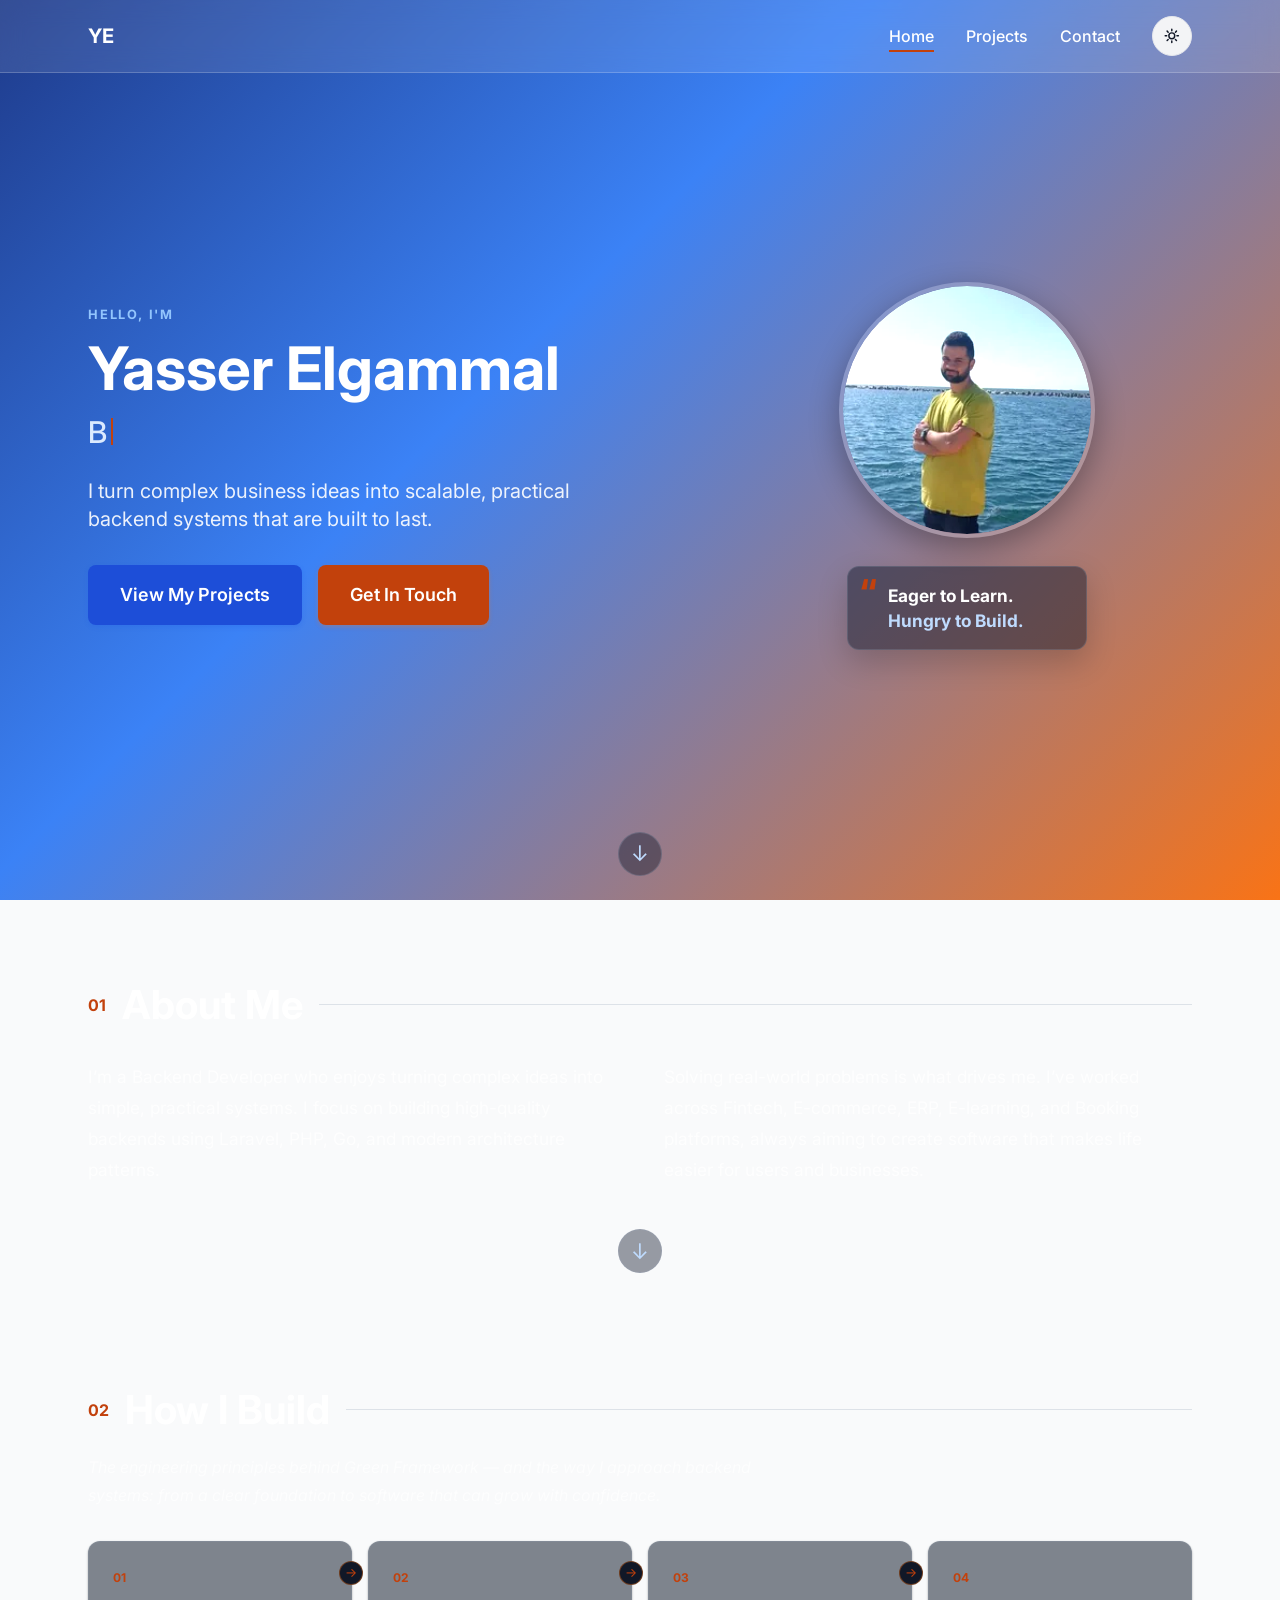
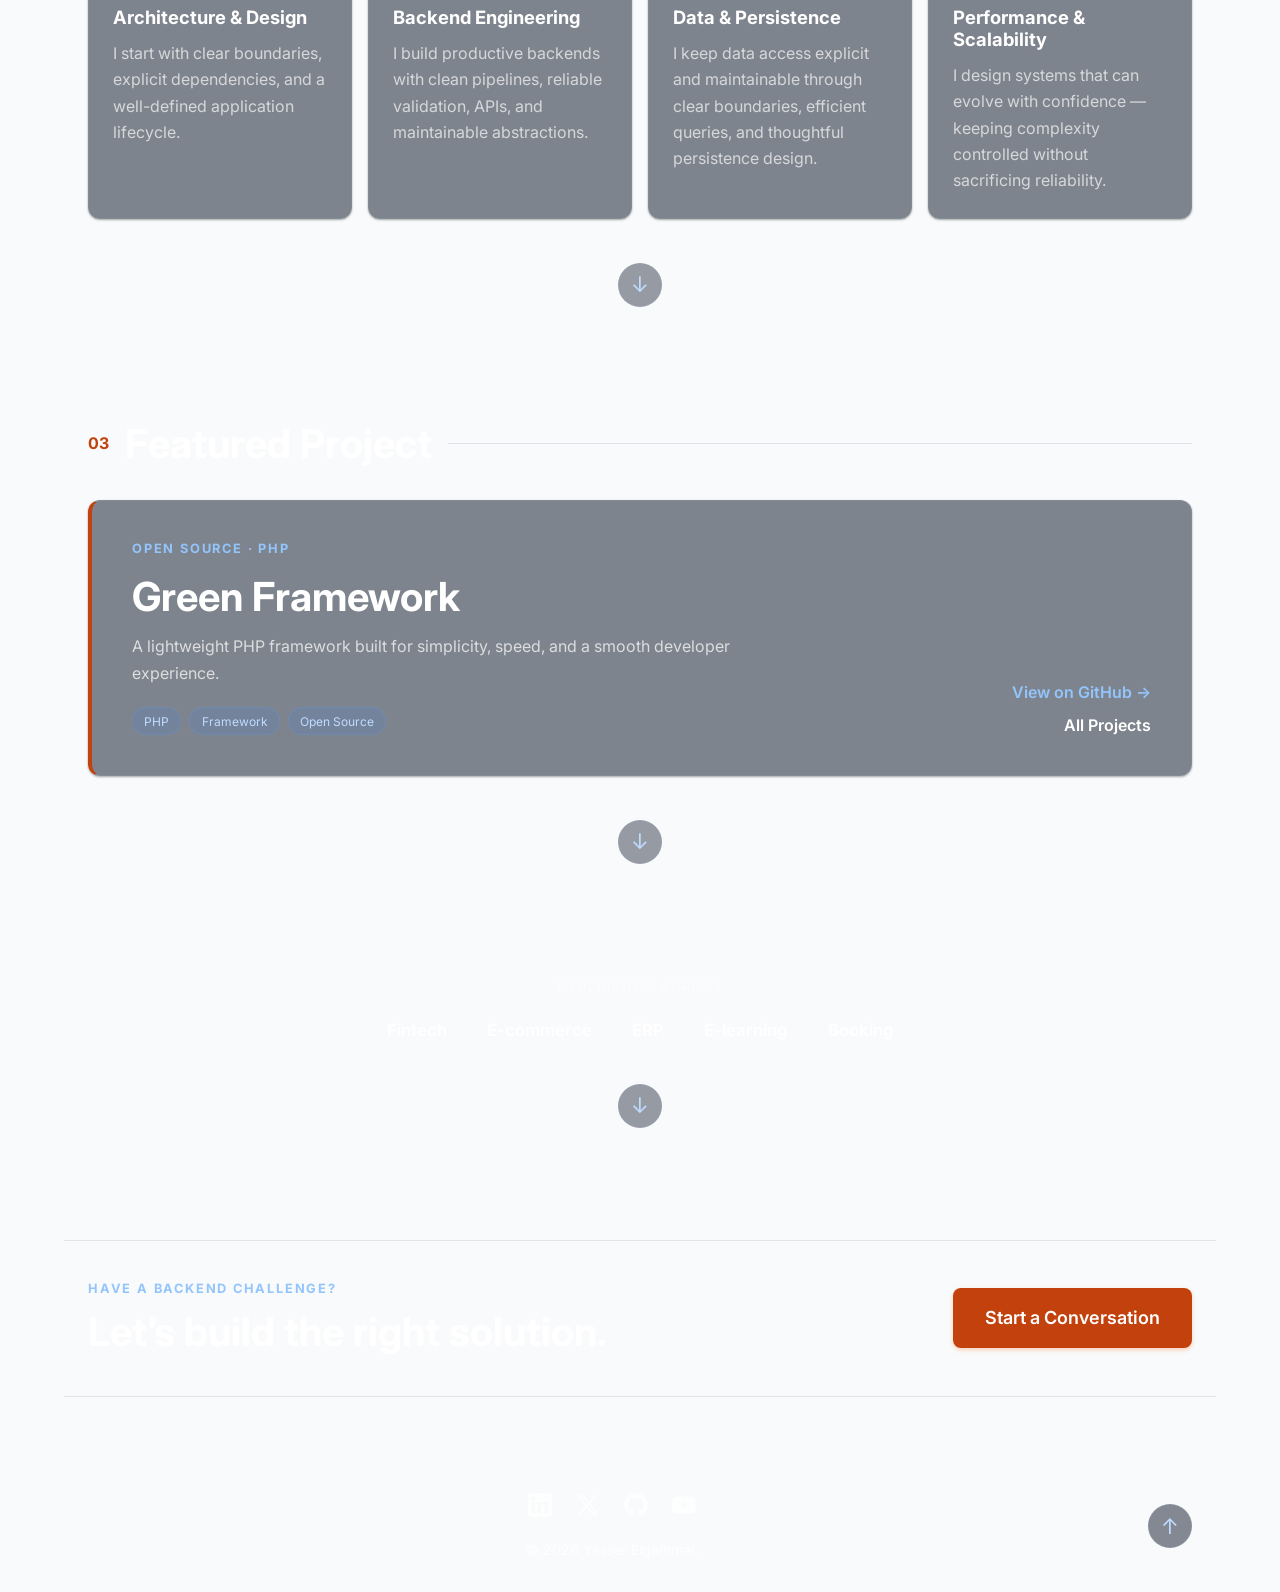
==== index.html @ e0fd99ab "feat: implement typing animation for role display and update styles" ====
<!DOCTYPE html>
<html lang="en">

<head>
  <meta charset="UTF-8" />
  <meta name="viewport" content="width=device-width, initial-scale=1.0" />
  <title>Yasser Elgammal | Backend Developer</title>
  <meta name="description"
    content="I'm Yasser Elgammal, a Backend Developer specializing in PHP and Laravel. I build scalable, high-quality backends, create APIs, and share what I learn with other developers." />
  <meta name="keywords"
    content="Yasser Elgammal, Backend Developer, Laravel, PHP, Go, Livewire, Tailwind CSS, APIs, Scalable Backend, Software Development, Tech Speaker, E-commerce, Fintech, ERP, E-learning, Booking Platforms" />
  <meta name="author" content="Yasser Elgammal" />
  <link rel="canonical" href="https://yasserelgammal.github.io/" />
  <meta property="og:title" content="Yasser Elgammal | Backend Developer" />
  <meta property="og:description" content="I build scalable backend systems using Laravel, PHP, Go, and clean API architecture." />
  <meta property="og:image" content="https://yasserelgammal.github.io/assets/images/profile_pic_yasser_elgammal_512.jpg" />
  <meta property="og:url" content="https://yasserelgammal.github.io/" />
  <meta property="og:type" content="website" />
  <meta name="twitter:card" content="summary_large_image" />
  <meta name="twitter:title" content="Yasser Elgammal | Backend Developer" />
  <meta name="twitter:description" content="Backend Developer specializing in PHP, Laravel, Go, APIs, and scalable backend systems." />
  <meta name="twitter:image" content="https://yasserelgammal.github.io/assets/images/profile_pic_yasser_elgammal_512.jpg" />
  <link rel="preconnect" href="https://fonts.googleapis.com" />
  <link rel="preconnect" href="https://fonts.gstatic.com" crossorigin />
  <link href="https://fonts.googleapis.com/css2?family=Inter:wght@300;400;500;600;700&display=swap" rel="stylesheet" />
  <link rel="preload" as="image" href="assets/images/profile_pic_yasser_elgammal_512.webp"
    imagesrcset="assets/images/profile_pic_yasser_elgammal_256.webp 256w, assets/images/profile_pic_yasser_elgammal_512.webp 512w"
    imagesizes="(max-width: 640px) 192px, (max-width: 768px) 224px, 256px" type="image/webp" />
  <script>
    (function () {
      let savedTheme = null;
      try {
        savedTheme = localStorage.getItem('theme');
      } catch (error) {}
      const prefersDark = window.matchMedia('(prefers-color-scheme: dark)').matches;
      document.documentElement.dataset.theme = savedTheme || (prefersDark ? 'dark' : 'light');
    })();
  </script>
  <link rel="stylesheet" href="assets/styles.css" />
  <script type="application/ld+json">
    {
      "@context": "https://schema.org",
      "@type": "Person",
      "name": "Yasser Elgammal",
      "jobTitle": "Backend Developer",
      "url": "https://yasserelgammal.github.io/",
      "image": "https://yasserelgammal.github.io/assets/images/profile_pic_yasser_elgammal_512.jpg",
      "sameAs": [
        "https://github.com/yasserelgammal",
        "https://linkedin.com/in/elgammal",
        "https://twitter.com/yasserelgammal",
        "https://www.youtube.com/@yasser.elgammal"
      ],
      "knowsAbout": ["PHP", "Laravel", "Go", "APIs", "Backend Architecture"]
    }
  </script>
</head>

<body class="gradient-bg min-h-screen font-inter">
  <a class="skip-link" href="#main-content">Skip to main content</a>
  <nav
    class="fixed top-0 left-0 right-0 z-50 bg-white bg-opacity-10 backdrop-blur-md border-b border-white border-opacity-20">
    <div class="max-w-6xl mx-auto px-4 sm:px-6 py-4">
      <div class="site-nav-inner flex justify-between items-center">
        <a href="index.html" class="site-brand text-white text-xl font-bold" aria-label="Yasser Elgammal home">YE</a>
        <div class="site-nav-links flex items-center gap-3 sm:gap-8 text-sm sm:text-base">
          <a href="index.html" class="nav-link text-white font-medium" aria-current="page">Home</a>
          <a href="projects.html" class="nav-link text-white font-medium">Projects</a>
          <a href="contact.html" class="nav-link text-white font-medium">Contact</a>
          <button type="button" class="theme-toggle" data-theme-toggle aria-label="Switch color mode">
            <svg class="theme-icon-sun" fill="none" stroke="currentColor" viewBox="0 0 24 24" aria-hidden="true">
              <path stroke-linecap="round" stroke-linejoin="round" stroke-width="2"
                d="M12 3v2m0 14v2m9-9h-2M5 12H3m15.36-6.36l-1.42 1.42M7.05 16.95l-1.41 1.41m12.72 0l-1.42-1.41M7.05 7.05L5.64 5.64M12 8a4 4 0 100 8 4 4 0 000-8z" />
            </svg>
            <svg class="theme-icon-moon" fill="none" stroke="currentColor" viewBox="0 0 24 24" aria-hidden="true">
              <path stroke-linecap="round" stroke-linejoin="round" stroke-width="2"
                d="M20.35 14.95A8.5 8.5 0 119.05 3.65 6.5 6.5 0 0020.35 14.95z" />
            </svg>
          </button>
        </div>
      </div>
    </div>
  </nav>

  <main id="main-content" tabindex="-1">
    <section id="home" class="home-hero max-w-6xl mx-auto px-6 pt-28 pb-20">
      <div class="hero-copy fade-in delay-1">
        <p class="hero-kicker">Hello, I'm</p>
        <h1 class="text-4xl sm:text-5xl md:text-6xl font-bold text-white mb-4">Yasser Elgammal</h1>
        <p class="hero-role text-xl sm:text-2xl md:text-3xl text-blue-100 mb-6">
          <span class="sr-only">Software Engineer, Backend Engineer, PHP / Laravel Developer, and Go Developer</span>
          <span class="hero-role-text" data-typing-role aria-hidden="true">Backend Engineer</span><span class="hero-role-cursor" aria-hidden="true"></span>
        </p>
        <p class="hero-summary text-base sm:text-lg text-white text-opacity-90 leading-relaxed mb-8">I turn complex business ideas into scalable, practical backend systems that are built to last.</p>
        <div class="flex flex-col sm:flex-row gap-4">
          <a href="projects.html" class="btn-primary px-6 py-3 sm:px-8 sm:py-4 rounded-lg text-white font-semibold text-base sm:text-lg inline-block text-center">View My Projects</a>
          <a href="contact.html" class="btn-secondary px-6 py-3 sm:px-8 sm:py-4 rounded-lg text-white font-semibold text-base sm:text-lg inline-block text-center">Get In Touch</a>
        </div>
      </div>

      <div class="hero-visual fade-in delay-2">
          <div class="hero-photo w-48 h-48 sm:w-56 sm:h-56 md:w-64 md:h-64 rounded-full shadow-[0_10px_30px_rgba(0,0,0,0.3)] border-4 border-white border-opacity-20 transition-shadow hover:shadow-[0_15px_40px_rgba(0,0,0,0.4)]">
            <picture>
              <source type="image/webp"
                srcset="assets/images/profile_pic_yasser_elgammal_256.webp 256w, assets/images/profile_pic_yasser_elgammal_512.webp 512w"
                sizes="(max-width: 640px) 192px, (max-width: 768px) 224px, 256px" />
              <img class="profile-image w-full h-full rounded-full"
                src="assets/images/profile_pic_yasser_elgammal_512.jpg"
                srcset="assets/images/profile_pic_yasser_elgammal_256.jpg 256w, assets/images/profile_pic_yasser_elgammal_512.jpg 512w"
                sizes="(max-width: 640px) 192px, (max-width: 768px) 224px, 256px"
                width="256" height="256" alt="Yasser Elgammal" decoding="async" fetchpriority="high" />
            </picture>
          </div>
          <div class="hero-quote">
            <span class="hero-quote-mark" aria-hidden="true">&ldquo;</span>
            <strong><span>Eager to Learn.</span><span>Hungry to Build.</span></strong>
          </div>
      </div>
      <a class="section-jump" href="#about" aria-label="Scroll to About Me"><span aria-hidden="true">&darr;</span></a>
    </section>

    <section id="about" class="home-section max-w-6xl mx-auto px-6" aria-labelledby="about-title">
      <div class="section-heading">
        <span>01</span>
        <h2 id="about-title">About Me</h2>
      </div>
      <div class="about-grid">
        <p>I’m a Backend Developer who enjoys turning complex ideas into simple, practical systems. I focus on building high-quality backends using Laravel, PHP, Go, and modern architecture patterns.</p>
        <p>Solving real-world problems is what drives me. I’ve worked across Fintech, E-commerce, ERP, E-learning, and Booking platforms, always aiming to create software that makes life easier for users and businesses.</p>
      </div>
      <a class="section-jump" href="#approach" aria-label="Scroll to How I Build"><span aria-hidden="true">&darr;</span></a>
    </section>

    <section id="approach" class="home-section max-w-6xl mx-auto px-6" aria-labelledby="expertise-title">
      <div class="section-heading">
        <span>02</span>
        <h2 id="expertise-title">How I Build</h2>
      </div>
      <p class="section-intro"><em>The engineering principles behind Green Framework &mdash; and the way I approach backend systems: from a clear foundation to software that can grow with confidence.</em></p>
      <div class="expertise-grid green-story">
        <article class="expertise-card"><span>01</span><h3>Architecture &amp; Design</h3><p>I start with clear boundaries, explicit dependencies, and a well-defined application lifecycle.</p></article>
        <article class="expertise-card"><span>02</span><h3>Backend Engineering</h3><p>I build productive backends with clean pipelines, reliable validation, APIs, and maintainable abstractions.</p></article>
        <article class="expertise-card"><span>03</span><h3>Data &amp; Persistence</h3><p>I keep data access explicit and maintainable through clear boundaries, efficient queries, and thoughtful persistence design.</p></article>
        <article class="expertise-card"><span>04</span><h3>Performance &amp; Scalability</h3><p>I design systems that can evolve with confidence &mdash; keeping complexity controlled without sacrificing reliability.</p></article>
      </div>
      <a class="section-jump" href="#featured" aria-label="Scroll to Featured Project"><span aria-hidden="true">&darr;</span></a>
    </section>

    <section id="featured" class="home-section max-w-6xl mx-auto px-6" aria-labelledby="featured-title">
      <div class="section-heading">
        <span>03</span>
        <h2 id="featured-title">Featured Project</h2>
      </div>
      <article class="featured-project">
        <div>
          <span class="featured-label">Open Source &middot; PHP</span>
          <h3>Green Framework</h3>
          <p>A lightweight PHP framework built for simplicity, speed, and a smooth developer experience.</p>
          <div class="featured-tags"><span>PHP</span><span>Framework</span><span>Open Source</span></div>
        </div>
        <div class="featured-actions">
          <a href="https://github.com/YasserElgammal/green" target="_blank" rel="noopener noreferrer">View on GitHub &rarr;</a>
          <a href="projects.html">All Projects</a>
        </div>
      </article>
      <a class="section-jump" href="#experience" aria-label="Scroll to Industry Experience"><span aria-hidden="true">&darr;</span></a>
    </section>

    <section id="experience" class="industries-section max-w-6xl mx-auto px-6" aria-label="Industry experience">
      <span>Experience across</span>
      <div><strong>Fintech</strong><strong>E-commerce</strong><strong>ERP</strong><strong>E-learning</strong><strong>Booking</strong></div>
      <a class="section-jump" href="#contact-cta" aria-label="Scroll to Contact"><span aria-hidden="true">&darr;</span></a>
    </section>

    <section id="contact-cta" class="home-cta max-w-6xl mx-auto px-6">
      <div><span>Have a backend challenge?</span><h2>Let’s build the right solution.</h2></div>
      <a href="contact.html" class="btn-secondary px-8 py-4 rounded-lg text-white font-semibold text-lg inline-block text-center">Start a Conversation</a>
    </section>
  </main>

  <footer class="home-footer text-center text-white text-opacity-90 leading-relaxed fade-in delay-4 my-8">
    <div class="flex justify-center space-x-6 mb-4">
      <a href="https://linkedin.com/in/elgammal" target="_blank" rel="noopener noreferrer"
        class="text-white text-opacity-70 hover:text-opacity-100 transition-opacity">
        <span class="sr-only">LinkedIn</span>
        <svg class="h-6 w-6" fill="currentColor" viewBox="0 0 24 24" aria-hidden="true">
          <path
            d="M20.447 20.452h-3.554v-5.569c0-1.328-.027-3.037-1.852-3.037-1.853 0-2.136 1.445-2.136 2.939v5.667H9.351V9h3.414v1.561h.046c.477-.9 1.637-1.85 3.37-1.85 3.601 0 4.267 2.37 4.267 5.455v6.286zM5.337 7.433c-1.144 0-2.063-.926-2.063-2.065 0-1.138.92-2.063 2.063-2.063 1.14 0 2.064.925 2.064 2.063 0 1.139-.925 2.065-2.064 2.065zm1.782 13.019H3.555V9h3.564v11.452zM22.225 0H1.771C.792 0 0 .774 0 1.729v20.542C0 23.227.792 24 1.771 24h20.451C23.2 24 24 23.227 24 22.271V1.729C24 .774 23.2 0 22.222 0h.003z" />
        </svg>
      </a>
      <a href="https://twitter.com/yasserelgammal" target="_blank" rel="noopener noreferrer"
        class="text-white text-opacity-70 hover:text-opacity-100 transition-opacity">
        <span class="sr-only">X</span>
        <svg class="h-6 w-6" fill="currentColor" viewBox="0 0 24 24" aria-hidden="true">
          <path
            d="M18.244 2.25h3.308l-7.227 8.26 8.502 11.24H16.17l-5.214-6.817L4.99 21.75H1.68l7.73-8.835L1.254 2.25H8.08l4.713 6.231zm-1.161 17.52h1.833L7.084 4.126H5.117z" />
        </svg>
      </a>
      <a href="https://github.com/yasserelgammal" target="_blank" rel="noopener noreferrer"
        class="text-white text-opacity-70 hover:text-opacity-100 transition-opacity">
        <span class="sr-only">GitHub</span>
        <svg class="h-6 w-6" fill="currentColor" viewBox="0 0 24 24" aria-hidden="true">
          <path
            d="M12 0C5.37 0 0 5.37 0 12c0 5.31 3.435 9.795 8.205 11.385.6.105.825-.255.825-.57 0-.285-.015-1.23-.015-2.235-3.015.555-3.795-.735-4.035-1.41-.135-.345-.72-1.41-1.23-1.695-.42-.225-1.02-.78-.015-.795.945-.015 1.62.87 1.845 1.23 1.08 1.815 2.805 1.305 3.495.99.105-.78.42-1.305.765-1.605-2.67-.3-5.46-1.335-5.46-5.925 0-1.305.465-2.385 1.23-3.225-.12-.3-.54-1.53.12-3.18 0 0 1.005-.315 3.3 1.23.96-.27 1.98-.405 3-.405s2.04.135 3 .405c2.295-1.56 3.3-1.23 3.3-1.23.66 1.65.24 2.88.12 3.18.765.84 1.23 1.905 1.23 3.225 0 4.605-2.805 5.625-5.475 5.925.435.375.81 1.095.81 2.22 0 1.605-.015 2.895-.015 3.3 0 .315.225.69.825.57A12.02 12.02 0 0024 12c0-6.63-5.37-12-12-12z" />
        </svg>
      </a>
      <a href="https://www.youtube.com/@yasser.elgammal" target="_blank" rel="noopener noreferrer"
        class="text-white text-opacity-70 hover:text-opacity-100 transition-opacity">
        <span class="sr-only">YouTube</span>
        <svg class="h-6 w-6" fill="currentColor" viewBox="0 0 24 24" aria-hidden="true">
          <path
            d="M23.498 6.186a3.016 3.016 0 0 0-2.122-2.136C19.505 3.545 12 3.545 12 3.545s-7.505 0-9.377.505A3.017 3.017 0 0 0 .502 6.186C0 8.07 0 12 0 12s0 3.93.502 5.814a3.016 3.016 0 0 0 2.122 2.136c1.871.505 9.376.505 9.376.505s7.505 0 9.377-.505a3.015 3.015 0 0 0 2.122-2.136C24 15.93 24 12 24 12s0-3.93-.502-5.814zM9.545 15.568V8.432L15.818 12l-6.273 3.568z" />
        </svg>
      </a>
    </div>
    <p class="text-sm">&copy; <span id="year"></span> Yasser Elgammal.</p>
    <a class="back-to-hero" href="#home" aria-label="Back to the hero section"><span aria-hidden="true">&uarr;</span></a>
  </footer>

  <script src="assets/js/theme.min.js" defer></script>
  <script src="assets/js/typing.js" defer></script>
</body>

</html>
---- assets/styles.css ----
/* Global Styles */
:root {
    color-scheme: light;
    --color-background: #f9fafb;
    --color-home-gradient: linear-gradient(135deg, #1e3a8a 0%, #3b82f6 15%, #f97316 80%);
    --color-surface: #ffffff;
    --color-surface-nav: #ffffff;
    --color-surface-muted: #f3f4f6;
    --color-border: #e5e7eb;
    --color-text: #111827;
    --color-text-muted: #4b5563;
    --color-text-subtle: #6b7280;
    --color-primary: #2563eb;
    --color-primary-strong: #1d4ed8;
    --color-primary-soft: #dbeafe;
    --color-accent: #c2410c;
    --color-accent-strong: #9a3412;
    --shadow-surface: 0 1px 3px rgba(0,0,0,0.12), 0 1px 2px rgba(0,0,0,0.24);
    --shadow-surface-hover: 0 10px 20px rgba(0,0,0,0.15), 0 6px 6px rgba(0,0,0,0.10);
}

:root[data-theme="dark"] {
    color-scheme: dark;
    --color-background: #0f172a;
    --color-home-gradient:
        radial-gradient(circle at 20% 8%, rgba(59, 130, 246, 0.22), transparent 30rem),
        radial-gradient(circle at 88% 26%, rgba(249, 115, 22, 0.14), transparent 26rem),
        linear-gradient(180deg, rgba(37, 99, 235, 0.08), rgba(15, 23, 42, 0) 38rem);
    --color-surface: #172033;
    --color-surface-nav: rgba(17, 24, 39, 0.82);
    --color-surface-muted: #1f2937;
    --color-border: rgba(148, 163, 184, 0.34);
    --color-text: #f8fafc;
    --color-text-muted: #cbd5e1;
    --color-text-subtle: #94a3b8;
    --color-primary: #60a5fa;
    --color-primary-strong: #3b82f6;
    --color-primary-soft: rgba(96, 165, 250, 0.18);
    --color-accent: #fb923c;
    --color-accent-strong: #f97316;
    --shadow-surface: 0 14px 30px rgba(0,0,0,0.34), inset 0 1px 0 rgba(255,255,255,0.04);
    --shadow-surface-hover: 0 20px 42px rgba(0,0,0,0.46), inset 0 1px 0 rgba(255,255,255,0.06);
}

*,
*::before,
*::after {
    box-sizing: border-box;
}

* {
    font-family: 'Inter', sans-serif;
}

body {
    margin: 0;
    background-color: var(--color-background);
    color: var(--color-text);
    transition: background-color 0.25s ease, color 0.25s ease;
}

a {
    color: inherit;
    text-decoration: none;
}

h1,
h2,
h3,
p {
    margin: 0;
}

button,
input,
textarea {
    font: inherit;
}

button {
    cursor: pointer;
}

/* Local utility layer replacing the Tailwind CDN classes used by the site. */
.sr-only {
    position: absolute;
    width: 1px;
    height: 1px;
    padding: 0;
    margin: -1px;
    overflow: hidden;
    clip: rect(0, 0, 0, 0);
    white-space: nowrap;
    border-width: 0;
}

.fixed { position: fixed; }
.relative { position: relative; }
.block { display: block; }
.inline-block { display: inline-block; }
.flex { display: flex; }
.grid { display: grid; }
.hidden { display: none; }
.flex-wrap { flex-wrap: wrap; }
.top-0 { top: 0; }
.left-0 { left: 0; }
.right-0 { right: 0; }
.z-10 { z-index: 10; }
.z-50 { z-index: 50; }
.mx-auto { margin-left: auto; margin-right: auto; }
.my-8 { margin-top: 2rem; margin-bottom: 2rem; }
.mt-10 { margin-top: 2.5rem; }
.mt-16 { margin-top: 4rem; }
.mt-auto { margin-top: auto; }
.mr-4 { margin-right: 1rem; }
.mb-2 { margin-bottom: 0.5rem; }
.mb-4 { margin-bottom: 1rem; }
.mb-6 { margin-bottom: 1.5rem; }
.mb-8 { margin-bottom: 2rem; }
.mb-16 { margin-bottom: 4rem; }
.p-6 { padding: 1.5rem; }
.p-8 { padding: 2rem; }
.px-2 { padding-left: 0.5rem; padding-right: 0.5rem; }
.px-3 { padding-left: 0.75rem; padding-right: 0.75rem; }
.px-4 { padding-left: 1rem; padding-right: 1rem; }
.px-6 { padding-left: 1.5rem; padding-right: 1.5rem; }
.px-8 { padding-left: 2rem; padding-right: 2rem; }
.py-1 { padding-top: 0.25rem; padding-bottom: 0.25rem; }
.py-2 { padding-top: 0.5rem; padding-bottom: 0.5rem; }
.py-3 { padding-top: 0.75rem; padding-bottom: 0.75rem; }
.py-4 { padding-top: 1rem; padding-bottom: 1rem; }
.py-8 { padding-top: 2rem; padding-bottom: 2rem; }
.pt-28 { padding-top: 7rem; }
.pt-32 { padding-top: 8rem; }
.pb-2 { padding-bottom: 0.5rem; }
.pb-12 { padding-bottom: 3rem; }
.pb-20 { padding-bottom: 5rem; }
.w-6 { width: 1.5rem; }
.h-6 { height: 1.5rem; }
.w-12 { width: 3rem; }
.h-12 { height: 3rem; }
.w-48 { width: 12rem; }
.h-48 { height: 12rem; }
.w-full { width: 100%; }
.h-full { height: 100%; }
.min-w-0 { min-width: 0; }
.min-h-screen { min-height: 100vh; }
.max-w-md { max-width: 28rem; }
.max-w-lg { max-width: 32rem; }
.max-w-2xl { max-width: 42rem; }
.max-w-6xl { max-width: 72rem; }
.shrink-0 { flex-shrink: 0; }
.social-icon {
    flex: 0 0 auto;
}
.items-start { align-items: flex-start; }
.items-center { align-items: center; }
.justify-center { justify-content: center; }
.justify-between { justify-content: space-between; }
.flex-col { flex-direction: column; }
.flex-col-reverse { flex-direction: column-reverse; }
.gap-2 { gap: 0.5rem; }
.gap-3 { gap: 0.75rem; }
.gap-4 { gap: 1rem; }
.gap-8 { gap: 2rem; }
.gap-12 { gap: 3rem; }
.space-x-6 > :not([hidden]) ~ :not([hidden]) { margin-left: 1.5rem; }
.space-y-6 > :not([hidden]) ~ :not([hidden]) { margin-top: 1.5rem; }
.overflow-hidden { overflow: hidden; }
.resize-none { resize: none; }
.break-all { word-break: break-all; }
.truncate { overflow: hidden; text-overflow: ellipsis; white-space: nowrap; }
.rounded { border-radius: 0.25rem; }
.rounded-lg { border-radius: 0.5rem; }
.rounded-2xl { border-radius: 1rem; }
.rounded-full { border-radius: 9999px; }
.border { border: 1px solid var(--color-border); }
.border-4 { border: 4px solid currentColor; }
.border-b { border-bottom: 1px solid currentColor; }
.border-b-4 { border-bottom: 4px solid currentColor; }
.border-l-4 { border-left: 4px solid currentColor; }
.border-white { border-color: #ffffff; }
.border-gray-300 { border-color: #d1d5db; }
.border-gray-700 { border-color: #374151; }
.border-gray-900 { border-color: #111827; }
.border-blue-600 { border-color: #2563eb; }
.border-orange-600 { border-color: #ea580c; }
.border-opacity-20 { border-color: rgba(255,255,255,0.2); }
.bg-white { background-color: #ffffff; }
.bg-gray-50 { background-color: #f9fafb; }
.bg-gray-100 { background-color: #f3f4f6; }
.bg-gray-900 { background-color: #111827; }
.bg-blue-100 { background-color: #dbeafe; }
.bg-blue-600 { background-color: #2563eb; }
.bg-blue-700 { background-color: #1d4ed8; }
.bg-cyan-100 { background-color: #cffafe; }
.bg-green-100 { background-color: #dcfce7; }
.bg-orange-100 { background-color: #ffedd5; }
.bg-orange-600 { background-color: #ea580c; }
.bg-purple-100 { background-color: #f3e8ff; }
.bg-opacity-10 { background-color: rgba(255,255,255,0.1); }
.bg-opacity-20 { background-color: rgba(255,255,255,0.2); }
.bg-center { background-position: center; }
.bg-cover { background-size: cover; }
.backdrop-blur-md { backdrop-filter: blur(12px); }
.shadow-md { box-shadow: var(--shadow-surface); }
.shadow-\[0_10px_30px_rgba\(0\,0\,0\,0\.15\)\] { box-shadow: 0 10px 30px rgba(0,0,0,0.15); }
.shadow-\[0_10px_30px_rgba\(0\,0\,0\,0\.3\)\] { box-shadow: 0 10px 30px rgba(0,0,0,0.3); }
.hover\:shadow-\[0_15px_40px_rgba\(0\,0\,0\,0\.4\)\]:hover { box-shadow: 0 15px 40px rgba(0,0,0,0.4); }
.text-center { text-align: center; }
.text-xs { font-size: 0.75rem; line-height: 1rem; }
.text-sm { font-size: 0.875rem; line-height: 1.25rem; }
.text-base { font-size: 1rem; line-height: 1.5rem; }
.text-lg { font-size: 1.125rem; line-height: 1.75rem; }
.text-xl { font-size: 1.25rem; line-height: 1.75rem; }
.text-2xl { font-size: 1.5rem; line-height: 2rem; }
.text-3xl { font-size: 1.875rem; line-height: 2.25rem; }
.text-4xl { font-size: 2.25rem; line-height: 2.5rem; }
.font-medium { font-weight: 500; }
.font-semibold { font-weight: 600; }
.font-bold { font-weight: 700; }
.font-inter { font-family: 'Inter', sans-serif; }
.leading-relaxed { line-height: 1.625; }
.text-white { color: #ffffff; }
.text-gray-400 { color: #9ca3af; }
.text-gray-500 { color: #6b7280; }
.text-gray-600 { color: #4b5563; }
.text-gray-700 { color: #374151; }
.text-gray-800 { color: #1f2937; }
.text-gray-900 { color: #111827; }
.text-blue-100 { color: #dbeafe; }
.text-blue-600 { color: #2563eb; }
.text-blue-800 { color: #1e40af; }
.text-cyan-800 { color: #155e75; }
.text-green-800 { color: #166534; }
.text-orange-800 { color: #9a3412; }
.text-purple-800 { color: #6b21a8; }
.text-opacity-70 { color: rgba(255,255,255,0.7); }
.text-opacity-90 { color: rgba(255,255,255,0.9); }
.hover\:text-opacity-100:hover { color: #ffffff; }
.hover\:text-white:hover { color: #ffffff; }
.hover\:bg-gray-100:hover { background-color: #f3f4f6; }
.transition-all { transition: all 0.2s ease; }
.transition-colors { transition: color 0.2s ease, background-color 0.2s ease, border-color 0.2s ease; }
.transition-opacity { transition: opacity 0.2s ease; }
.transition-shadow { transition: box-shadow 0.2s ease; }

@media (min-width: 640px) {
    .sm\:flex-row { flex-direction: row; }
    .sm\:gap-8 { gap: 2rem; }
    .sm\:w-56 { width: 14rem; }
    .sm\:h-56 { height: 14rem; }
    .sm\:w-auto { width: auto; }
    .sm\:px-6 { padding-left: 1.5rem; padding-right: 1.5rem; }
    .sm\:px-8 { padding-left: 2rem; padding-right: 2rem; }
    .sm\:py-4 { padding-top: 1rem; padding-bottom: 1rem; }
    .sm\:text-base { font-size: 1rem; line-height: 1.5rem; }
    .sm\:text-lg { font-size: 1.125rem; line-height: 1.75rem; }
    .sm\:text-2xl { font-size: 1.5rem; line-height: 2rem; }
    .sm\:text-5xl { font-size: 3rem; line-height: 1; }
}

@media (min-width: 768px) {
    .md\:flex-row { flex-direction: row; }
    .md\:grid-cols-2 { grid-template-columns: repeat(2, minmax(0, 1fr)); }
    .md\:w-1\/2 { width: 50%; }
    .md\:w-64 { width: 16rem; }
    .md\:h-64 { height: 16rem; }
    .md\:mx-0 { margin-left: 0; margin-right: 0; }
    .md\:mt-0 { margin-top: 0; }
    .md\:mb-8 { margin-bottom: 2rem; }
    .md\:p-12 { padding: 3rem; }
    .md\:pt-16 { padding-top: 4rem; }
    .md\:pb-0 { padding-bottom: 0; }
    .md\:pr-10 { padding-right: 2.5rem; }
    .md\:text-left { text-align: left; }
    .md\:text-lg { font-size: 1.125rem; line-height: 1.75rem; }
    .md\:text-xl { font-size: 1.25rem; line-height: 1.75rem; }
    .md\:text-3xl { font-size: 1.875rem; line-height: 2.25rem; }
    .md\:text-5xl { font-size: 3rem; line-height: 1; }
    .md\:text-6xl { font-size: 3.75rem; line-height: 1; }
}

@media (min-width: 1024px) {
    .lg\:grid-cols-2 { grid-template-columns: repeat(2, minmax(0, 1fr)); }
}

/* Animations */
@keyframes fadeIn {
    from {
        opacity: 0;
        transform: translateY(20px);
    }

    to {
        opacity: 1;
        transform: translateY(0);
    }
}

@keyframes slideInLeft {
    from {
        opacity: 0;
        transform: translateX(-30px);
    }

    to {
        opacity: 1;
        transform: translateX(0);
    }
}

.fade-in {
    animation: fadeIn 0.8s ease-out forwards;
}

.slide-in-left {
    animation: slideInLeft 0.8s ease-out forwards;
}

.delay-1 {
    animation-delay: 0.2s;
    opacity: 0;
}

.delay-2 {
    animation-delay: 0.4s;
    opacity: 0;
}

.delay-3 {
    animation-delay: 0.6s;
    opacity: 0;
}

.delay-4 {
    animation-delay: 0.8s;
    opacity: 0;
}

/* Navigation */
.site-nav-inner {
    gap: clamp(1rem, 4vw, 3rem);
}

.skip-link {
    position: fixed;
    top: 0.75rem;
    left: 0.75rem;
    z-index: 100;
    padding: 0.75rem 1rem;
    color: #ffffff;
    background: var(--color-primary-strong);
    border-radius: 0.5rem;
    font-weight: 600;
    transform: translateY(calc(-100% - 1rem));
    transition: transform 0.2s ease;
}

.skip-link:focus {
    transform: translateY(0);
}

html,
body {
    scroll-behavior: smooth;
    scroll-padding-top: 6rem;
}

.site-brand {
    flex: 0 0 auto;
}

.site-nav-links {
    min-width: 0;
    margin-left: auto;
}

.nav-link {
    position: relative;
    transition: color 0.3s ease;
}

.nav-link::after {
    content: '';
    position: absolute;
    bottom: -4px;
    left: 0;
    width: 0;
    height: 2px;
    background: var(--color-accent);
    transition: width 0.3s ease;
}

.nav-link:hover::after {
    width: 100%;
}

.nav-link[aria-current="page"]::after {
    width: 100%;
}

@media (max-width: 400px) {
    .site-nav-inner {
        gap: 0.75rem;
    }

    .site-nav-links {
        gap: 0.625rem;
        font-size: 0.8125rem;
    }

    .site-nav-links .theme-toggle {
        width: 2.25rem;
        height: 2.25rem;
    }
}

@media (max-width: 359px) {
    .site-nav-inner {
        gap: 0.5rem;
    }

    .site-brand {
        font-size: 1rem;
    }

    .site-nav-links {
        gap: 0.45rem;
        font-size: 0.75rem;
    }

    .site-nav-links .theme-toggle {
        width: 2rem;
        height: 2rem;
    }
}

.theme-toggle {
    width: 2.5rem;
    height: 2.5rem;
    display: inline-flex;
    align-items: center;
    justify-content: center;
    border: 1px solid rgba(255, 255, 255, 0.28);
    border-radius: 999px;
    cursor: pointer;
    color: currentColor;
    background: rgba(255, 255, 255, 0.12);
    transition: background-color 0.2s ease, border-color 0.2s ease, color 0.2s ease, transform 0.2s ease;
}

.theme-toggle:hover {
    transform: translateY(-1px);
    background: rgba(255, 255, 255, 0.2);
}

.theme-toggle svg {
    width: 1.1rem;
    height: 1.1rem;
}

.theme-toggle .theme-icon-moon,
:root[data-theme="dark"] .theme-toggle .theme-icon-sun {
    display: none;
}

:root[data-theme="dark"] .theme-toggle .theme-icon-moon {
    display: block;
}

nav.bg-white .theme-toggle {
    border-color: var(--color-border);
    color: var(--color-text);
    background: var(--color-surface-muted);
}

nav.bg-white .theme-toggle:hover {
    background: var(--color-primary-soft);
}

/* Home Page Specific */
.gradient-bg {
    background-color: var(--color-background);
    background-image: var(--color-home-gradient);
    background-attachment: fixed;
}

@media (min-width: 768px) {
    .gradient-bg {
        --color-home-gradient: linear-gradient(135deg, #1e3a8a 0%, #3b82f6 40%, #f97316 100%);
    }

    :root[data-theme="dark"] .gradient-bg {
        --color-home-gradient:
            radial-gradient(circle at 18% 14%, rgba(59, 130, 246, 0.24), transparent 34rem),
            radial-gradient(circle at 82% 20%, rgba(249, 115, 22, 0.16), transparent 30rem),
            linear-gradient(180deg, rgba(37, 99, 235, 0.08), rgba(15, 23, 42, 0) 42rem);
    }
}

.profile-img {
    border: 4px solid rgba(255, 255, 255, 0.2);
    box-shadow: 0 20px 40px rgba(0, 0, 0, 0.3);
}

.profile-image {
    display: block;
    object-fit: cover;
    filter: brightness(1.18);
}

.home-hero {
    position: relative;
    min-height: 100vh;
    min-height: 100svh;
    display: grid;
    grid-template-columns: minmax(0, 1.1fr) minmax(18rem, 0.9fr);
    align-items: center;
    gap: clamp(3rem, 8vw, 7rem);
}

.section-jump {
    width: 2.75rem;
    height: 2.75rem;
    display: grid;
    place-items: center;
    margin: 2.75rem auto 0;
    color: #bfdbfe;
    background: rgba(15,23,42,0.42);
    border: 1px solid rgba(148,163,184,0.3);
    border-radius: 999px;
    font-size: 1.35rem;
    line-height: 1;
    transition: color 0.2s ease, border-color 0.2s ease, background-color 0.2s ease, transform 0.2s ease;
    animation: jumpHint 2.2s ease-in-out infinite;
}
.section-jump:hover,
.section-jump:focus-visible {
    color: #ffffff;
    background: rgba(249,115,22,0.18);
    border-color: var(--color-accent);
    transform: translateY(3px);
    outline: 3px solid #ffffff;
    outline-offset: 3px;
}
.home-hero > .section-jump { position: absolute; left: 50%; bottom: 1.5rem; margin: 0; transform: translateX(-50%); }
.home-hero > .section-jump:hover,
.home-hero > .section-jump:focus-visible { transform: translate(-50%, 3px); }

@keyframes jumpHint {
    0%, 100% { box-shadow: 0 0 0 0 rgba(96,165,250,0); }
    50% { box-shadow: 0 0 0 0.4rem rgba(96,165,250,0.08); }
}

.hero-kicker,
.featured-label,
.home-cta span {
    display: block;
    color: #93c5fd;
    font-size: 0.8rem;
    font-weight: 700;
    letter-spacing: 0.14em;
    text-transform: uppercase;
    margin-bottom: 1rem;
}

.hero-separator { color: var(--color-accent); }
.hero-role {
    min-height: 1.3em;
    font-weight: 500;
}
.hero-role-text { white-space: nowrap; }
.hero-role-cursor {
    display: inline-block;
    width: 0.08em;
    height: 0.9em;
    margin-left: 0.12em;
    vertical-align: -0.06em;
    background: var(--color-accent);
    animation: typingCursor 0.8s steps(1) infinite;
}
@keyframes typingCursor { 50% { opacity: 0; } }
@media (prefers-reduced-motion: reduce) {
    .hero-role-cursor { animation: none; }
}
.hero-summary { max-width: 36rem; font-size: clamp(1.05rem, 2vw, 1.25rem); }
.hero-visual { display: flex; flex-direction: column; align-items: center; gap: 1.75rem; }
.hero-photo { overflow: hidden; flex: 0 0 auto; }
.hero-quote {
    position: relative;
    min-width: 15rem;
    padding: 1rem 1.5rem 1rem 2.5rem;
    text-align: left;
    color: rgba(255,255,255,0.78);
    background: rgba(15,23,42,0.48);
    border: 1px solid rgba(148,163,184,0.24);
    border-radius: 0.75rem;
    box-shadow: 0 12px 30px rgba(0,0,0,0.18);
    backdrop-filter: blur(12px);
}
.hero-quote-mark {
    position: absolute;
    top: 0.45rem;
    left: 0.8rem;
    color: var(--color-accent);
    font-size: 2.4rem;
    font-weight: 700;
    line-height: 1;
}
.hero-quote strong { display: block; color: #ffffff; font-size: 1.08rem; line-height: 1.45; }
.hero-quote strong span { display: block; }
.hero-quote strong span:last-child { color: #bfdbfe; }

.home-section { padding-top: 5rem; padding-bottom: 2rem; }
.section-heading { display: flex; align-items: center; gap: 1rem; margin-bottom: 2rem; }
.section-heading::after { content: ''; height: 1px; flex: 1; background: rgba(148,163,184,0.28); }
.section-heading span { color: var(--color-accent); font-weight: 700; }
.section-heading h2 { color: #ffffff; font-size: clamp(1.75rem, 4vw, 2.5rem); }
.section-intro { color: rgba(255,255,255,0.68); max-width: 42rem; line-height: 1.7; margin: -0.75rem 0 2rem; }

.about-grid { display: grid; grid-template-columns: repeat(2, minmax(0, 1fr)); gap: 3rem; }
.about-grid p { color: rgba(255,255,255,0.78); font-size: 1.08rem; line-height: 1.8; }

.expertise-grid { display: grid; grid-template-columns: repeat(4, minmax(0, 1fr)); gap: 1rem; }
.expertise-card, .featured-project {
    background: rgba(15,23,42,0.52);
    border: 1px solid rgba(148,163,184,0.22);
    box-shadow: var(--shadow-surface);
}
.expertise-card { padding: 1.5rem; border-radius: 0.75rem; transition: transform 0.2s ease, border-color 0.2s ease; }
.green-story .expertise-card { position: relative; }
.green-story .expertise-card:not(:last-child)::after {
    content: '\2192';
    position: absolute;
    z-index: 2;
    top: 1.2rem;
    right: -0.78rem;
    width: 1.5rem;
    height: 1.5rem;
    display: grid;
    place-items: center;
    color: var(--color-accent);
    background: #111827;
    border: 1px solid rgba(249,115,22,0.4);
    border-radius: 999px;
    font-size: 0.8rem;
}
.expertise-card:hover { transform: translateY(-3px); border-color: rgba(96,165,250,0.6); }
.expertise-card > span { color: var(--color-accent); font-size: 0.75rem; font-weight: 700; }
.expertise-card h3 { color: #ffffff; font-size: 1.15rem; margin: 1.25rem 0 0.75rem; }
.expertise-card p { color: rgba(255,255,255,0.68); line-height: 1.65; }

.featured-project { border-left: 4px solid var(--color-accent); border-radius: 0.75rem; padding: clamp(1.5rem, 4vw, 2.5rem); display: flex; justify-content: space-between; align-items: flex-end; gap: 2rem; }
.featured-project h3 { color: #ffffff; font-size: clamp(1.75rem, 4vw, 2.5rem); margin-bottom: 0.75rem; }
.featured-project p { color: rgba(255,255,255,0.72); line-height: 1.7; max-width: 38rem; }
.featured-tags { display: flex; flex-wrap: wrap; gap: 0.5rem; margin-top: 1.25rem; }
.featured-tags span { color: #bfdbfe; background: rgba(59,130,246,0.14); border: 1px solid rgba(96,165,250,0.22); border-radius: 999px; padding: 0.35rem 0.7rem; font-size: 0.75rem; }
.featured-actions { display: flex; flex-direction: column; align-items: flex-end; gap: 0.8rem; flex: 0 0 auto; }
.featured-actions a { color: #ffffff; font-weight: 600; }
.featured-actions a:first-child { color: #93c5fd; }
.featured-actions a:hover { color: var(--color-accent); }

.industries-section { padding-top: 5rem; padding-bottom: 5rem; text-align: center; }
.industries-section > span { color: rgba(255,255,255,0.55); font-size: 0.8rem; text-transform: uppercase; letter-spacing: 0.14em; }
.industries-section div { display: flex; flex-wrap: wrap; justify-content: center; gap: 1rem 2.5rem; margin-top: 1.5rem; }
.industries-section strong { color: rgba(255,255,255,0.88); font-size: 1.05rem; }

.home-cta { margin-top: 2rem; margin-bottom: 6rem; padding-top: 2.5rem; padding-bottom: 2.5rem; border-top: 1px solid rgba(148,163,184,0.25); border-bottom: 1px solid rgba(148,163,184,0.25); display: flex; align-items: center; justify-content: space-between; gap: 2rem; }
.home-cta span { margin-bottom: 0.65rem; }
.home-cta h2 { color: #ffffff; font-size: clamp(1.75rem, 4vw, 2.5rem); }

.home-footer {
    position: relative;
    max-width: 72rem;
    margin-left: auto;
    margin-right: auto;
    padding-left: 1.5rem;
    padding-right: 5rem;
}
.back-to-hero {
    position: absolute;
    right: 1.5rem;
    top: 50%;
    width: 2.75rem;
    height: 2.75rem;
    display: grid;
    place-items: center;
    color: #bfdbfe;
    background: rgba(15,23,42,0.5);
    border: 1px solid rgba(148,163,184,0.3);
    border-radius: 999px;
    font-size: 1.35rem;
    transform: translateY(-50%);
    transition: color 0.2s ease, border-color 0.2s ease, background-color 0.2s ease, transform 0.2s ease;
}
.back-to-hero:hover,
.back-to-hero:focus-visible {
    color: #ffffff;
    background: rgba(249,115,22,0.18);
    border-color: var(--color-accent);
    outline: 3px solid #ffffff;
    outline-offset: 3px;
    transform: translateY(calc(-50% - 3px));
}

@media (max-width: 900px) {
    .home-hero { grid-template-columns: 1fr; text-align: center; padding-top: 9rem; padding-bottom: 7.5rem; }
    .hero-copy { order: 2; }
    .hero-visual { order: 1; }
    .hero-summary { margin-left: auto; margin-right: auto; }
    .hero-copy .flex { justify-content: center; }
    .expertise-grid { grid-template-columns: repeat(2, minmax(0, 1fr)); }
    .green-story .expertise-card::after { display: none; }
}

@media (max-width: 640px) {
    .home-hero { gap: 2.5rem; }
    .about-grid, .expertise-grid { grid-template-columns: 1fr; gap: 1rem; }
    .expertise-grid.green-story { gap: 2.5rem; }
    .green-story .expertise-card:not(:last-child)::after {
        content: '\2193';
        display: grid;
        top: auto;
        right: auto;
        bottom: -2rem;
        left: 50%;
        transform: translateX(-50%);
    }
    .featured-project, .home-cta { flex-direction: column; align-items: flex-start; }
    .featured-actions { align-items: flex-start; }
    .home-section { padding-top: 3.5rem; }
}

.btn-primary {
    background-color: var(--color-primary-strong);
    box-shadow: 0 2px 4px rgba(37, 99, 235, 0.3);
    transition: transform 0.2s ease, box-shadow 0.2s ease, background-color 0.2s ease;
}

.btn-primary:hover {
    background-color: #1d4ed8;
    transform: translateY(-2px);
    box-shadow: 0 8px 16px rgba(37, 99, 235, 0.3);
}

.btn-secondary {
    background-color: var(--color-accent);
    box-shadow: 0 2px 4px rgba(249, 115, 22, 0.3);
    transition: transform 0.2s ease, box-shadow 0.2s ease, background-color 0.2s ease;
}

.btn-secondary:hover {
    background-color: var(--color-accent-strong);
    transform: translateY(-2px);
    box-shadow: 0 8px 16px rgba(249, 115, 22, 0.3);
}

/* Projects Page Specific */
.project-card {
    transition: transform 0.2s ease, box-shadow 0.2s ease, border-color 0.2s ease;
    border-left: 4px solid var(--color-primary-strong);
    box-shadow: var(--shadow-surface);
}

.project-card:hover {
    transform: translateY(-2px);
    box-shadow: var(--shadow-surface-hover);
    border-left-color: var(--color-accent);
}

.project-card.green-project {
    border-left-color: #16a34a;
}

.project-card.green-project:hover {
    border-left-color: var(--color-accent);
}

.badge {
    background-color: var(--color-primary-strong);
}

.github-btn {
    transition: background-color 0.2s ease, box-shadow 0.2s ease;
    box-shadow: 0 2px 4px rgba(0,0,0,0.2);
}

.github-btn:hover {
    background-color: var(--color-accent);
    box-shadow: 0 6px 12px rgba(249, 115, 22, 0.3);
}

/* Contact Page Specific */
.social-card {
    transition: transform 0.2s ease, box-shadow 0.2s ease, border-color 0.2s ease;
    box-shadow: var(--shadow-surface);
}

.social-card:hover {
    transform: translateY(-2px);
    box-shadow: var(--shadow-surface-hover);
}

.social-card.github:hover {
    border-color: #333;
}

.social-card.linkedin:hover {
    border-color: #0077b5;
}

.social-card.twitter:hover {
    border-color: #1da1f2;
}

.social-card.email:hover {
    border-color: #f97316;
}

.submit-btn {
    background-color: var(--color-primary-strong);
    box-shadow: 0 2px 4px rgba(37, 99, 235, 0.3);
    transition: transform 0.2s ease, box-shadow 0.2s ease, background-color 0.2s ease;
}

.submit-btn:hover {
    background-color: #f97316;
    transform: translateY(-2px);
    box-shadow: 0 8px 16px rgba(249, 115, 22, 0.3);
}

input:focus,
textarea:focus {
    outline: none;
    border-color: var(--color-primary);
    box-shadow: 0 0 0 3px rgba(59, 130, 246, 0.1);
}

:where(a, button, input, textarea):focus-visible {
    outline: 3px solid var(--color-accent);
    outline-offset: 3px;
}

:root[data-theme="dark"] body.bg-gray-50 {
    background-color: var(--color-background);
    background-image:
        radial-gradient(circle at 14% 6%, rgba(59, 130, 246, 0.14), transparent 28rem),
        radial-gradient(circle at 90% 18%, rgba(249, 115, 22, 0.1), transparent 24rem);
    background-attachment: fixed;
}

:root[data-theme="dark"] nav.bg-white {
    background: var(--color-surface-nav);
    border-bottom: 1px solid var(--color-border);
    box-shadow: 0 12px 28px rgba(0,0,0,0.24);
    backdrop-filter: blur(16px);
}

:root[data-theme="dark"] .project-card,
:root[data-theme="dark"] .social-card {
    background-color: var(--color-surface);
    outline: 1px solid var(--color-border);
    outline-offset: -1px;
}

:root[data-theme="dark"] .project-card:hover,
:root[data-theme="dark"] .social-card:hover {
    border-left-color: var(--color-accent);
}

:root[data-theme="dark"] .text-gray-900,
:root[data-theme="dark"] .text-gray-800,
:root[data-theme="dark"] .text-gray-700 {
    color: var(--color-text);
}

:root[data-theme="dark"] .text-gray-600,
:root[data-theme="dark"] .text-gray-500,
:root[data-theme="dark"] .text-gray-400 {
    color: var(--color-text-muted);
}

:root[data-theme="dark"] footer .hover\:text-white:hover,
:root[data-theme="dark"] footer .hover\:text-white:focus-visible {
    color: #ffffff;
}

:root[data-theme="dark"] .text-blue-600 {
    color: var(--color-primary);
}

:root[data-theme="dark"] .border-gray-300 {
    border-color: var(--color-border);
}

:root[data-theme="dark"] .border-gray-700,
:root[data-theme="dark"] .border-gray-900 {
    border-color: #64748b;
}

:root[data-theme="dark"] .border-blue-600 {
    border-color: var(--color-primary-strong);
}

:root[data-theme="dark"] .border-orange-600 {
    border-color: var(--color-accent);
}

:root[data-theme="dark"] .bg-gray-900 {
    background-color: #020617;
}

:root[data-theme="dark"] .project-card .bg-gray-900,
:root[data-theme="dark"] .social-card .bg-gray-900 {
    background-color: #334155;
}

:root[data-theme="dark"] .bg-blue-700 {
    background-color: #1d4ed8;
}

:root[data-theme="dark"] .bg-blue-100,
:root[data-theme="dark"] .bg-cyan-100,
:root[data-theme="dark"] .bg-green-100,
:root[data-theme="dark"] .bg-orange-100,
:root[data-theme="dark"] .bg-purple-100,
:root[data-theme="dark"] .bg-gray-100 {
    background-color: var(--color-surface-muted);
}

:root[data-theme="dark"] .text-blue-800,
:root[data-theme="dark"] .text-cyan-800,
:root[data-theme="dark"] .text-green-800,
:root[data-theme="dark"] .text-orange-800,
:root[data-theme="dark"] .text-purple-800,
:root[data-theme="dark"] .text-gray-800 {
    color: var(--color-text-muted);
}

:root[data-theme="dark"] input,
:root[data-theme="dark"] textarea {
    background-color: var(--color-surface);
    border-color: var(--color-border);
    color: var(--color-text);
}

:root[data-theme="dark"] input::placeholder,
:root[data-theme="dark"] textarea::placeholder {
    color: var(--color-text-subtle);
}

:root[data-theme="dark"] .mt-16.text-center.bg-blue-700 a.bg-white {
    background-color: #f8fafc;
    color: #1d4ed8;
}

:root[data-theme="dark"] .mt-16.text-center.bg-blue-700 a.bg-white:hover {
    background-color: #e0f2fe;
}

@media (prefers-reduced-motion: reduce) {
    *,
    *::before,
    *::after {
        animation-duration: 0.01ms !important;
        animation-iteration-count: 1 !important;
        transition-duration: 0.01ms !important;
    }
}
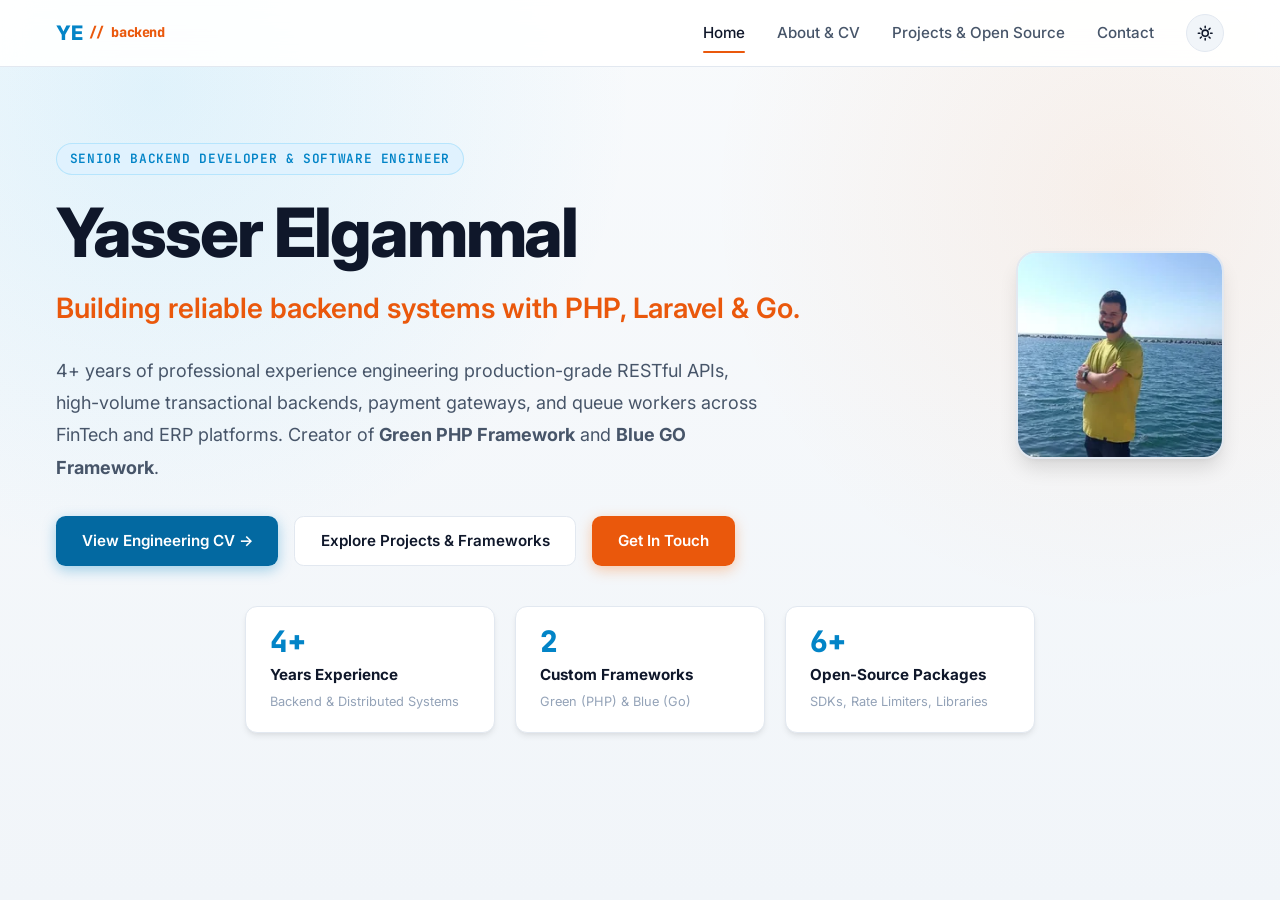
==== commit 0c8ed9a7: "feat: add about page and theme assets, update portfolio pages and sitemap" ====
--- a/index.html
+++ b/index.html
@@ -4,45 +4,143 @@
 <head>
   <meta charset="UTF-8" />
   <meta name="viewport" content="width=device-width, initial-scale=1.0" />
-  <title>Yasser Elgammal | Backend Developer</title>
+  <title>Yasser Elgammal | Backend Software Engineer (PHP &amp; Go)</title>
   <meta name="description"
-    content="I'm Yasser Elgammal, a Backend Developer specializing in PHP and Laravel. I build scalable, high-quality backends, create APIs, and share what I learn with other developers." />
+    content="Yasser Elgammal - Backend Software Engineer with 4+ years of experience building reliable backend systems, high-performance APIs, and open-source frameworks with PHP, Laravel, and Go." />
   <meta name="keywords"
-    content="Yasser Elgammal, Backend Developer, Laravel, PHP, Go, Livewire, Tailwind CSS, APIs, Scalable Backend, Software Development, Tech Speaker, E-commerce, Fintech, ERP, E-learning, Booking Platforms" />
+    content="Yasser Elgammal, Backend Developer, Software Engineer, PHP, Laravel, Go, Golang, Green Framework, Blue Go Framework, MySQL, PostgreSQL, APIs, Distributed Systems" />
   <meta name="author" content="Yasser Elgammal" />
   <link rel="canonical" href="https://yasserelgammal.github.io/" />
-  <meta property="og:title" content="Yasser Elgammal | Backend Developer" />
-  <meta property="og:description" content="I build scalable backend systems using Laravel, PHP, Go, and clean API architecture." />
+  <meta property="og:title" content="Yasser Elgammal | Backend Software Engineer (PHP &amp; Go)" />
+  <meta property="og:description" content="Backend Engineer building reliable systems with PHP, Laravel, and Go." />
   <meta property="og:image" content="https://yasserelgammal.github.io/assets/images/profile_pic_yasser_elgammal_512.jpg" />
   <meta property="og:url" content="https://yasserelgammal.github.io/" />
   <meta property="og:type" content="website" />
-  <meta name="twitter:card" content="summary_large_image" />
-  <meta name="twitter:title" content="Yasser Elgammal | Backend Developer" />
-  <meta name="twitter:description" content="Backend Developer specializing in PHP, Laravel, Go, APIs, and scalable backend systems." />
-  <meta name="twitter:image" content="https://yasserelgammal.github.io/assets/images/profile_pic_yasser_elgammal_512.jpg" />
   <link rel="preconnect" href="https://fonts.googleapis.com" />
   <link rel="preconnect" href="https://fonts.gstatic.com" crossorigin />
-  <link href="https://fonts.googleapis.com/css2?family=Inter:wght@300;400;500;600;700&display=swap" rel="stylesheet" />
-  <link rel="preload" as="image" href="assets/images/profile_pic_yasser_elgammal_512.webp"
-    imagesrcset="assets/images/profile_pic_yasser_elgammal_256.webp 256w, assets/images/profile_pic_yasser_elgammal_512.webp 512w"
-    imagesizes="(max-width: 640px) 192px, (max-width: 768px) 224px, 256px" type="image/webp" />
+  <link href="https://fonts.googleapis.com/css2?family=Inter:wght@400;500;600;700;800&family=JetBrains+Mono:wght@400;500;600;700&display=swap" rel="stylesheet" />
   <script>
     (function () {
       let savedTheme = null;
-      try {
-        savedTheme = localStorage.getItem('theme');
-      } catch (error) {}
+      try { savedTheme = localStorage.getItem('theme'); } catch (e) {}
       const prefersDark = window.matchMedia('(prefers-color-scheme: dark)').matches;
       document.documentElement.dataset.theme = savedTheme || (prefersDark ? 'dark' : 'light');
     })();
   </script>
   <link rel="stylesheet" href="assets/styles.css" />
+  <style>
+    /* ── Full-page scroll snap (index.html only) ─────────────────────── */
+    @media (min-width: 768px) {
+      html { overflow: hidden; }
+
+      #main-content {
+        height: 100vh;
+        overflow-y: scroll;
+        scroll-snap-type: y proximity;
+        scroll-behavior: smooth;
+        scroll-padding-top: 4rem; /* clear fixed nav */
+      }
+
+      /* Every snap section */
+      #main-content > section {
+        scroll-snap-align: start;
+        min-height: 100vh;
+        display: flex;
+        flex-direction: column;
+        justify-content: center;
+      }
+
+      /* Hero: keep its own padding, just center */
+      #main-content > section.hero-container {
+        padding-top: 5rem;
+        padding-bottom: 3rem;
+      }
+
+      /* content-sections: balanced vertical padding */
+      #main-content > section.content-section {
+        padding-top: 4rem;
+        padding-bottom: 4rem;
+      }
+
+      /* CTA + footer: auto-height snap stop, centered */
+      #main-content > section.snap-cta-footer {
+        min-height: 100vh;
+        display: flex;
+        flex-direction: column;
+        justify-content: center;
+        align-items: center;
+        gap: 3rem;
+      }
+
+      /* Footer inside snap doesn't need its own margin */
+      #main-content > section.snap-cta-footer .site-footer {
+        margin-top: 0;
+        width: 100%;
+      }
+    }
+
+    /* Smooth scroll for anchor links on all sizes */
+    html { scroll-behavior: smooth; }
+
+    /* Hero banner layout (photo first on mobile/sm, right on desktop) */
+    .hero-banner-grid {
+      display: flex;
+      align-items: center;
+      justify-content: space-between;
+      flex-wrap: wrap;
+      gap: 3rem;
+    }
+
+    .hero-banner-text {
+      flex: 1 1 32rem;
+      order: 2;
+    }
+
+    .hero-banner-avatar {
+      flex: 0 0 100%;
+      display: flex;
+      justify-content: center;
+      order: 1;
+    }
+
+    .hero-avatar-frame {
+      width: 13rem;
+      height: 13rem;
+      border-radius: 1.25rem;
+      overflow: hidden;
+      border: 2px solid var(--color-border);
+      box-shadow: var(--shadow-surface-hover);
+      background: var(--color-surface);
+    }
+
+    /* Only on large desktop screens (>= 1024px) do text and photo sit side-by-side */
+    @media (min-width: 1024px) {
+      .hero-banner-text {
+        order: 1;
+      }
+      .hero-banner-avatar {
+        flex: 0 0 auto;
+        display: block;
+        order: 2;
+      }
+    }
+
+    @media (max-width: 640px) {
+      .hero-banner-grid {
+        gap: 1.75rem;
+      }
+      .hero-avatar-frame {
+        width: 10.5rem;
+        height: 10.5rem;
+      }
+    }
+  </style>
   <script type="application/ld+json">
     {
       "@context": "https://schema.org",
       "@type": "Person",
       "name": "Yasser Elgammal",
-      "jobTitle": "Backend Developer",
+      "jobTitle": "Backend Developer / Software Engineer",
       "url": "https://yasserelgammal.github.io/",
       "image": "https://yasserelgammal.github.io/assets/images/profile_pic_yasser_elgammal_512.jpg",
       "sameAs": [
@@ -51,23 +149,27 @@
         "https://twitter.com/yasserelgammal",
         "https://www.youtube.com/@yasser.elgammal"
       ],
-      "knowsAbout": ["PHP", "Laravel", "Go", "APIs", "Backend Architecture"]
+      "knowsAbout": ["PHP", "Laravel", "Go", "Green Framework", "Blue GO Framework", "MySQL", "PostgreSQL", "RESTful APIs", "System Architecture"]
     }
   </script>
 </head>
 
-<body class="gradient-bg min-h-screen font-inter">
-  <a class="skip-link" href="#main-content">Skip to main content</a>
-  <nav
-    class="fixed top-0 left-0 right-0 z-50 bg-white bg-opacity-10 backdrop-blur-md border-b border-white border-opacity-20">
-    <div class="max-w-6xl mx-auto px-4 sm:px-6 py-4">
-      <div class="site-nav-inner flex justify-between items-center">
-        <a href="index.html" class="site-brand text-white text-xl font-bold" aria-label="Yasser Elgammal home">YE</a>
-        <div class="site-nav-links flex items-center gap-3 sm:gap-8 text-sm sm:text-base">
-          <a href="index.html" class="nav-link text-white font-medium" aria-current="page">Home</a>
-          <a href="projects.html" class="nav-link text-white font-medium">Projects</a>
-          <a href="contact.html" class="nav-link text-white font-medium">Contact</a>
-          <button type="button" class="theme-toggle" data-theme-toggle aria-label="Switch color mode">
+<body>
+  <a class="skip-link" href="#main-content">Skip to content</a>
+
+  <!-- Navigation -->
+  <header class="site-nav">
+    <div class="max-w-6xl mx-auto px-6">
+      <div class="site-nav-inner">
+        <a href="index.html" class="site-brand" aria-label="Yasser Elgammal Home">
+          YE <span>// backend</span>
+        </a>
+        <nav class="site-nav-links">
+          <a href="index.html" class="nav-link" aria-current="page">Home</a>
+          <a href="about.html" class="nav-link"><span class="nav-short">About</span><span class="nav-full">About &amp; CV</span></a>
+          <a href="projects.html" class="nav-link"><span class="nav-short">Projects</span><span class="nav-full">Projects &amp; Open Source</span></a>
+          <a href="contact.html" class="nav-link">Contact</a>
+          <button type="button" class="theme-toggle" data-theme-toggle aria-label="Toggle theme">
             <svg class="theme-icon-sun" fill="none" stroke="currentColor" viewBox="0 0 24 24" aria-hidden="true">
               <path stroke-linecap="round" stroke-linejoin="round" stroke-width="2"
                 d="M12 3v2m0 14v2m9-9h-2M5 12H3m15.36-6.36l-1.42 1.42M7.05 16.95l-1.41 1.41m12.72 0l-1.42-1.41M7.05 7.05L5.64 5.64M12 8a4 4 0 100 8 4 4 0 000-8z" />
@@ -77,148 +179,274 @@
                 d="M20.35 14.95A8.5 8.5 0 119.05 3.65 6.5 6.5 0 0020.35 14.95z" />
             </svg>
           </button>
-        </div>
+        </nav>
       </div>
     </div>
-  </nav>
+  </header>
 
   <main id="main-content" tabindex="-1">
-    <section id="home" class="home-hero max-w-6xl mx-auto px-6 pt-28 pb-20">
-      <div class="hero-copy fade-in delay-1">
-        <p class="hero-kicker">Hello, I'm</p>
-        <h1 class="text-4xl sm:text-5xl md:text-6xl font-bold text-white mb-4">Yasser Elgammal</h1>
-        <p class="hero-role text-xl sm:text-2xl md:text-3xl text-blue-100 mb-6">
-          <span class="sr-only">Software Engineer, Backend Engineer, PHP / Laravel Developer, and Go Developer</span>
-          <span class="hero-role-text" data-typing-role aria-hidden="true">Backend Engineer</span><span class="hero-role-cursor" aria-hidden="true"></span>
-        </p>
-        <p class="hero-summary text-base sm:text-lg text-white text-opacity-90 leading-relaxed mb-8">I turn complex business ideas into scalable, practical backend systems that are built to last.</p>
-        <div class="flex flex-col sm:flex-row gap-4">
-          <a href="projects.html" class="btn-primary px-6 py-3 sm:px-8 sm:py-4 rounded-lg text-white font-semibold text-base sm:text-lg inline-block text-center">View My Projects</a>
-          <a href="contact.html" class="btn-secondary px-6 py-3 sm:px-8 sm:py-4 rounded-lg text-white font-semibold text-base sm:text-lg inline-block text-center">Get In Touch</a>
-        </div>
-      </div>
-
-      <div class="hero-visual fade-in delay-2">
-          <div class="hero-photo w-48 h-48 sm:w-56 sm:h-56 md:w-64 md:h-64 rounded-full shadow-[0_10px_30px_rgba(0,0,0,0.3)] border-4 border-white border-opacity-20 transition-shadow hover:shadow-[0_15px_40px_rgba(0,0,0,0.4)]">
+    <!-- Hero / Lead Introduction -->
+    <section class="hero-container max-w-6xl mx-auto px-6">
+      <div class="hero-banner-grid">
+        <div class="hero-banner-text">
+          <span class="hero-kicker">Senior Backend Developer &amp; Software Engineer</span>
+          <h1 class="hero-title">Yasser Elgammal</h1>
+          <p class="hero-subtitle">
+            Building reliable backend systems with PHP, Laravel &amp; Go.
+          </p>
+          <p class="hero-description">
+            <span data-experience-text>4+ years</span> of professional experience engineering production-grade RESTful APIs, high-volume transactional backends, payment gateways, and queue workers across FinTech and ERP platforms. Creator of <strong>Green PHP Framework</strong> and <strong>Blue GO Framework</strong>.
+          </p>
+          <div class="flex" style="flex-wrap: wrap; gap: 1rem;">
+            <a href="about.html" class="btn-primary">View Engineering CV &rarr;</a>
+            <a href="projects.html" class="btn-outline">Explore Projects &amp; Frameworks</a>
+            <a href="contact.html" class="btn-secondary">Get In Touch</a>
+          </div>
+        </div>
+
+        <!-- Visual Profile Avatar Frame -->
+        <div class="hero-banner-avatar">
+          <div class="hero-avatar-frame">
             <picture>
               <source type="image/webp"
                 srcset="assets/images/profile_pic_yasser_elgammal_256.webp 256w, assets/images/profile_pic_yasser_elgammal_512.webp 512w"
-                sizes="(max-width: 640px) 192px, (max-width: 768px) 224px, 256px" />
-              <img class="profile-image w-full h-full rounded-full"
-                src="assets/images/profile_pic_yasser_elgammal_512.jpg"
+                sizes="208px" />
+              <img src="assets/images/profile_pic_yasser_elgammal_512.jpg"
                 srcset="assets/images/profile_pic_yasser_elgammal_256.jpg 256w, assets/images/profile_pic_yasser_elgammal_512.jpg 512w"
-                sizes="(max-width: 640px) 192px, (max-width: 768px) 224px, 256px"
-                width="256" height="256" alt="Yasser Elgammal" decoding="async" fetchpriority="high" />
+                sizes="208px" width="208" height="208" alt="Yasser Elgammal" style="width:100%; height:100%; object-fit:cover;" fetchpriority="high" />
             </picture>
           </div>
-          <div class="hero-quote">
-            <span class="hero-quote-mark" aria-hidden="true">&ldquo;</span>
-            <strong><span>Eager to Learn.</span><span>Hungry to Build.</span></strong>
-          </div>
-      </div>
-      <a class="section-jump" href="#about" aria-label="Scroll to About Me"><span aria-hidden="true">&darr;</span></a>
+        </div>
+      </div>
+
+      <!-- Quick Metrics Strip -->
+      <div class="highlights-strip">
+        <div class="highlight-box">
+          <div class="highlight-val" data-experience-years>4+</div>
+          <div class="highlight-title">Years Experience</div>
+          <div class="highlight-sub">Backend &amp; Distributed Systems</div>
+        </div>
+        <div class="highlight-box">
+          <div class="highlight-val">2</div>
+          <div class="highlight-title">Custom Frameworks</div>
+          <div class="highlight-sub">Green (PHP) &amp; Blue (Go)</div>
+        </div>
+        <div class="highlight-box">
+          <div class="highlight-val">6+</div>
+          <div class="highlight-title">Open-Source Packages</div>
+          <div class="highlight-sub">SDKs, Rate Limiters, Libraries</div>
+        </div>
+      </div>
     </section>
 
-    <section id="about" class="home-section max-w-6xl mx-auto px-6" aria-labelledby="about-title">
-      <div class="section-heading">
-        <span>01</span>
-        <h2 id="about-title">About Me</h2>
-      </div>
-      <div class="about-grid">
-        <p>I’m a Backend Developer who enjoys turning complex ideas into simple, practical systems. I focus on building high-quality backends using Laravel, PHP, Go, and modern architecture patterns.</p>
-        <p>Solving real-world problems is what drives me. I’ve worked across Fintech, E-commerce, ERP, E-learning, and Booking platforms, always aiming to create software that makes life easier for users and businesses.</p>
-      </div>
-      <a class="section-jump" href="#approach" aria-label="Scroll to How I Build"><span aria-hidden="true">&darr;</span></a>
+    <!-- Custom Frameworks: Green & Blue GO -->
+    <section class="content-section max-w-6xl mx-auto px-6" aria-labelledby="frameworks-heading">
+      <div class="section-heading-wrap">
+        <span class="section-num">01</span>
+        <h2 id="frameworks-heading" class="section-title">Framework Architecture &amp; Core Engineering</h2>
+      </div>
+      <p class="section-lead">
+        To truly master backend architecture, I design and build frameworks from first principles—handling request lifecycles, dependency injection, and concurrency under the hood.
+      </p>
+
+      <div class="framework-duo-grid">
+        <!-- Green Framework (PHP) -->
+        <article class="framework-card green-accent">
+          <div>
+            <span class="framework-badge badge-green">Creator // PHP Ecosystem</span>
+            <h3>Green PHP Framework</h3>
+            <p>
+              A modern PHP framework designed from first principles to master backend internals, clean lifecycle management, and enterprise architectural patterns.
+            </p>
+
+            <ul class="framework-highlights-list">
+              <li><strong>IoC &amp; Auto-Wiring:</strong> Reflection-based Dependency Injection container resolving nested contracts and singletons.</li>
+              <li><strong>Tri-Phase Pipeline:</strong> Strict separation of Request lifecycle (Routing &rarr; Middleware Pipeline &rarr; Controller).</li>
+              <li><strong>Database &amp; Active Record:</strong> Query builder, migrations engine, model relations, and database seeders.</li>
+              <li><strong>Asynchronous Queues:</strong> Job dispatchers, background workers, and observer event lifecycles.</li>
+            </ul>
+
+            <div class="framework-pills">
+              <span class="f-pill">Routing Engine</span>
+              <span class="f-pill">IoC / DI Container</span>
+              <span class="f-pill">ORM / DB</span>
+              <span class="f-pill">Queues &amp; Workers</span>
+              <span class="f-pill">Observers</span>
+              <span class="f-pill">Middlewares</span>
+            </div>
+          </div>
+          <div class="framework-actions">
+            <a href="https://github.com/YasserElgammal/green" target="_blank" rel="noopener noreferrer" class="btn-primary">GitHub &rarr;</a>
+            <a href="architecture.html" class="btn-outline">Architecture Docs</a>
+          </div>
+        </article>
+
+        <!-- Blue GO Framework (Go) -->
+        <article class="framework-card blue-accent">
+          <div>
+            <span class="framework-badge badge-blue">Creator // Go Ecosystem</span>
+            <h3>Blue GO Framework</h3>
+            <p>
+              A lightweight, high-performance Go web framework for building robust REST APIs with native concurrency, clean binding, and production-ready middleware.
+            </p>
+
+            <ul class="framework-highlights-list">
+              <li><strong>Tree-Based Routing:</strong> Fast route grouping, parametric dispatching, and strict URL normalization.</li>
+              <li><strong>Safe Type Binding:</strong> Strong JSON/Query payload decoders with integrated validation rules.</li>
+              <li><strong>Resilience Pipeline:</strong> Built-in panic recovery with stack traces, structured logging, and CORS.</li>
+              <li><strong>Graceful Teardown:</strong> Intercepts OS signals (SIGINT, SIGTERM) to drain active connections without data loss.</li>
+            </ul>
+
+            <div class="framework-pills">
+              <span class="f-pill">Route Groups</span>
+              <span class="f-pill">Safe Request Binding</span>
+              <span class="f-pill">Panic Recovery</span>
+              <span class="f-pill">CORS &amp; Logging</span>
+              <span class="f-pill">Graceful Shutdown</span>
+            </div>
+          </div>
+          <div class="framework-actions">
+            <a href="https://github.com/YasserElgammal/blue-go" target="_blank" rel="noopener noreferrer" class="btn-primary">GitHub &rarr;</a>
+          </div>
+        </article>
+      </div>
     </section>
 
-    <section id="approach" class="home-section max-w-6xl mx-auto px-6" aria-labelledby="expertise-title">
-      <div class="section-heading">
-        <span>02</span>
-        <h2 id="expertise-title">How I Build</h2>
-      </div>
-      <p class="section-intro"><em>The engineering principles behind Green Framework &mdash; and the way I approach backend systems: from a clear foundation to software that can grow with confidence.</em></p>
-      <div class="expertise-grid green-story">
-        <article class="expertise-card"><span>01</span><h3>Architecture &amp; Design</h3><p>I start with clear boundaries, explicit dependencies, and a well-defined application lifecycle.</p></article>
-        <article class="expertise-card"><span>02</span><h3>Backend Engineering</h3><p>I build productive backends with clean pipelines, reliable validation, APIs, and maintainable abstractions.</p></article>
-        <article class="expertise-card"><span>03</span><h3>Data &amp; Persistence</h3><p>I keep data access explicit and maintainable through clear boundaries, efficient queries, and thoughtful persistence design.</p></article>
-        <article class="expertise-card"><span>04</span><h3>Performance &amp; Scalability</h3><p>I design systems that can evolve with confidence &mdash; keeping complexity controlled without sacrificing reliability.</p></article>
-      </div>
-      <a class="section-jump" href="#featured" aria-label="Scroll to Featured Project"><span aria-hidden="true">&darr;</span></a>
+    <!-- How I Build -->
+    <section class="content-section max-w-6xl mx-auto px-6" aria-labelledby="approach-heading">
+      <div class="section-heading-wrap">
+        <span class="section-num">02</span>
+        <h2 id="approach-heading" class="section-title">How I Build</h2>
+      </div>
+      <p class="section-lead">
+        <em>The engineering principles behind Green Framework &mdash; and the way I approach backend systems: from a clear foundation to software that can grow with confidence.</em>
+      </p>
+
+      <div class="principles-grid">
+        <article class="principle-card">
+          <span class="principle-step">01 // DESIGN</span>
+          <h3>Architecture &amp; Design</h3>
+          <p>I start with clear boundaries, explicit dependencies, and a well-defined application lifecycle.</p>
+        </article>
+        <article class="principle-card">
+          <span class="principle-step">02 // PIPELINE</span>
+          <h3>Backend Engineering</h3>
+          <p>I build productive backends with clean pipelines, reliable validation, APIs, and maintainable abstractions.</p>
+        </article>
+        <article class="principle-card">
+          <span class="principle-step">03 // PERSISTENCE</span>
+          <h3>Data &amp; Persistence</h3>
+          <p>I keep data access explicit and maintainable through clear boundaries, efficient queries, and thoughtful persistence design.</p>
+        </article>
+        <article class="principle-card">
+          <span class="principle-step">04 // SCALE</span>
+          <h3>Performance &amp; Scalability</h3>
+          <p>I design systems that can evolve with confidence &mdash; keeping complexity controlled without sacrificing reliability.</p>
+        </article>
+      </div>
     </section>
 
-    <section id="featured" class="home-section max-w-6xl mx-auto px-6" aria-labelledby="featured-title">
-      <div class="section-heading">
-        <span>03</span>
-        <h2 id="featured-title">Featured Project</h2>
-      </div>
-      <article class="featured-project">
-        <div>
-          <span class="featured-label">Open Source &middot; PHP</span>
-          <h3>Green Framework</h3>
-          <p>A lightweight PHP framework built for simplicity, speed, and a smooth developer experience.</p>
-          <div class="featured-tags"><span>PHP</span><span>Framework</span><span>Open Source</span></div>
-        </div>
-        <div class="featured-actions">
-          <a href="https://github.com/YasserElgammal/green" target="_blank" rel="noopener noreferrer">View on GitHub &rarr;</a>
-          <a href="projects.html">All Projects</a>
-        </div>
-      </article>
-      <a class="section-jump" href="#experience" aria-label="Scroll to Industry Experience"><span aria-hidden="true">&darr;</span></a>
+    <!-- Technical Stack Matrix -->
+    <section class="content-section max-w-6xl mx-auto px-6" aria-labelledby="stack-heading">
+      <div class="section-heading-wrap">
+        <span class="section-num">03</span>
+        <h2 id="stack-heading" class="section-title">Technologies &amp; Production Stack</h2>
+      </div>
+      <p class="section-lead">The core technologies and architectural patterns I leverage daily across production environments:</p>
+
+      <div class="domains-matrix">
+        <div class="domain-box">
+          <h3>Backend Languages &amp; Frameworks</h3>
+          <div class="meta-sub">Primary Development Core</div>
+          <div class="stack-tags-cloud">
+            <span class="stack-tag-pill">PHP</span>
+            <span class="stack-tag-pill">Go (Golang)</span>
+            <span class="stack-tag-pill">Laravel</span>
+            <span class="stack-tag-pill">Gin</span>
+            <span class="stack-tag-pill">Gorm</span>
+            <span class="stack-tag-pill">Livewire</span>
+            <span class="stack-tag-pill">RESTful APIs</span>
+            <span class="stack-tag-pill">Clean Architecture</span>
+            <span class="stack-tag-pill">Dependency Injection</span>
+          </div>
+        </div>
+
+        <div class="domain-box">
+          <h3>Data Persistence &amp; Caching</h3>
+          <div class="meta-sub">Storage &amp; High Throughput</div>
+          <div class="stack-tags-cloud">
+            <span class="stack-tag-pill">MySQL</span>
+            <span class="stack-tag-pill">PostgreSQL</span>
+            <span class="stack-tag-pill">Redis</span>
+            <span class="stack-tag-pill">Advanced Indexing</span>
+            <span class="stack-tag-pill">Query Optimization</span>
+            <span class="stack-tag-pill">Database Schema Design</span>
+            <span class="stack-tag-pill">Migrations</span>
+          </div>
+        </div>
+
+        <div class="domain-box">
+          <h3>Integrations &amp; Workflows</h3>
+          <div class="meta-sub">Reliable Asynchronous Tasks</div>
+          <div class="stack-tags-cloud">
+            <span class="stack-tag-pill">Payment Gateways Integrations</span>
+            <span class="stack-tag-pill">Queues</span>
+            <span class="stack-tag-pill">Background Workers</span>
+            <span class="stack-tag-pill">Webhooks</span>
+            <span class="stack-tag-pill">Notifications</span>
+            <span class="stack-tag-pill">Authentication (Sanctum/JWT)</span>
+          </div>
+        </div>
+      </div>
     </section>
 
-    <section id="experience" class="industries-section max-w-6xl mx-auto px-6" aria-label="Industry experience">
-      <span>Experience across</span>
-      <div><strong>Fintech</strong><strong>E-commerce</strong><strong>ERP</strong><strong>E-learning</strong><strong>Booking</strong></div>
-      <a class="section-jump" href="#contact-cta" aria-label="Scroll to Contact"><span aria-hidden="true">&darr;</span></a>
-    </section>
-
-    <section id="contact-cta" class="home-cta max-w-6xl mx-auto px-6">
-      <div><span>Have a backend challenge?</span><h2>Let’s build the right solution.</h2></div>
-      <a href="contact.html" class="btn-secondary px-8 py-4 rounded-lg text-white font-semibold text-lg inline-block text-center">Start a Conversation</a>
+    <!-- Call to Action + Footer (last snap stop) -->
+    <section class="snap-cta-footer">
+      <div class="max-w-6xl mx-auto px-6" style="width:100%;">
+        <div class="cta-card">
+          <div>
+            <span>Open for Opportunities</span>
+            <h2>Open to professional opportunities, collaboration, and technical discussions.</h2>
+          </div>
+          <div class="cta-actions">
+            <a href="contact.html" class="btn-secondary">Start a Conversation &rarr;</a>
+          </div>
+        </div>
+      </div>
+
+      <!-- Global Footer -->
+      <footer class="site-footer" style="margin-top:auto;">
+        <div class="footer-socials">
+          <a href="https://github.com/yasserelgammal" target="_blank" rel="noopener noreferrer" class="footer-social-link" aria-label="GitHub Profile">
+            <svg viewBox="0 0 24 24" aria-hidden="true">
+              <path d="M12 0c-6.626 0-12 5.373-12 12 0 5.302 3.438 9.8 8.207 11.387.599.111.793-.261.793-.577v-2.234c-3.338.726-4.033-1.416-4.033-1.416-.546-1.387-1.333-1.756-1.333-1.756-1.089-.745.083-.729.083-.729 1.205.084 1.839 1.237 1.839 1.237 1.07 1.834 2.807 1.304 3.492.997.107-.775.418-1.305.762-1.604-2.665-.305-5.467-1.334-5.467-5.931 0-1.311.469-2.381 1.236-3.221-.124-.303-.535-1.524.117-3.176 0 0 1.008-.322 3.301 1.23.957-.266 1.983-.399 3.003-.404 1.02.005 2.047.138 3.006.404 2.291-1.552 3.297-1.23 3.297-1.23.653 1.653.242 2.874.118 3.176.77.84 1.235 1.911 1.235 3.221 0 4.609-2.807 5.624-5.479 5.921.43.372.823 1.102.823 2.222v3.293c0 .319.192.694.801.576 4.765-1.589 8.199-6.086 8.199-11.386 0-6.627-5.373-12-12-12z"/>
+            </svg>
+          </a>
+          <a href="https://linkedin.com/in/elgammal" target="_blank" rel="noopener noreferrer" class="footer-social-link" aria-label="LinkedIn Profile">
+            <svg viewBox="0 0 24 24" aria-hidden="true">
+              <path d="M19 0h-14c-2.761 0-5 2.239-5 5v14c0 2.761 2.239 5 5 5h14c2.762 0 5-2.239 5-5v-14c0-2.761-2.238-5-5-5zm-11 19h-3v-11h3v11zm-1.5-12.268c-.966 0-1.75-.79-1.75-1.764s.784-1.764 1.75-1.764 1.75.79 1.75 1.764-.783 1.764-1.75 1.764zm13.5 12.268h-3v-5.604c0-3.368-4-3.113-4 0v5.604h-3v-11h3v1.765c1.396-2.586 7-2.777 7 2.476v6.759z"/>
+            </svg>
+          </a>
+          <a href="https://twitter.com/yasserelgammal" target="_blank" rel="noopener noreferrer" class="footer-social-link" aria-label="X / Twitter Profile">
+            <svg viewBox="0 0 24 24" aria-hidden="true">
+              <path d="M18.244 2.25h3.308l-7.227 8.26 8.502 11.24H16.17l-5.214-6.817L4.99 21.75H1.68l7.73-8.835L1.254 2.25H8.08l4.713 6.231zm-1.161 17.52h1.833L7.084 4.126H5.117z"/>
+            </svg>
+          </a>
+          <a href="https://youtube.com/@yasser.elgammal" target="_blank" rel="noopener noreferrer" class="footer-social-link" aria-label="YouTube Channel">
+            <svg viewBox="0 0 24 24" aria-hidden="true">
+              <path d="M23.498 6.186a3.016 3.016 0 0 0-2.122-2.136C19.505 3.545 12 3.545 12 3.545s-7.505 0-9.377.505A3.017 3.017 0 0 0 .502 6.186C0 8.07 0 12 0 12s0 3.93.502 5.814a3.016 3.016 0 0 0 2.122 2.136c1.871.505 9.376.505 9.376.505s7.505 0 9.377-.505a3.015 3.015 0 0 0 2.122-2.136C24 15.93 24 12 24 12s0-3.93-.502-5.814zM9.545 15.568V8.432L15.818 12l-6.273 3.568z"/>
+            </svg>
+          </a>
+        </div>
+        <p>&copy; <span id="year"></span> Yasser Elgammal.</p>
+      </footer>
     </section>
   </main>
 
-  <footer class="home-footer text-center text-white text-opacity-90 leading-relaxed fade-in delay-4 my-8">
-    <div class="flex justify-center space-x-6 mb-4">
-      <a href="https://linkedin.com/in/elgammal" target="_blank" rel="noopener noreferrer"
-        class="text-white text-opacity-70 hover:text-opacity-100 transition-opacity">
-        <span class="sr-only">LinkedIn</span>
-        <svg class="h-6 w-6" fill="currentColor" viewBox="0 0 24 24" aria-hidden="true">
-          <path
-            d="M20.447 20.452h-3.554v-5.569c0-1.328-.027-3.037-1.852-3.037-1.853 0-2.136 1.445-2.136 2.939v5.667H9.351V9h3.414v1.561h.046c.477-.9 1.637-1.85 3.37-1.85 3.601 0 4.267 2.37 4.267 5.455v6.286zM5.337 7.433c-1.144 0-2.063-.926-2.063-2.065 0-1.138.92-2.063 2.063-2.063 1.14 0 2.064.925 2.064 2.063 0 1.139-.925 2.065-2.064 2.065zm1.782 13.019H3.555V9h3.564v11.452zM22.225 0H1.771C.792 0 0 .774 0 1.729v20.542C0 23.227.792 24 1.771 24h20.451C23.2 24 24 23.227 24 22.271V1.729C24 .774 23.2 0 22.222 0h.003z" />
-        </svg>
-      </a>
-      <a href="https://twitter.com/yasserelgammal" target="_blank" rel="noopener noreferrer"
-        class="text-white text-opacity-70 hover:text-opacity-100 transition-opacity">
-        <span class="sr-only">X</span>
-        <svg class="h-6 w-6" fill="currentColor" viewBox="0 0 24 24" aria-hidden="true">
-          <path
-            d="M18.244 2.25h3.308l-7.227 8.26 8.502 11.24H16.17l-5.214-6.817L4.99 21.75H1.68l7.73-8.835L1.254 2.25H8.08l4.713 6.231zm-1.161 17.52h1.833L7.084 4.126H5.117z" />
-        </svg>
-      </a>
-      <a href="https://github.com/yasserelgammal" target="_blank" rel="noopener noreferrer"
-        class="text-white text-opacity-70 hover:text-opacity-100 transition-opacity">
-        <span class="sr-only">GitHub</span>
-        <svg class="h-6 w-6" fill="currentColor" viewBox="0 0 24 24" aria-hidden="true">
-          <path
-            d="M12 0C5.37 0 0 5.37 0 12c0 5.31 3.435 9.795 8.205 11.385.6.105.825-.255.825-.57 0-.285-.015-1.23-.015-2.235-3.015.555-3.795-.735-4.035-1.41-.135-.345-.72-1.41-1.23-1.695-.42-.225-1.02-.78-.015-.795.945-.015 1.62.87 1.845 1.23 1.08 1.815 2.805 1.305 3.495.99.105-.78.42-1.305.765-1.605-2.67-.3-5.46-1.335-5.46-5.925 0-1.305.465-2.385 1.23-3.225-.12-.3-.54-1.53.12-3.18 0 0 1.005-.315 3.3 1.23.96-.27 1.98-.405 3-.405s2.04.135 3 .405c2.295-1.56 3.3-1.23 3.3-1.23.66 1.65.24 2.88.12 3.18.765.84 1.23 1.905 1.23 3.225 0 4.605-2.805 5.625-5.475 5.925.435.375.81 1.095.81 2.22 0 1.605-.015 2.895-.015 3.3 0 .315.225.69.825.57A12.02 12.02 0 0024 12c0-6.63-5.37-12-12-12z" />
-        </svg>
-      </a>
-      <a href="https://www.youtube.com/@yasser.elgammal" target="_blank" rel="noopener noreferrer"
-        class="text-white text-opacity-70 hover:text-opacity-100 transition-opacity">
-        <span class="sr-only">YouTube</span>
-        <svg class="h-6 w-6" fill="currentColor" viewBox="0 0 24 24" aria-hidden="true">
-          <path
-            d="M23.498 6.186a3.016 3.016 0 0 0-2.122-2.136C19.505 3.545 12 3.545 12 3.545s-7.505 0-9.377.505A3.017 3.017 0 0 0 .502 6.186C0 8.07 0 12 0 12s0 3.93.502 5.814a3.016 3.016 0 0 0 2.122 2.136c1.871.505 9.376.505 9.376.505s7.505 0 9.377-.505a3.015 3.015 0 0 0 2.122-2.136C24 15.93 24 12 24 12s0-3.93-.502-5.814zM9.545 15.568V8.432L15.818 12l-6.273 3.568z" />
-        </svg>
-      </a>
-    </div>
-    <p class="text-sm">&copy; <span id="year"></span> Yasser Elgammal.</p>
-    <a class="back-to-hero" href="#home" aria-label="Back to the hero section"><span aria-hidden="true">&uarr;</span></a>
-  </footer>
-
   <script src="assets/js/theme.min.js" defer></script>
-  <script src="assets/js/typing.js" defer></script>
+  <script>
+    document.getElementById('year').textContent = new Date().getFullYear();
+  </script>
 </body>
 
 </html>
--- a/assets/styles.css
+++ b/assets/styles.css
@@ -1,45 +1,56 @@
-/* Global Styles */
+/* ==========================================================================
+   YASSER ELGAMMAL - BACKEND SOFTWARE ENGINEER PORTFOLIO
+   Clean Architecture, Performance-first, Minimalist Tech Design System
+   ========================================================================== */
+
 :root {
+    color-scheme: dark;
+    --color-background: #0b1120;
+    --color-home-gradient:
+        radial-gradient(circle at 16% 10%, rgba(37, 99, 235, 0.18), transparent 32rem),
+        radial-gradient(circle at 84% 20%, rgba(249, 115, 22, 0.12), transparent 28rem),
+        linear-gradient(180deg, #0b1120 0%, #0f172a 100%);
+    --color-surface: #131d33;
+    --color-surface-nav: rgba(11, 17, 32, 0.88);
+    --color-surface-muted: #1e293b;
+    --color-border: rgba(148, 163, 184, 0.22);
+    --color-border-hover: rgba(96, 165, 250, 0.45);
+    --color-text: #f8fafc;
+    --color-text-muted: #94a3b8;
+    --color-text-subtle: #64748b;
+    --color-primary: #38bdf8;
+    --color-primary-strong: #0284c7;
+    --color-primary-soft: rgba(56, 189, 248, 0.12);
+    --color-accent: #f97316;
+    --color-accent-strong: #ea580c;
+    --color-accent-soft: rgba(249, 115, 22, 0.15);
+    --shadow-surface: 0 10px 25px -5px rgba(0, 0, 0, 0.4), 0 8px 10px -6px rgba(0, 0, 0, 0.3);
+    --shadow-surface-hover: 0 20px 35px -5px rgba(0, 0, 0, 0.5), 0 12px 15px -6px rgba(0, 0, 0, 0.4);
+}
+
+:root[data-theme="light"] {
     color-scheme: light;
-    --color-background: #f9fafb;
-    --color-home-gradient: linear-gradient(135deg, #1e3a8a 0%, #3b82f6 15%, #f97316 80%);
+    --color-background: #f8fafc;
+    --color-home-gradient:
+        radial-gradient(circle at 12% 10%, rgba(56, 189, 248, 0.12), transparent 30rem),
+        radial-gradient(circle at 88% 22%, rgba(249, 115, 22, 0.08), transparent 26rem),
+        linear-gradient(180deg, #f8fafc 0%, #f1f5f9 100%);
     --color-surface: #ffffff;
-    --color-surface-nav: #ffffff;
-    --color-surface-muted: #f3f4f6;
-    --color-border: #e5e7eb;
-    --color-text: #111827;
-    --color-text-muted: #4b5563;
-    --color-text-subtle: #6b7280;
-    --color-primary: #2563eb;
-    --color-primary-strong: #1d4ed8;
-    --color-primary-soft: #dbeafe;
-    --color-accent: #c2410c;
-    --color-accent-strong: #9a3412;
-    --shadow-surface: 0 1px 3px rgba(0,0,0,0.12), 0 1px 2px rgba(0,0,0,0.24);
-    --shadow-surface-hover: 0 10px 20px rgba(0,0,0,0.15), 0 6px 6px rgba(0,0,0,0.10);
-}
-
-:root[data-theme="dark"] {
-    color-scheme: dark;
-    --color-background: #0f172a;
-    --color-home-gradient:
-        radial-gradient(circle at 20% 8%, rgba(59, 130, 246, 0.22), transparent 30rem),
-        radial-gradient(circle at 88% 26%, rgba(249, 115, 22, 0.14), transparent 26rem),
-        linear-gradient(180deg, rgba(37, 99, 235, 0.08), rgba(15, 23, 42, 0) 38rem);
-    --color-surface: #172033;
-    --color-surface-nav: rgba(17, 24, 39, 0.82);
-    --color-surface-muted: #1f2937;
-    --color-border: rgba(148, 163, 184, 0.34);
-    --color-text: #f8fafc;
-    --color-text-muted: #cbd5e1;
+    --color-surface-nav: rgba(255, 255, 255, 0.92);
+    --color-surface-muted: #f1f5f9;
+    --color-border: #e2e8f0;
+    --color-border-hover: #93c5fd;
+    --color-text: #0f172a;
+    --color-text-muted: #475569;
     --color-text-subtle: #94a3b8;
-    --color-primary: #60a5fa;
-    --color-primary-strong: #3b82f6;
-    --color-primary-soft: rgba(96, 165, 250, 0.18);
-    --color-accent: #fb923c;
-    --color-accent-strong: #f97316;
-    --shadow-surface: 0 14px 30px rgba(0,0,0,0.34), inset 0 1px 0 rgba(255,255,255,0.04);
-    --shadow-surface-hover: 0 20px 42px rgba(0,0,0,0.46), inset 0 1px 0 rgba(255,255,255,0.06);
+    --color-primary: #0284c7;
+    --color-primary-strong: #0369a1;
+    --color-primary-soft: #e0f2fe;
+    --color-accent: #ea580c;
+    --color-accent-strong: #c2410c;
+    --color-accent-soft: #ffedd5;
+    --shadow-surface: 0 4px 6px -1px rgba(0, 0, 0, 0.08), 0 2px 4px -2px rgba(0, 0, 0, 0.05);
+    --shadow-surface-hover: 0 12px 20px -3px rgba(0, 0, 0, 0.12), 0 4px 6px -4px rgba(0, 0, 0, 0.08);
 }
 
 *,
@@ -49,13 +60,16 @@
 }
 
 * {
-    font-family: 'Inter', sans-serif;
+    font-family: 'Inter', -apple-system, BlinkMacSystemFont, 'Segoe UI', Roboto, sans-serif;
 }
 
 body {
     margin: 0;
     background-color: var(--color-background);
-    color: var(--color-text);
+    background-image: var(--color-home-gradient);
+    background-attachment: fixed;
+    color: var(--color-text);
+    line-height: 1.6;
     transition: background-color 0.25s ease, color 0.25s ease;
 }
 
@@ -67,6 +81,7 @@
 h1,
 h2,
 h3,
+h4,
 p {
     margin: 0;
 }
@@ -81,7 +96,25 @@
     cursor: pointer;
 }
 
-/* Local utility layer replacing the Tailwind CDN classes used by the site. */
+/* Accessibility */
+.skip-link {
+    position: fixed;
+    top: 0.75rem;
+    left: 0.75rem;
+    z-index: 100;
+    padding: 0.75rem 1.25rem;
+    color: #ffffff;
+    background: var(--color-primary-strong);
+    border-radius: 0.5rem;
+    font-weight: 600;
+    transform: translateY(calc(-100% - 1rem));
+    transition: transform 0.2s ease;
+}
+
+.skip-link:focus {
+    transform: translateY(0);
+}
+
 .sr-only {
     position: absolute;
     width: 1px;
@@ -94,877 +127,765 @@
     border-width: 0;
 }
 
-.fixed { position: fixed; }
-.relative { position: relative; }
-.block { display: block; }
-.inline-block { display: inline-block; }
-.flex { display: flex; }
-.grid { display: grid; }
-.hidden { display: none; }
-.flex-wrap { flex-wrap: wrap; }
-.top-0 { top: 0; }
-.left-0 { left: 0; }
-.right-0 { right: 0; }
-.z-10 { z-index: 10; }
-.z-50 { z-index: 50; }
-.mx-auto { margin-left: auto; margin-right: auto; }
-.my-8 { margin-top: 2rem; margin-bottom: 2rem; }
-.mt-10 { margin-top: 2.5rem; }
-.mt-16 { margin-top: 4rem; }
-.mt-auto { margin-top: auto; }
-.mr-4 { margin-right: 1rem; }
-.mb-2 { margin-bottom: 0.5rem; }
-.mb-4 { margin-bottom: 1rem; }
-.mb-6 { margin-bottom: 1.5rem; }
-.mb-8 { margin-bottom: 2rem; }
-.mb-16 { margin-bottom: 4rem; }
-.p-6 { padding: 1.5rem; }
-.p-8 { padding: 2rem; }
-.px-2 { padding-left: 0.5rem; padding-right: 0.5rem; }
-.px-3 { padding-left: 0.75rem; padding-right: 0.75rem; }
-.px-4 { padding-left: 1rem; padding-right: 1rem; }
-.px-6 { padding-left: 1.5rem; padding-right: 1.5rem; }
-.px-8 { padding-left: 2rem; padding-right: 2rem; }
-.py-1 { padding-top: 0.25rem; padding-bottom: 0.25rem; }
-.py-2 { padding-top: 0.5rem; padding-bottom: 0.5rem; }
-.py-3 { padding-top: 0.75rem; padding-bottom: 0.75rem; }
-.py-4 { padding-top: 1rem; padding-bottom: 1rem; }
-.py-8 { padding-top: 2rem; padding-bottom: 2rem; }
-.pt-28 { padding-top: 7rem; }
-.pt-32 { padding-top: 8rem; }
-.pb-2 { padding-bottom: 0.5rem; }
-.pb-12 { padding-bottom: 3rem; }
-.pb-20 { padding-bottom: 5rem; }
-.w-6 { width: 1.5rem; }
-.h-6 { height: 1.5rem; }
-.w-12 { width: 3rem; }
-.h-12 { height: 3rem; }
-.w-48 { width: 12rem; }
-.h-48 { height: 12rem; }
-.w-full { width: 100%; }
-.h-full { height: 100%; }
-.min-w-0 { min-width: 0; }
-.min-h-screen { min-height: 100vh; }
-.max-w-md { max-width: 28rem; }
-.max-w-lg { max-width: 32rem; }
-.max-w-2xl { max-width: 42rem; }
-.max-w-6xl { max-width: 72rem; }
-.shrink-0 { flex-shrink: 0; }
-.social-icon {
-    flex: 0 0 auto;
-}
-.items-start { align-items: flex-start; }
-.items-center { align-items: center; }
-.justify-center { justify-content: center; }
-.justify-between { justify-content: space-between; }
-.flex-col { flex-direction: column; }
-.flex-col-reverse { flex-direction: column-reverse; }
-.gap-2 { gap: 0.5rem; }
-.gap-3 { gap: 0.75rem; }
-.gap-4 { gap: 1rem; }
-.gap-8 { gap: 2rem; }
-.gap-12 { gap: 3rem; }
-.space-x-6 > :not([hidden]) ~ :not([hidden]) { margin-left: 1.5rem; }
-.space-y-6 > :not([hidden]) ~ :not([hidden]) { margin-top: 1.5rem; }
-.overflow-hidden { overflow: hidden; }
-.resize-none { resize: none; }
-.break-all { word-break: break-all; }
-.truncate { overflow: hidden; text-overflow: ellipsis; white-space: nowrap; }
-.rounded { border-radius: 0.25rem; }
-.rounded-lg { border-radius: 0.5rem; }
-.rounded-2xl { border-radius: 1rem; }
-.rounded-full { border-radius: 9999px; }
-.border { border: 1px solid var(--color-border); }
-.border-4 { border: 4px solid currentColor; }
-.border-b { border-bottom: 1px solid currentColor; }
-.border-b-4 { border-bottom: 4px solid currentColor; }
-.border-l-4 { border-left: 4px solid currentColor; }
-.border-white { border-color: #ffffff; }
-.border-gray-300 { border-color: #d1d5db; }
-.border-gray-700 { border-color: #374151; }
-.border-gray-900 { border-color: #111827; }
-.border-blue-600 { border-color: #2563eb; }
-.border-orange-600 { border-color: #ea580c; }
-.border-opacity-20 { border-color: rgba(255,255,255,0.2); }
-.bg-white { background-color: #ffffff; }
-.bg-gray-50 { background-color: #f9fafb; }
-.bg-gray-100 { background-color: #f3f4f6; }
-.bg-gray-900 { background-color: #111827; }
-.bg-blue-100 { background-color: #dbeafe; }
-.bg-blue-600 { background-color: #2563eb; }
-.bg-blue-700 { background-color: #1d4ed8; }
-.bg-cyan-100 { background-color: #cffafe; }
-.bg-green-100 { background-color: #dcfce7; }
-.bg-orange-100 { background-color: #ffedd5; }
-.bg-orange-600 { background-color: #ea580c; }
-.bg-purple-100 { background-color: #f3e8ff; }
-.bg-opacity-10 { background-color: rgba(255,255,255,0.1); }
-.bg-opacity-20 { background-color: rgba(255,255,255,0.2); }
-.bg-center { background-position: center; }
-.bg-cover { background-size: cover; }
-.backdrop-blur-md { backdrop-filter: blur(12px); }
-.shadow-md { box-shadow: var(--shadow-surface); }
-.shadow-\[0_10px_30px_rgba\(0\,0\,0\,0\.15\)\] { box-shadow: 0 10px 30px rgba(0,0,0,0.15); }
-.shadow-\[0_10px_30px_rgba\(0\,0\,0\,0\.3\)\] { box-shadow: 0 10px 30px rgba(0,0,0,0.3); }
-.hover\:shadow-\[0_15px_40px_rgba\(0\,0\,0\,0\.4\)\]:hover { box-shadow: 0 15px 40px rgba(0,0,0,0.4); }
-.text-center { text-align: center; }
-.text-xs { font-size: 0.75rem; line-height: 1rem; }
-.text-sm { font-size: 0.875rem; line-height: 1.25rem; }
-.text-base { font-size: 1rem; line-height: 1.5rem; }
-.text-lg { font-size: 1.125rem; line-height: 1.75rem; }
-.text-xl { font-size: 1.25rem; line-height: 1.75rem; }
-.text-2xl { font-size: 1.5rem; line-height: 2rem; }
-.text-3xl { font-size: 1.875rem; line-height: 2.25rem; }
-.text-4xl { font-size: 2.25rem; line-height: 2.5rem; }
-.font-medium { font-weight: 500; }
-.font-semibold { font-weight: 600; }
-.font-bold { font-weight: 700; }
-.font-inter { font-family: 'Inter', sans-serif; }
-.leading-relaxed { line-height: 1.625; }
-.text-white { color: #ffffff; }
-.text-gray-400 { color: #9ca3af; }
-.text-gray-500 { color: #6b7280; }
-.text-gray-600 { color: #4b5563; }
-.text-gray-700 { color: #374151; }
-.text-gray-800 { color: #1f2937; }
-.text-gray-900 { color: #111827; }
-.text-blue-100 { color: #dbeafe; }
-.text-blue-600 { color: #2563eb; }
-.text-blue-800 { color: #1e40af; }
-.text-cyan-800 { color: #155e75; }
-.text-green-800 { color: #166534; }
-.text-orange-800 { color: #9a3412; }
-.text-purple-800 { color: #6b21a8; }
-.text-opacity-70 { color: rgba(255,255,255,0.7); }
-.text-opacity-90 { color: rgba(255,255,255,0.9); }
-.hover\:text-opacity-100:hover { color: #ffffff; }
-.hover\:text-white:hover { color: #ffffff; }
-.hover\:bg-gray-100:hover { background-color: #f3f4f6; }
-.transition-all { transition: all 0.2s ease; }
-.transition-colors { transition: color 0.2s ease, background-color 0.2s ease, border-color 0.2s ease; }
-.transition-opacity { transition: opacity 0.2s ease; }
-.transition-shadow { transition: box-shadow 0.2s ease; }
-
-@media (min-width: 640px) {
-    .sm\:flex-row { flex-direction: row; }
-    .sm\:gap-8 { gap: 2rem; }
-    .sm\:w-56 { width: 14rem; }
-    .sm\:h-56 { height: 14rem; }
-    .sm\:w-auto { width: auto; }
-    .sm\:px-6 { padding-left: 1.5rem; padding-right: 1.5rem; }
-    .sm\:px-8 { padding-left: 2rem; padding-right: 2rem; }
-    .sm\:py-4 { padding-top: 1rem; padding-bottom: 1rem; }
-    .sm\:text-base { font-size: 1rem; line-height: 1.5rem; }
-    .sm\:text-lg { font-size: 1.125rem; line-height: 1.75rem; }
-    .sm\:text-2xl { font-size: 1.5rem; line-height: 2rem; }
-    .sm\:text-5xl { font-size: 3rem; line-height: 1; }
-}
-
-@media (min-width: 768px) {
-    .md\:flex-row { flex-direction: row; }
-    .md\:grid-cols-2 { grid-template-columns: repeat(2, minmax(0, 1fr)); }
-    .md\:w-1\/2 { width: 50%; }
-    .md\:w-64 { width: 16rem; }
-    .md\:h-64 { height: 16rem; }
-    .md\:mx-0 { margin-left: 0; margin-right: 0; }
-    .md\:mt-0 { margin-top: 0; }
-    .md\:mb-8 { margin-bottom: 2rem; }
-    .md\:p-12 { padding: 3rem; }
-    .md\:pt-16 { padding-top: 4rem; }
-    .md\:pb-0 { padding-bottom: 0; }
-    .md\:pr-10 { padding-right: 2.5rem; }
-    .md\:text-left { text-align: left; }
-    .md\:text-lg { font-size: 1.125rem; line-height: 1.75rem; }
-    .md\:text-xl { font-size: 1.25rem; line-height: 1.75rem; }
-    .md\:text-3xl { font-size: 1.875rem; line-height: 2.25rem; }
-    .md\:text-5xl { font-size: 3rem; line-height: 1; }
-    .md\:text-6xl { font-size: 3.75rem; line-height: 1; }
-}
-
-@media (min-width: 1024px) {
-    .lg\:grid-cols-2 { grid-template-columns: repeat(2, minmax(0, 1fr)); }
-}
-
-/* Animations */
-@keyframes fadeIn {
-    from {
-        opacity: 0;
-        transform: translateY(20px);
-    }
-
-    to {
-        opacity: 1;
-        transform: translateY(0);
-    }
-}
-
-@keyframes slideInLeft {
-    from {
-        opacity: 0;
-        transform: translateX(-30px);
-    }
-
-    to {
-        opacity: 1;
-        transform: translateX(0);
-    }
-}
-
-.fade-in {
-    animation: fadeIn 0.8s ease-out forwards;
-}
-
-.slide-in-left {
-    animation: slideInLeft 0.8s ease-out forwards;
-}
-
-.delay-1 {
-    animation-delay: 0.2s;
-    opacity: 0;
-}
-
-.delay-2 {
-    animation-delay: 0.4s;
-    opacity: 0;
-}
-
-.delay-3 {
-    animation-delay: 0.6s;
-    opacity: 0;
-}
-
-.delay-4 {
-    animation-delay: 0.8s;
-    opacity: 0;
+/* Common Layout Utilities */
+.max-w-6xl {
+    max-width: 76rem;
+}
+
+.mx-auto {
+    margin-left: auto;
+    margin-right: auto;
+}
+
+.px-4 {
+    padding-left: 1rem;
+    padding-right: 1rem;
+}
+
+.px-6 {
+    padding-left: 1.5rem;
+    padding-right: 1.5rem;
+}
+
+.pt-28 {
+    padding-top: 7rem;
+}
+
+.pb-16 {
+    padding-bottom: 4rem;
+}
+
+.pb-20 {
+    padding-bottom: 5rem;
+}
+
+.flex {
+    display: flex;
+}
+
+.grid {
+    display: grid;
+}
+
+.items-center {
+    align-items: center;
+}
+
+.justify-between {
+    justify-content: space-between;
+}
+
+.gap-3 {
+    gap: 0.75rem;
+}
+
+.gap-4 {
+    gap: 1rem;
+}
+
+.gap-6 {
+    gap: 1.5rem;
+}
+
+.gap-8 {
+    gap: 2rem;
+}
+
+.text-center {
+    text-align: center;
 }
 
 /* Navigation */
+.site-nav {
+    position: fixed;
+    top: 0;
+    left: 0;
+    right: 0;
+    z-index: 50;
+    background: var(--color-surface-nav);
+    backdrop-filter: blur(14px);
+    border-bottom: 1px solid var(--color-border);
+    transition: background 0.25s ease, border-color 0.25s ease;
+}
+
 .site-nav-inner {
-    gap: clamp(1rem, 4vw, 3rem);
-}
-
-.skip-link {
-    position: fixed;
-    top: 0.75rem;
-    left: 0.75rem;
-    z-index: 100;
-    padding: 0.75rem 1rem;
-    color: #ffffff;
-    background: var(--color-primary-strong);
-    border-radius: 0.5rem;
-    font-weight: 600;
-    transform: translateY(calc(-100% - 1rem));
-    transition: transform 0.2s ease;
-}
-
-.skip-link:focus {
-    transform: translateY(0);
-}
-
-html,
-body {
-    scroll-behavior: smooth;
-    scroll-padding-top: 6rem;
+    display: flex;
+    justify-content: space-between;
+    align-items: center;
+    padding: 0.9rem 0;
 }
 
 .site-brand {
-    flex: 0 0 auto;
+    font-size: 1.25rem;
+    font-weight: 800;
+    letter-spacing: -0.02em;
+    color: var(--color-primary);
+    display: flex;
+    align-items: center;
+    gap: 0.4rem;
+}
+
+.site-brand span {
+    font-family: 'JetBrains Mono', monospace;
+    font-size: 0.85rem;
+    color: var(--color-accent);
 }
 
 .site-nav-links {
-    min-width: 0;
-    margin-left: auto;
+    display: flex;
+    align-items: center;
+    gap: 2rem;
+    font-size: 0.95rem;
+    font-weight: 500;
 }
 
 .nav-link {
+    color: var(--color-text-muted);
     position: relative;
-    transition: color 0.3s ease;
-}
-
-.nav-link::after {
+    padding: 0.25rem 0;
+    transition: color 0.2s ease;
+}
+
+.nav-link:hover,
+.nav-link[aria-current="page"] {
+    color: var(--color-text);
+}
+
+.nav-link[aria-current="page"]::after {
     content: '';
     position: absolute;
     bottom: -4px;
     left: 0;
-    width: 0;
+    width: 100%;
     height: 2px;
     background: var(--color-accent);
-    transition: width 0.3s ease;
-}
-
-.nav-link:hover::after {
-    width: 100%;
-}
-
-.nav-link[aria-current="page"]::after {
-    width: 100%;
-}
-
-@media (max-width: 400px) {
-    .site-nav-inner {
-        gap: 0.75rem;
-    }
-
-    .site-nav-links {
-        gap: 0.625rem;
-        font-size: 0.8125rem;
-    }
-
-    .site-nav-links .theme-toggle {
-        width: 2.25rem;
-        height: 2.25rem;
-    }
-}
-
-@media (max-width: 359px) {
-    .site-nav-inner {
-        gap: 0.5rem;
-    }
-
-    .site-brand {
-        font-size: 1rem;
-    }
-
-    .site-nav-links {
-        gap: 0.45rem;
-        font-size: 0.75rem;
-    }
-
-    .site-nav-links .theme-toggle {
-        width: 2rem;
-        height: 2rem;
-    }
+    border-radius: 999px;
+}
+
+.nav-short {
+    display: none;
+}
+
+.nav-full {
+    display: inline;
 }
 
 .theme-toggle {
-    width: 2.5rem;
-    height: 2.5rem;
+    width: 2.35rem;
+    height: 2.35rem;
     display: inline-flex;
     align-items: center;
     justify-content: center;
-    border: 1px solid rgba(255, 255, 255, 0.28);
+    border: 1px solid var(--color-border);
     border-radius: 999px;
-    cursor: pointer;
-    color: currentColor;
-    background: rgba(255, 255, 255, 0.12);
-    transition: background-color 0.2s ease, border-color 0.2s ease, color 0.2s ease, transform 0.2s ease;
+    background: var(--color-surface-muted);
+    color: var(--color-text);
+    transition: all 0.2s ease;
 }
 
 .theme-toggle:hover {
+    border-color: var(--color-border-hover);
     transform: translateY(-1px);
-    background: rgba(255, 255, 255, 0.2);
 }
 
 .theme-toggle svg {
-    width: 1.1rem;
-    height: 1.1rem;
-}
-
-.theme-toggle .theme-icon-moon,
-:root[data-theme="dark"] .theme-toggle .theme-icon-sun {
+    width: 1.15rem;
+    height: 1.15rem;
+}
+
+.theme-toggle .theme-icon-moon {
+    display: block;
+}
+
+.theme-toggle .theme-icon-sun {
     display: none;
 }
 
-:root[data-theme="dark"] .theme-toggle .theme-icon-moon {
+:root[data-theme="light"] .theme-toggle .theme-icon-moon {
+    display: none;
+}
+
+:root[data-theme="light"] .theme-toggle .theme-icon-sun {
     display: block;
 }
 
-nav.bg-white .theme-toggle {
-    border-color: var(--color-border);
-    color: var(--color-text);
+/* Buttons & Interactive Elements */
+.btn-primary,
+.btn-secondary,
+.btn-outline {
+    display: inline-flex;
+    align-items: center;
+    justify-content: center;
+    gap: 0.5rem;
+    font-weight: 600;
+    padding: 0.75rem 1.6rem;
+    border-radius: 0.6rem;
+    transition: all 0.2s ease;
+    font-size: 0.95rem;
+}
+
+.btn-primary {
+    background: var(--color-primary-strong);
+    color: #ffffff;
+    box-shadow: 0 4px 14px rgba(2, 132, 199, 0.35);
+}
+
+.btn-primary:hover {
+    background: var(--color-primary);
+    transform: translateY(-2px);
+    box-shadow: 0 8px 20px rgba(2, 132, 199, 0.45);
+}
+
+.btn-secondary {
+    background: var(--color-accent);
+    color: #ffffff;
+    box-shadow: 0 4px 14px rgba(249, 115, 22, 0.35);
+}
+
+.btn-secondary:hover {
+    background: var(--color-accent-strong);
+    transform: translateY(-2px);
+    box-shadow: 0 8px 20px rgba(249, 115, 22, 0.45);
+}
+
+.btn-outline {
+    background: var(--color-surface);
+    color: var(--color-text);
+    border: 1px solid var(--color-border);
+}
+
+.btn-outline:hover {
+    border-color: var(--color-border-hover);
     background: var(--color-surface-muted);
-}
-
-nav.bg-white .theme-toggle:hover {
+    transform: translateY(-2px);
+}
+
+/* Hero Section */
+.hero-container {
+    padding-top: 7rem;
+    padding-bottom: 4rem;
+}
+
+.hero-kicker {
+    display: inline-flex;
+    align-items: center;
+    gap: 0.5rem;
+    font-family: 'JetBrains Mono', monospace;
+    font-size: 0.8rem;
+    font-weight: 600;
+    color: var(--color-primary);
     background: var(--color-primary-soft);
-}
-
-/* Home Page Specific */
-.gradient-bg {
-    background-color: var(--color-background);
-    background-image: var(--color-home-gradient);
-    background-attachment: fixed;
-}
-
-@media (min-width: 768px) {
-    .gradient-bg {
-        --color-home-gradient: linear-gradient(135deg, #1e3a8a 0%, #3b82f6 40%, #f97316 100%);
-    }
-
-    :root[data-theme="dark"] .gradient-bg {
-        --color-home-gradient:
-            radial-gradient(circle at 18% 14%, rgba(59, 130, 246, 0.24), transparent 34rem),
-            radial-gradient(circle at 82% 20%, rgba(249, 115, 22, 0.16), transparent 30rem),
-            linear-gradient(180deg, rgba(37, 99, 235, 0.08), rgba(15, 23, 42, 0) 42rem);
-    }
-}
-
-.profile-img {
-    border: 4px solid rgba(255, 255, 255, 0.2);
-    box-shadow: 0 20px 40px rgba(0, 0, 0, 0.3);
-}
-
-.profile-image {
-    display: block;
-    object-fit: cover;
-    filter: brightness(1.18);
-}
-
-.home-hero {
+    border: 1px solid rgba(56, 189, 248, 0.25);
+    padding: 0.3rem 0.8rem;
+    border-radius: 999px;
+    margin-bottom: 1.25rem;
+    text-transform: uppercase;
+    letter-spacing: 0.05em;
+}
+
+.hero-title {
+    font-size: clamp(2.5rem, 5.5vw, 4.25rem);
+    font-weight: 800;
+    line-height: 1.1;
+    letter-spacing: -0.03em;
+    color: var(--color-text);
+    margin-bottom: 1rem;
+}
+
+.hero-subtitle {
+    font-size: clamp(1.2rem, 2.5vw, 1.75rem);
+    font-weight: 600;
+    color: var(--color-accent);
+    margin-bottom: 1.5rem;
+}
+
+.hero-description {
+    font-size: 1.125rem;
+    line-height: 1.8;
+    color: var(--color-text-muted);
+    max-width: 44rem;
+    margin-bottom: 2rem;
+}
+
+/* Metric / Highlight Badges Bar */
+.highlights-strip {
+    display: flex;
+    justify-content: center;
+    flex-wrap: wrap;
+    gap: 1.25rem;
+    margin: 2.5rem 0 3.5rem;
+}
+
+.highlight-box {
+    background: var(--color-surface);
+    border: 1px solid var(--color-border);
+    border-radius: 0.75rem;
+    padding: 1.25rem 1.5rem;
+    box-shadow: var(--shadow-surface);
+    transition: transform 0.2s ease, border-color 0.2s ease;
+    flex: 0 1 250px;
+}
+
+.highlight-box:hover {
+    transform: translateY(-2px);
+    border-color: var(--color-border-hover);
+}
+
+.highlight-val {
+    font-family: 'JetBrains Mono', monospace;
+    font-size: 1.85rem;
+    font-weight: 800;
+    color: var(--color-primary);
+    line-height: 1;
+    margin-bottom: 0.4rem;
+}
+
+.highlight-title {
+    font-weight: 700;
+    font-size: 0.95rem;
+    color: var(--color-text);
+    margin-bottom: 0.25rem;
+}
+
+.highlight-sub {
+    font-size: 0.8rem;
+    color: var(--color-text-subtle);
+}
+
+/* Section Common Styling */
+.content-section {
+    padding-top: 5rem;
+    padding-bottom: 2rem;
+}
+
+.section-heading-wrap {
+    display: flex;
+    align-items: center;
+    gap: 1rem;
+    margin-bottom: 1.5rem;
+}
+
+.section-num {
+    font-family: 'JetBrains Mono', monospace;
+    font-size: 0.9rem;
+    font-weight: 700;
+    color: var(--color-accent);
+    background: var(--color-accent-soft);
+    padding: 0.2rem 0.5rem;
+    border-radius: 0.35rem;
+}
+
+.section-title {
+    font-size: clamp(1.75rem, 3.5vw, 2.35rem);
+    font-weight: 800;
+    letter-spacing: -0.02em;
+    color: var(--color-text);
+}
+
+.section-lead {
+    font-size: 1.05rem;
+    line-height: 1.7;
+    color: var(--color-text-muted);
+    max-width: 46rem;
+    margin-bottom: 2.25rem;
+}
+
+/* Frameworks Showcase Grid */
+.framework-duo-grid {
+    display: grid;
+    grid-template-columns: repeat(2, minmax(0, 1fr));
+    gap: 1.75rem;
+    margin-bottom: 2.5rem;
+}
+
+.framework-card {
+    background: var(--color-surface);
+    border: 1px solid var(--color-border);
+    border-radius: 1rem;
+    padding: 2.25rem;
+    box-shadow: var(--shadow-surface);
+    display: flex;
+    flex-direction: column;
+    justify-content: space-between;
+    transition: transform 0.25s ease, border-color 0.25s ease, box-shadow 0.25s ease;
     position: relative;
-    min-height: 100vh;
-    min-height: 100svh;
+    overflow: hidden;
+}
+
+.framework-card:hover {
+    transform: translateY(-4px);
+    border-color: var(--color-border-hover);
+    box-shadow: var(--shadow-surface-hover);
+}
+
+.framework-card.green-accent {
+    border-top: 4px solid #22c55e;
+}
+
+.framework-card.blue-accent {
+    border-top: 4px solid #38bdf8;
+}
+
+.framework-badge {
+    font-family: 'JetBrains Mono', monospace;
+    font-size: 0.75rem;
+    font-weight: 600;
+    text-transform: uppercase;
+    letter-spacing: 0.05em;
+    padding: 0.25rem 0.65rem;
+    border-radius: 999px;
+    width: fit-content;
+    margin-bottom: 1rem;
+}
+
+.badge-green {
+    background: rgba(34, 197, 94, 0.15);
+    color: #4ade80;
+    border: 1px solid rgba(34, 197, 94, 0.3);
+}
+
+.badge-blue {
+    background: rgba(56, 189, 248, 0.15);
+    color: #38bdf8;
+    border: 1px solid rgba(56, 189, 248, 0.3);
+}
+
+.framework-card h3 {
+    font-size: 1.65rem;
+    font-weight: 800;
+    color: var(--color-text);
+    margin-bottom: 0.75rem;
+}
+
+.framework-card p {
+    color: var(--color-text-muted);
+    font-size: 0.98rem;
+    line-height: 1.7;
+    margin-bottom: 1.5rem;
+}
+
+.framework-pills {
+    display: flex;
+    flex-wrap: wrap;
+    gap: 0.45rem;
+    margin-bottom: 1.75rem;
+}
+
+.f-pill {
+    font-size: 0.78rem;
+    padding: 0.25rem 0.65rem;
+    border-radius: 0.4rem;
+    background: var(--color-surface-muted);
+    color: var(--color-text-muted);
+    border: 1px solid var(--color-border);
+    font-family: 'JetBrains Mono', monospace;
+}
+
+.framework-actions {
+    display: flex;
+    gap: 0.75rem;
+    align-items: center;
+    margin-top: auto;
+}
+
+.framework-highlights-list {
+    list-style: none;
+    padding: 0;
+    margin: 0 0 1.5rem 0;
+    display: flex;
+    flex-direction: column;
+    gap: 0.5rem;
+}
+
+.framework-highlights-list li {
+    font-size: 0.88rem;
+    line-height: 1.5;
+    color: var(--color-text-muted);
+    position: relative;
+    padding-left: 1.25rem;
+}
+
+.framework-highlights-list li::before {
+    content: "▹";
+    position: absolute;
+    left: 0;
+    top: 0;
+    font-weight: 700;
+}
+
+.framework-card.green-accent .framework-highlights-list li::before {
+    color: #22c55e;
+}
+
+.framework-card.blue-accent .framework-highlights-list li::before {
+    color: #38bdf8;
+}
+
+.framework-highlights-list li strong {
+    color: var(--color-text);
+    font-weight: 600;
+}
+
+/* How I Build 4-Phase Grid */
+.principles-grid {
     display: grid;
-    grid-template-columns: minmax(0, 1.1fr) minmax(18rem, 0.9fr);
-    align-items: center;
-    gap: clamp(3rem, 8vw, 7rem);
-}
-
-.section-jump {
-    width: 2.75rem;
-    height: 2.75rem;
-    display: grid;
-    place-items: center;
-    margin: 2.75rem auto 0;
-    color: #bfdbfe;
-    background: rgba(15,23,42,0.42);
-    border: 1px solid rgba(148,163,184,0.3);
-    border-radius: 999px;
-    font-size: 1.35rem;
-    line-height: 1;
-    transition: color 0.2s ease, border-color 0.2s ease, background-color 0.2s ease, transform 0.2s ease;
-    animation: jumpHint 2.2s ease-in-out infinite;
-}
-.section-jump:hover,
-.section-jump:focus-visible {
-    color: #ffffff;
-    background: rgba(249,115,22,0.18);
-    border-color: var(--color-accent);
-    transform: translateY(3px);
-    outline: 3px solid #ffffff;
-    outline-offset: 3px;
-}
-.home-hero > .section-jump { position: absolute; left: 50%; bottom: 1.5rem; margin: 0; transform: translateX(-50%); }
-.home-hero > .section-jump:hover,
-.home-hero > .section-jump:focus-visible { transform: translate(-50%, 3px); }
-
-@keyframes jumpHint {
-    0%, 100% { box-shadow: 0 0 0 0 rgba(96,165,250,0); }
-    50% { box-shadow: 0 0 0 0.4rem rgba(96,165,250,0.08); }
-}
-
-.hero-kicker,
-.featured-label,
-.home-cta span {
-    display: block;
-    color: #93c5fd;
+    grid-template-columns: repeat(4, minmax(0, 1fr));
+    gap: 1.25rem;
+}
+
+.principle-card {
+    background: var(--color-surface);
+    border: 1px solid var(--color-border);
+    border-radius: 0.75rem;
+    padding: 1.75rem;
+    box-shadow: var(--shadow-surface);
+    transition: transform 0.2s ease, border-color 0.2s ease;
+}
+
+.principle-card:hover {
+    transform: translateY(-3px);
+    border-color: var(--color-border-hover);
+}
+
+.principle-step {
+    font-family: 'JetBrains Mono', monospace;
     font-size: 0.8rem;
     font-weight: 700;
-    letter-spacing: 0.14em;
+    color: var(--color-accent);
+}
+
+.principle-card h3 {
+    font-size: 1.15rem;
+    font-weight: 700;
+    color: var(--color-text);
+    margin: 1rem 0 0.6rem;
+}
+
+.principle-card p {
+    font-size: 0.92rem;
+    line-height: 1.65;
+    color: var(--color-text-muted);
+}
+
+/* Production Systems / Technical Stack Matrix */
+.domains-matrix {
+    display: grid;
+    grid-template-columns: repeat(3, minmax(0, 1fr));
+    gap: 1.5rem;
+}
+
+.domain-box {
+    background: var(--color-surface);
+    border: 1px solid var(--color-border);
+    border-radius: 1rem;
+    padding: 1.85rem;
+    box-shadow: var(--shadow-surface);
+    transition: transform 0.25s ease, border-color 0.25s ease, box-shadow 0.25s ease;
+    display: flex;
+    flex-direction: column;
+}
+
+.domain-box:hover {
+    transform: translateY(-3px);
+    border-color: var(--color-border-hover);
+    box-shadow: var(--shadow-surface-hover);
+}
+
+.domain-box h3 {
+    font-size: 1.25rem;
+    font-weight: 800;
+    color: var(--color-text);
+    margin-bottom: 0.35rem;
+}
+
+.domain-box .meta-sub {
+    font-family: 'JetBrains Mono', monospace;
+    font-size: 0.8rem;
+    color: var(--color-primary);
+    font-weight: 600;
     text-transform: uppercase;
-    margin-bottom: 1rem;
-}
-
-.hero-separator { color: var(--color-accent); }
-.hero-role {
-    min-height: 1.3em;
+    letter-spacing: 0.05em;
+    margin-bottom: 1.25rem;
+}
+
+.stack-tags-cloud {
+    display: flex;
+    flex-wrap: wrap;
+    gap: 0.5rem;
+    margin-top: auto;
+}
+
+.stack-tag-pill {
+    font-family: 'JetBrains Mono', monospace;
+    font-size: 0.78rem;
     font-weight: 500;
-}
-.hero-role-text { white-space: nowrap; }
-.hero-role-cursor {
-    display: inline-block;
-    width: 0.08em;
-    height: 0.9em;
-    margin-left: 0.12em;
-    vertical-align: -0.06em;
-    background: var(--color-accent);
-    animation: typingCursor 0.8s steps(1) infinite;
-}
-@keyframes typingCursor { 50% { opacity: 0; } }
-@media (prefers-reduced-motion: reduce) {
-    .hero-role-cursor { animation: none; }
-}
-.hero-summary { max-width: 36rem; font-size: clamp(1.05rem, 2vw, 1.25rem); }
-.hero-visual { display: flex; flex-direction: column; align-items: center; gap: 1.75rem; }
-.hero-photo { overflow: hidden; flex: 0 0 auto; }
-.hero-quote {
-    position: relative;
-    min-width: 15rem;
-    padding: 1rem 1.5rem 1rem 2.5rem;
-    text-align: left;
-    color: rgba(255,255,255,0.78);
-    background: rgba(15,23,42,0.48);
-    border: 1px solid rgba(148,163,184,0.24);
-    border-radius: 0.75rem;
-    box-shadow: 0 12px 30px rgba(0,0,0,0.18);
-    backdrop-filter: blur(12px);
-}
-.hero-quote-mark {
-    position: absolute;
-    top: 0.45rem;
-    left: 0.8rem;
-    color: var(--color-accent);
-    font-size: 2.4rem;
+    padding: 0.35rem 0.75rem;
+    border-radius: 0.5rem;
+    background: var(--color-surface-muted);
+    border: 1px solid var(--color-border);
+    color: var(--color-text);
+    transition: border-color 0.2s ease, color 0.2s ease;
+}
+
+.domain-box:hover .stack-tag-pill {
+    border-color: rgba(56, 189, 248, 0.3);
+}
+
+/* Call to Action Section */
+.cta-card {
+    margin: 5rem auto;
+    padding: 3rem;
+    background: var(--color-surface);
+    border: 1px solid var(--color-border);
+    border-radius: 1.25rem;
+    box-shadow: var(--shadow-surface-hover);
+    display: flex;
+    justify-content: space-between;
+    align-items: center;
+    gap: 2rem;
+}
+
+.cta-card span {
+    font-family: 'JetBrains Mono', monospace;
+    font-size: 0.8rem;
     font-weight: 700;
-    line-height: 1;
-}
-.hero-quote strong { display: block; color: #ffffff; font-size: 1.08rem; line-height: 1.45; }
-.hero-quote strong span { display: block; }
-.hero-quote strong span:last-child { color: #bfdbfe; }
-
-.home-section { padding-top: 5rem; padding-bottom: 2rem; }
-.section-heading { display: flex; align-items: center; gap: 1rem; margin-bottom: 2rem; }
-.section-heading::after { content: ''; height: 1px; flex: 1; background: rgba(148,163,184,0.28); }
-.section-heading span { color: var(--color-accent); font-weight: 700; }
-.section-heading h2 { color: #ffffff; font-size: clamp(1.75rem, 4vw, 2.5rem); }
-.section-intro { color: rgba(255,255,255,0.68); max-width: 42rem; line-height: 1.7; margin: -0.75rem 0 2rem; }
-
-.about-grid { display: grid; grid-template-columns: repeat(2, minmax(0, 1fr)); gap: 3rem; }
-.about-grid p { color: rgba(255,255,255,0.78); font-size: 1.08rem; line-height: 1.8; }
-
-.expertise-grid { display: grid; grid-template-columns: repeat(4, minmax(0, 1fr)); gap: 1rem; }
-.expertise-card, .featured-project {
-    background: rgba(15,23,42,0.52);
-    border: 1px solid rgba(148,163,184,0.22);
-    box-shadow: var(--shadow-surface);
-}
-.expertise-card { padding: 1.5rem; border-radius: 0.75rem; transition: transform 0.2s ease, border-color 0.2s ease; }
-.green-story .expertise-card { position: relative; }
-.green-story .expertise-card:not(:last-child)::after {
-    content: '\2192';
-    position: absolute;
-    z-index: 2;
-    top: 1.2rem;
-    right: -0.78rem;
-    width: 1.5rem;
-    height: 1.5rem;
-    display: grid;
-    place-items: center;
-    color: var(--color-accent);
-    background: #111827;
-    border: 1px solid rgba(249,115,22,0.4);
-    border-radius: 999px;
-    font-size: 0.8rem;
-}
-.expertise-card:hover { transform: translateY(-3px); border-color: rgba(96,165,250,0.6); }
-.expertise-card > span { color: var(--color-accent); font-size: 0.75rem; font-weight: 700; }
-.expertise-card h3 { color: #ffffff; font-size: 1.15rem; margin: 1.25rem 0 0.75rem; }
-.expertise-card p { color: rgba(255,255,255,0.68); line-height: 1.65; }
-
-.featured-project { border-left: 4px solid var(--color-accent); border-radius: 0.75rem; padding: clamp(1.5rem, 4vw, 2.5rem); display: flex; justify-content: space-between; align-items: flex-end; gap: 2rem; }
-.featured-project h3 { color: #ffffff; font-size: clamp(1.75rem, 4vw, 2.5rem); margin-bottom: 0.75rem; }
-.featured-project p { color: rgba(255,255,255,0.72); line-height: 1.7; max-width: 38rem; }
-.featured-tags { display: flex; flex-wrap: wrap; gap: 0.5rem; margin-top: 1.25rem; }
-.featured-tags span { color: #bfdbfe; background: rgba(59,130,246,0.14); border: 1px solid rgba(96,165,250,0.22); border-radius: 999px; padding: 0.35rem 0.7rem; font-size: 0.75rem; }
-.featured-actions { display: flex; flex-direction: column; align-items: flex-end; gap: 0.8rem; flex: 0 0 auto; }
-.featured-actions a { color: #ffffff; font-weight: 600; }
-.featured-actions a:first-child { color: #93c5fd; }
-.featured-actions a:hover { color: var(--color-accent); }
-
-.industries-section { padding-top: 5rem; padding-bottom: 5rem; text-align: center; }
-.industries-section > span { color: rgba(255,255,255,0.55); font-size: 0.8rem; text-transform: uppercase; letter-spacing: 0.14em; }
-.industries-section div { display: flex; flex-wrap: wrap; justify-content: center; gap: 1rem 2.5rem; margin-top: 1.5rem; }
-.industries-section strong { color: rgba(255,255,255,0.88); font-size: 1.05rem; }
-
-.home-cta { margin-top: 2rem; margin-bottom: 6rem; padding-top: 2.5rem; padding-bottom: 2.5rem; border-top: 1px solid rgba(148,163,184,0.25); border-bottom: 1px solid rgba(148,163,184,0.25); display: flex; align-items: center; justify-content: space-between; gap: 2rem; }
-.home-cta span { margin-bottom: 0.65rem; }
-.home-cta h2 { color: #ffffff; font-size: clamp(1.75rem, 4vw, 2.5rem); }
-
-.home-footer {
-    position: relative;
-    max-width: 72rem;
-    margin-left: auto;
-    margin-right: auto;
-    padding-left: 1.5rem;
-    padding-right: 5rem;
-}
-.back-to-hero {
-    position: absolute;
-    right: 1.5rem;
-    top: 50%;
-    width: 2.75rem;
-    height: 2.75rem;
-    display: grid;
-    place-items: center;
-    color: #bfdbfe;
-    background: rgba(15,23,42,0.5);
-    border: 1px solid rgba(148,163,184,0.3);
-    border-radius: 999px;
-    font-size: 1.35rem;
-    transform: translateY(-50%);
-    transition: color 0.2s ease, border-color 0.2s ease, background-color 0.2s ease, transform 0.2s ease;
-}
-.back-to-hero:hover,
-.back-to-hero:focus-visible {
-    color: #ffffff;
-    background: rgba(249,115,22,0.18);
-    border-color: var(--color-accent);
-    outline: 3px solid #ffffff;
-    outline-offset: 3px;
-    transform: translateY(calc(-50% - 3px));
-}
-
-@media (max-width: 900px) {
-    .home-hero { grid-template-columns: 1fr; text-align: center; padding-top: 9rem; padding-bottom: 7.5rem; }
-    .hero-copy { order: 2; }
-    .hero-visual { order: 1; }
-    .hero-summary { margin-left: auto; margin-right: auto; }
-    .hero-copy .flex { justify-content: center; }
-    .expertise-grid { grid-template-columns: repeat(2, minmax(0, 1fr)); }
-    .green-story .expertise-card::after { display: none; }
-}
-
-@media (max-width: 640px) {
-    .home-hero { gap: 2.5rem; }
-    .about-grid, .expertise-grid { grid-template-columns: 1fr; gap: 1rem; }
-    .expertise-grid.green-story { gap: 2.5rem; }
-    .green-story .expertise-card:not(:last-child)::after {
-        content: '\2193';
-        display: grid;
-        top: auto;
-        right: auto;
-        bottom: -2rem;
-        left: 50%;
-        transform: translateX(-50%);
-    }
-    .featured-project, .home-cta { flex-direction: column; align-items: flex-start; }
-    .featured-actions { align-items: flex-start; }
-    .home-section { padding-top: 3.5rem; }
-}
-
-.btn-primary {
-    background-color: var(--color-primary-strong);
-    box-shadow: 0 2px 4px rgba(37, 99, 235, 0.3);
-    transition: transform 0.2s ease, box-shadow 0.2s ease, background-color 0.2s ease;
-}
-
-.btn-primary:hover {
-    background-color: #1d4ed8;
+    color: var(--color-primary);
+    text-transform: uppercase;
+    letter-spacing: 0.1em;
+    display: block;
+    margin-bottom: 0.5rem;
+}
+
+.cta-card h2 {
+    font-size: clamp(1.5rem, 3.2vw, 2.25rem);
+    font-weight: 800;
+    color: var(--color-text);
+    line-height: 1.3;
+}
+
+.cta-actions {
+    flex: 0 0 auto;
+    white-space: nowrap;
+}
+
+/* Footer */
+.site-footer {
+    padding: 3rem 1.5rem;
+    text-align: center;
+    color: var(--color-text-subtle);
+    border-top: 1px solid var(--color-border);
+    font-size: 0.9rem;
+}
+
+.footer-socials {
+    display: flex;
+    justify-content: center;
+    gap: 1.25rem;
+    margin-bottom: 1.25rem;
+}
+
+.footer-social-link {
+    width: 2.6rem;
+    height: 2.6rem;
+    display: inline-flex;
+    align-items: center;
+    justify-content: center;
+    border-radius: 0.6rem;
+    background: var(--color-surface);
+    border: 1px solid var(--color-border);
+    color: var(--color-text-muted);
+    transition: all 0.2s ease;
+}
+
+.footer-social-link:hover {
+    color: var(--color-primary);
+    border-color: var(--color-border-hover);
     transform: translateY(-2px);
-    box-shadow: 0 8px 16px rgba(37, 99, 235, 0.3);
-}
-
-.btn-secondary {
-    background-color: var(--color-accent);
-    box-shadow: 0 2px 4px rgba(249, 115, 22, 0.3);
-    transition: transform 0.2s ease, box-shadow 0.2s ease, background-color 0.2s ease;
-}
-
-.btn-secondary:hover {
-    background-color: var(--color-accent-strong);
-    transform: translateY(-2px);
-    box-shadow: 0 8px 16px rgba(249, 115, 22, 0.3);
-}
-
-/* Projects Page Specific */
-.project-card {
-    transition: transform 0.2s ease, box-shadow 0.2s ease, border-color 0.2s ease;
-    border-left: 4px solid var(--color-primary-strong);
-    box-shadow: var(--shadow-surface);
-}
-
-.project-card:hover {
-    transform: translateY(-2px);
-    box-shadow: var(--shadow-surface-hover);
-    border-left-color: var(--color-accent);
-}
-
-.project-card.green-project {
-    border-left-color: #16a34a;
-}
-
-.project-card.green-project:hover {
-    border-left-color: var(--color-accent);
-}
-
-.badge {
-    background-color: var(--color-primary-strong);
-}
-
-.github-btn {
-    transition: background-color 0.2s ease, box-shadow 0.2s ease;
-    box-shadow: 0 2px 4px rgba(0,0,0,0.2);
-}
-
-.github-btn:hover {
-    background-color: var(--color-accent);
-    box-shadow: 0 6px 12px rgba(249, 115, 22, 0.3);
-}
-
-/* Contact Page Specific */
-.social-card {
-    transition: transform 0.2s ease, box-shadow 0.2s ease, border-color 0.2s ease;
-    box-shadow: var(--shadow-surface);
-}
-
-.social-card:hover {
-    transform: translateY(-2px);
-    box-shadow: var(--shadow-surface-hover);
-}
-
-.social-card.github:hover {
-    border-color: #333;
-}
-
-.social-card.linkedin:hover {
-    border-color: #0077b5;
-}
-
-.social-card.twitter:hover {
-    border-color: #1da1f2;
-}
-
-.social-card.email:hover {
-    border-color: #f97316;
-}
-
-.submit-btn {
-    background-color: var(--color-primary-strong);
-    box-shadow: 0 2px 4px rgba(37, 99, 235, 0.3);
-    transition: transform 0.2s ease, box-shadow 0.2s ease, background-color 0.2s ease;
-}
-
-.submit-btn:hover {
-    background-color: #f97316;
-    transform: translateY(-2px);
-    box-shadow: 0 8px 16px rgba(249, 115, 22, 0.3);
-}
-
-input:focus,
-textarea:focus {
-    outline: none;
-    border-color: var(--color-primary);
-    box-shadow: 0 0 0 3px rgba(59, 130, 246, 0.1);
-}
-
-:where(a, button, input, textarea):focus-visible {
-    outline: 3px solid var(--color-accent);
-    outline-offset: 3px;
-}
-
-:root[data-theme="dark"] body.bg-gray-50 {
-    background-color: var(--color-background);
-    background-image:
-        radial-gradient(circle at 14% 6%, rgba(59, 130, 246, 0.14), transparent 28rem),
-        radial-gradient(circle at 90% 18%, rgba(249, 115, 22, 0.1), transparent 24rem);
-    background-attachment: fixed;
-}
-
-:root[data-theme="dark"] nav.bg-white {
-    background: var(--color-surface-nav);
-    border-bottom: 1px solid var(--color-border);
-    box-shadow: 0 12px 28px rgba(0,0,0,0.24);
-    backdrop-filter: blur(16px);
-}
-
-:root[data-theme="dark"] .project-card,
-:root[data-theme="dark"] .social-card {
-    background-color: var(--color-surface);
-    outline: 1px solid var(--color-border);
-    outline-offset: -1px;
-}
-
-:root[data-theme="dark"] .project-card:hover,
-:root[data-theme="dark"] .social-card:hover {
-    border-left-color: var(--color-accent);
-}
-
-:root[data-theme="dark"] .text-gray-900,
-:root[data-theme="dark"] .text-gray-800,
-:root[data-theme="dark"] .text-gray-700 {
-    color: var(--color-text);
-}
-
-:root[data-theme="dark"] .text-gray-600,
-:root[data-theme="dark"] .text-gray-500,
-:root[data-theme="dark"] .text-gray-400 {
-    color: var(--color-text-muted);
-}
-
-:root[data-theme="dark"] footer .hover\:text-white:hover,
-:root[data-theme="dark"] footer .hover\:text-white:focus-visible {
-    color: #ffffff;
-}
-
-:root[data-theme="dark"] .text-blue-600 {
-    color: var(--color-primary);
-}
-
-:root[data-theme="dark"] .border-gray-300 {
-    border-color: var(--color-border);
-}
-
-:root[data-theme="dark"] .border-gray-700,
-:root[data-theme="dark"] .border-gray-900 {
-    border-color: #64748b;
-}
-
-:root[data-theme="dark"] .border-blue-600 {
-    border-color: var(--color-primary-strong);
-}
-
-:root[data-theme="dark"] .border-orange-600 {
-    border-color: var(--color-accent);
-}
-
-:root[data-theme="dark"] .bg-gray-900 {
-    background-color: #020617;
-}
-
-:root[data-theme="dark"] .project-card .bg-gray-900,
-:root[data-theme="dark"] .social-card .bg-gray-900 {
-    background-color: #334155;
-}
-
-:root[data-theme="dark"] .bg-blue-700 {
-    background-color: #1d4ed8;
-}
-
-:root[data-theme="dark"] .bg-blue-100,
-:root[data-theme="dark"] .bg-cyan-100,
-:root[data-theme="dark"] .bg-green-100,
-:root[data-theme="dark"] .bg-orange-100,
-:root[data-theme="dark"] .bg-purple-100,
-:root[data-theme="dark"] .bg-gray-100 {
-    background-color: var(--color-surface-muted);
-}
-
-:root[data-theme="dark"] .text-blue-800,
-:root[data-theme="dark"] .text-cyan-800,
-:root[data-theme="dark"] .text-green-800,
-:root[data-theme="dark"] .text-orange-800,
-:root[data-theme="dark"] .text-purple-800,
-:root[data-theme="dark"] .text-gray-800 {
-    color: var(--color-text-muted);
-}
-
-:root[data-theme="dark"] input,
-:root[data-theme="dark"] textarea {
-    background-color: var(--color-surface);
-    border-color: var(--color-border);
-    color: var(--color-text);
-}
-
-:root[data-theme="dark"] input::placeholder,
-:root[data-theme="dark"] textarea::placeholder {
-    color: var(--color-text-subtle);
-}
-
-:root[data-theme="dark"] .mt-16.text-center.bg-blue-700 a.bg-white {
-    background-color: #f8fafc;
-    color: #1d4ed8;
-}
-
-:root[data-theme="dark"] .mt-16.text-center.bg-blue-700 a.bg-white:hover {
-    background-color: #e0f2fe;
-}
-
-@media (prefers-reduced-motion: reduce) {
-    *,
-    *::before,
-    *::after {
-        animation-duration: 0.01ms !important;
-        animation-iteration-count: 1 !important;
-        transition-duration: 0.01ms !important;
-    }
-}
+    background: var(--color-surface-muted);
+}
+
+.footer-social-link svg {
+    width: 1.25rem;
+    height: 1.25rem;
+    fill: currentColor;
+}
+
+/* Responsive Breakpoints */
+@media (max-width: 960px) {
+    .highlights-strip {
+        grid-template-columns: repeat(2, minmax(0, 1fr));
+    }
+
+    .framework-duo-grid {
+        grid-template-columns: 1fr;
+    }
+
+    .principles-grid {
+        grid-template-columns: repeat(2, minmax(0, 1fr));
+    }
+
+    .domains-matrix {
+        grid-template-columns: 1fr;
+    }
+
+    .cta-card {
+        flex-direction: column;
+        text-align: left;
+        align-items: flex-start;
+        padding: 2rem;
+    }
+
+    .cta-actions {
+        width: 100%;
+    }
+
+    .cta-actions .btn-secondary {
+        width: 100%;
+    }
+}
+
+@media (max-width: 680px) {
+    .site-nav-inner {
+        padding: 0.65rem 0;
+    }
+
+    .site-brand span {
+        display: none;
+    }
+
+    .site-nav-links {
+        gap: 0.75rem;
+        font-size: 0.82rem;
+    }
+
+    .nav-link {
+        white-space: nowrap;
+    }
+
+    .nav-short {
+        display: inline;
+    }
+
+    .nav-full {
+        display: none;
+    }
+
+    .highlights-strip {
+        grid-template-columns: 1fr;
+    }
+
+    .principles-grid {
+        grid-template-columns: 1fr;
+    }
+
+    .hero-container {
+        padding-top: 5rem;
+    }
+}
+
+@media (max-width: 380px) {
+    .site-nav-links {
+        gap: 0.5rem;
+        font-size: 0.78rem;
+    }
+}
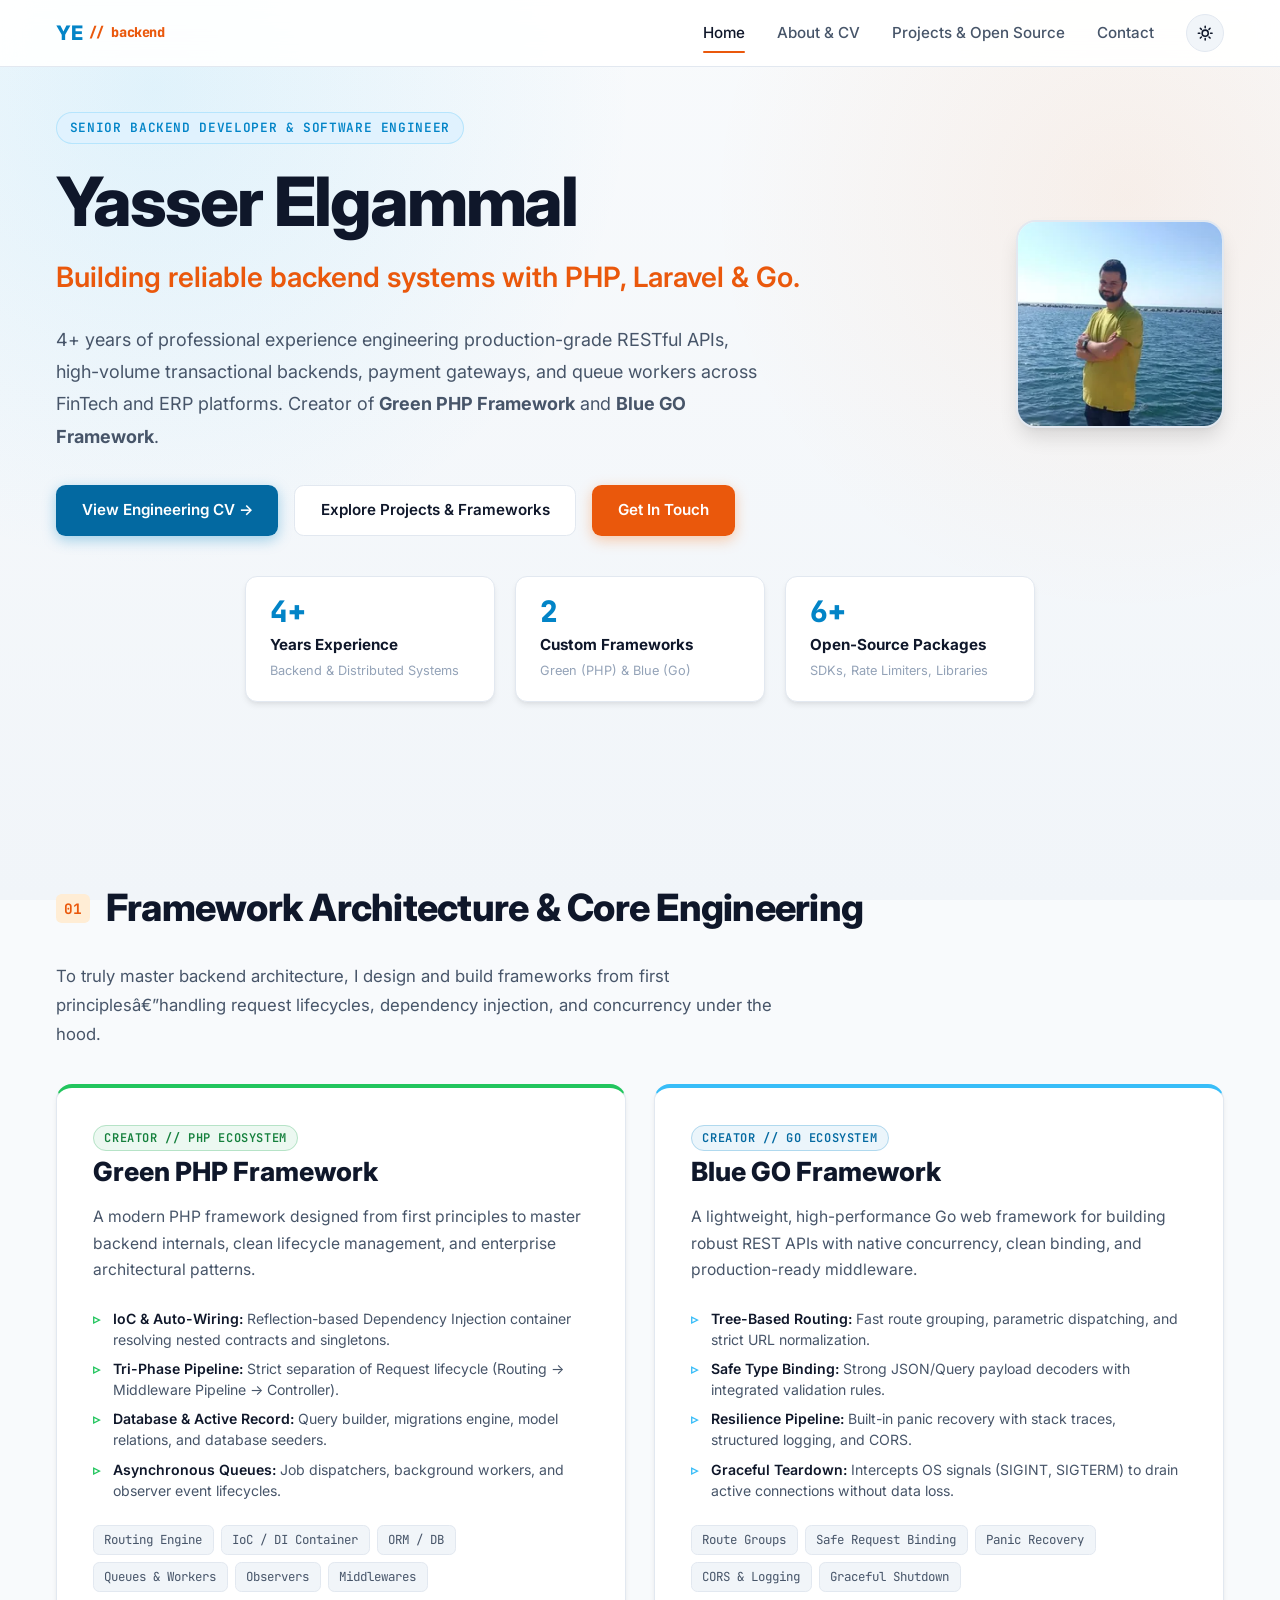
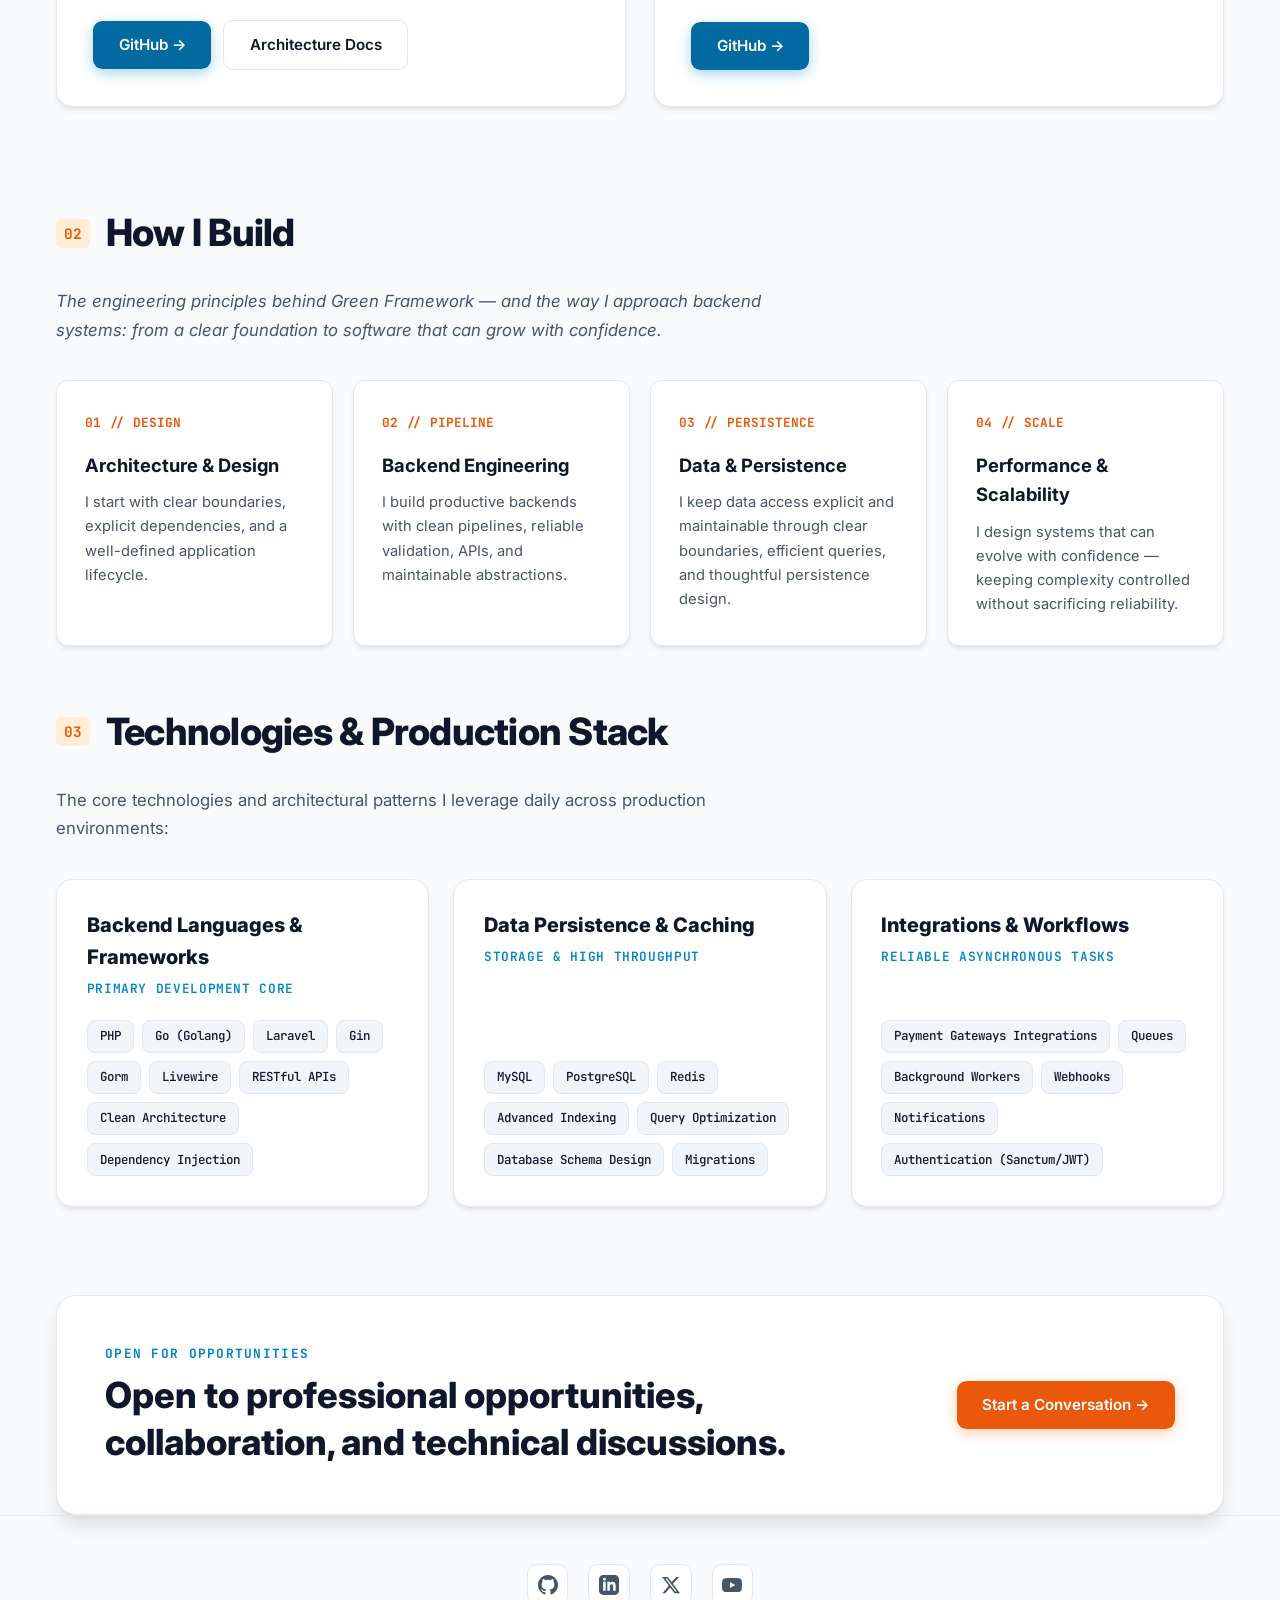
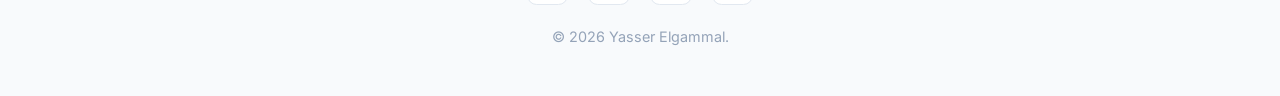
==== commit 5972b653: "feat: add portfolio stylesheet and update markup" ====
--- a/index.html
+++ b/index.html
@@ -28,113 +28,7 @@
     })();
   </script>
   <link rel="stylesheet" href="assets/styles.css" />
-  <style>
-    /* ── Full-page scroll snap (index.html only) ─────────────────────── */
-    @media (min-width: 768px) {
-      html { overflow: hidden; }
-
-      #main-content {
-        height: 100vh;
-        overflow-y: scroll;
-        scroll-snap-type: y proximity;
-        scroll-behavior: smooth;
-        scroll-padding-top: 4rem; /* clear fixed nav */
-      }
-
-      /* Every snap section */
-      #main-content > section {
-        scroll-snap-align: start;
-        min-height: 100vh;
-        display: flex;
-        flex-direction: column;
-        justify-content: center;
-      }
-
-      /* Hero: keep its own padding, just center */
-      #main-content > section.hero-container {
-        padding-top: 5rem;
-        padding-bottom: 3rem;
-      }
-
-      /* content-sections: balanced vertical padding */
-      #main-content > section.content-section {
-        padding-top: 4rem;
-        padding-bottom: 4rem;
-      }
-
-      /* CTA + footer: auto-height snap stop, centered */
-      #main-content > section.snap-cta-footer {
-        min-height: 100vh;
-        display: flex;
-        flex-direction: column;
-        justify-content: center;
-        align-items: center;
-        gap: 3rem;
-      }
-
-      /* Footer inside snap doesn't need its own margin */
-      #main-content > section.snap-cta-footer .site-footer {
-        margin-top: 0;
-        width: 100%;
-      }
-    }
-
-    /* Smooth scroll for anchor links on all sizes */
-    html { scroll-behavior: smooth; }
-
-    /* Hero banner layout (photo first on mobile/sm, right on desktop) */
-    .hero-banner-grid {
-      display: flex;
-      align-items: center;
-      justify-content: space-between;
-      flex-wrap: wrap;
-      gap: 3rem;
-    }
-
-    .hero-banner-text {
-      flex: 1 1 32rem;
-      order: 2;
-    }
-
-    .hero-banner-avatar {
-      flex: 0 0 100%;
-      display: flex;
-      justify-content: center;
-      order: 1;
-    }
-
-    .hero-avatar-frame {
-      width: 13rem;
-      height: 13rem;
-      border-radius: 1.25rem;
-      overflow: hidden;
-      border: 2px solid var(--color-border);
-      box-shadow: var(--shadow-surface-hover);
-      background: var(--color-surface);
-    }
-
-    /* Only on large desktop screens (>= 1024px) do text and photo sit side-by-side */
-    @media (min-width: 1024px) {
-      .hero-banner-text {
-        order: 1;
-      }
-      .hero-banner-avatar {
-        flex: 0 0 auto;
-        display: block;
-        order: 2;
-      }
-    }
-
-    @media (max-width: 640px) {
-      .hero-banner-grid {
-        gap: 1.75rem;
-      }
-      .hero-avatar-frame {
-        width: 10.5rem;
-        height: 10.5rem;
-      }
-    }
-  </style>
+  
   <script type="application/ld+json">
     {
       "@context": "https://schema.org",
@@ -246,7 +140,7 @@
         <h2 id="frameworks-heading" class="section-title">Framework Architecture &amp; Core Engineering</h2>
       </div>
       <p class="section-lead">
-        To truly master backend architecture, I design and build frameworks from first principles—handling request lifecycles, dependency injection, and concurrency under the hood.
+        To truly master backend architecture, I design and build frameworks from first principlesâ€”handling request lifecycles, dependency injection, and concurrency under the hood.
       </p>
 
       <div class="framework-duo-grid">
@@ -400,10 +294,10 @@
       </div>
     </section>
 
-    <!-- Call to Action + Footer (last snap stop) -->
-    <section class="snap-cta-footer">
-      <div class="max-w-6xl mx-auto px-6" style="width:100%;">
-        <div class="cta-card">
+    <!-- Call to Action Section -->
+    <section class="content-section">
+      <div class="max-w-6xl mx-auto px-6">
+        <div class="cta-card" style="margin: 2rem auto 0;">
           <div>
             <span>Open for Opportunities</span>
             <h2>Open to professional opportunities, collaboration, and technical discussions.</h2>
@@ -413,40 +307,43 @@
           </div>
         </div>
       </div>
-
-      <!-- Global Footer -->
-      <footer class="site-footer" style="margin-top:auto;">
-        <div class="footer-socials">
-          <a href="https://github.com/yasserelgammal" target="_blank" rel="noopener noreferrer" class="footer-social-link" aria-label="GitHub Profile">
-            <svg viewBox="0 0 24 24" aria-hidden="true">
-              <path d="M12 0c-6.626 0-12 5.373-12 12 0 5.302 3.438 9.8 8.207 11.387.599.111.793-.261.793-.577v-2.234c-3.338.726-4.033-1.416-4.033-1.416-.546-1.387-1.333-1.756-1.333-1.756-1.089-.745.083-.729.083-.729 1.205.084 1.839 1.237 1.839 1.237 1.07 1.834 2.807 1.304 3.492.997.107-.775.418-1.305.762-1.604-2.665-.305-5.467-1.334-5.467-5.931 0-1.311.469-2.381 1.236-3.221-.124-.303-.535-1.524.117-3.176 0 0 1.008-.322 3.301 1.23.957-.266 1.983-.399 3.003-.404 1.02.005 2.047.138 3.006.404 2.291-1.552 3.297-1.23 3.297-1.23.653 1.653.242 2.874.118 3.176.77.84 1.235 1.911 1.235 3.221 0 4.609-2.807 5.624-5.479 5.921.43.372.823 1.102.823 2.222v3.293c0 .319.192.694.801.576 4.765-1.589 8.199-6.086 8.199-11.386 0-6.627-5.373-12-12-12z"/>
-            </svg>
-          </a>
-          <a href="https://linkedin.com/in/elgammal" target="_blank" rel="noopener noreferrer" class="footer-social-link" aria-label="LinkedIn Profile">
-            <svg viewBox="0 0 24 24" aria-hidden="true">
-              <path d="M19 0h-14c-2.761 0-5 2.239-5 5v14c0 2.761 2.239 5 5 5h14c2.762 0 5-2.239 5-5v-14c0-2.761-2.238-5-5-5zm-11 19h-3v-11h3v11zm-1.5-12.268c-.966 0-1.75-.79-1.75-1.764s.784-1.764 1.75-1.764 1.75.79 1.75 1.764-.783 1.764-1.75 1.764zm13.5 12.268h-3v-5.604c0-3.368-4-3.113-4 0v5.604h-3v-11h3v1.765c1.396-2.586 7-2.777 7 2.476v6.759z"/>
-            </svg>
-          </a>
-          <a href="https://twitter.com/yasserelgammal" target="_blank" rel="noopener noreferrer" class="footer-social-link" aria-label="X / Twitter Profile">
-            <svg viewBox="0 0 24 24" aria-hidden="true">
-              <path d="M18.244 2.25h3.308l-7.227 8.26 8.502 11.24H16.17l-5.214-6.817L4.99 21.75H1.68l7.73-8.835L1.254 2.25H8.08l4.713 6.231zm-1.161 17.52h1.833L7.084 4.126H5.117z"/>
-            </svg>
-          </a>
-          <a href="https://youtube.com/@yasser.elgammal" target="_blank" rel="noopener noreferrer" class="footer-social-link" aria-label="YouTube Channel">
-            <svg viewBox="0 0 24 24" aria-hidden="true">
-              <path d="M23.498 6.186a3.016 3.016 0 0 0-2.122-2.136C19.505 3.545 12 3.545 12 3.545s-7.505 0-9.377.505A3.017 3.017 0 0 0 .502 6.186C0 8.07 0 12 0 12s0 3.93.502 5.814a3.016 3.016 0 0 0 2.122 2.136c1.871.505 9.376.505 9.376.505s7.505 0 9.377-.505a3.015 3.015 0 0 0 2.122-2.136C24 15.93 24 12 24 12s0-3.93-.502-5.814zM9.545 15.568V8.432L15.818 12l-6.273 3.568z"/>
-            </svg>
-          </a>
-        </div>
-        <p>&copy; <span id="year"></span> Yasser Elgammal.</p>
-      </footer>
-    </section>
+    </section>
+  </main>
+
+  <!-- Global Footer -->
+  <footer class="site-footer">
+    <div class="footer-socials">
+      <a href="https://github.com/yasserelgammal" target="_blank" rel="noopener noreferrer" class="footer-social-link" aria-label="GitHub Profile">
+        <svg viewBox="0 0 24 24" aria-hidden="true" width="20" height="20">
+          <path d="M12 0c-6.626 0-12 5.373-12 12 0 5.302 3.438 9.8 8.207 11.387.599.111.793-.261.793-.577v-2.234c-3.338.726-4.033-1.416-4.033-1.416-.546-1.387-1.333-1.756-1.333-1.756-1.089-.745.083-.729.083-.729 1.205.084 1.839 1.237 1.839 1.237 1.07 1.834 2.807 1.304 3.492.997.107-.775.418-1.305.762-1.604-2.665-.305-5.467-1.334-5.467-5.931 0-1.311.469-2.381 1.236-3.221-.124-.303-.535-1.524.117-3.176 0 0 1.008-.322 3.301 1.23.957-.266 1.983-.399 3.003-.404 1.02.005 2.047.138 3.006.404 2.291-1.552 3.297-1.23 3.297-1.23.653 1.653.242 2.874.118 3.176.77.84 1.235 1.911 1.235 3.221 0 4.609-2.807 5.624-5.479 5.921.43.372.823 1.102.823 2.222v3.293c0 .319.192.694.801.576 4.765-1.589 8.199-6.086 8.199-11.386 0-6.627-5.373-12-12-12z"/>
+        </svg>
+      </a>
+      <a href="https://linkedin.com/in/elgammal" target="_blank" rel="noopener noreferrer" class="footer-social-link" aria-label="LinkedIn Profile">
+        <svg viewBox="0 0 24 24" aria-hidden="true" width="20" height="20">
+          <path d="M19 0h-14c-2.761 0-5 2.239-5 5v14c0 2.761 2.239 5 5 5h14c2.762 0 5-2.239 5-5v-14c0-2.761-2.238-5-5-5zm-11 19h-3v-11h3v11zm-1.5-12.268c-.966 0-1.75-.79-1.75-1.764s.784-1.764 1.75-1.764 1.75.79 1.75 1.764-.783 1.764-1.75 1.764zm13.5 12.268h-3v-5.604c0-3.368-4-3.113-4 0v5.604h-3v-11h3v1.765c1.396-2.586 7-2.777 7 2.476v6.759z"/>
+        </svg>
+      </a>
+      <a href="https://twitter.com/yasserelgammal" target="_blank" rel="noopener noreferrer" class="footer-social-link" aria-label="X / Twitter Profile">
+        <svg viewBox="0 0 24 24" aria-hidden="true" width="20" height="20">
+          <path d="M18.244 2.25h3.308l-7.227 8.26 8.502 11.24H16.17l-5.214-6.817L4.99 21.75H1.68l7.73-8.835L1.254 2.25H8.08l4.713 6.231zm-1.161 17.52h1.833L7.084 4.126H5.117z"/>
+        </svg>
+      </a>
+      <a href="https://youtube.com/@yasser.elgammal" target="_blank" rel="noopener noreferrer" class="footer-social-link" aria-label="YouTube Channel">
+        <svg viewBox="0 0 24 24" aria-hidden="true" width="20" height="20">
+          <path d="M23.498 6.186a3.016 3.016 0 0 0-2.122-2.136C19.505 3.545 12 3.545 12 3.545s-7.505 0-9.377.505A3.017 3.017 0 0 0 .502 6.186C0 8.07 0 12 0 12s0 3.93.502 5.814a3.016 3.016 0 0 0 2.122 2.136c1.871.505 9.376.505 9.376.505s7.505 0 9.377-.505a3.015 3.015 0 0 0 2.122-2.136C24 15.93 24 12 24 12s0-3.93-.502-5.814zM9.545 15.568V8.432L15.818 12l-6.273 3.568z"/>
+        </svg>
+      </a>
+    </div>
+    <p>&copy; <span id="year"></span> Yasser Elgammal.</p>
+  </footer>
   </main>
 
   <script src="assets/js/theme.min.js" defer></script>
   <script>
     document.getElementById('year').textContent = new Date().getFullYear();
   </script>
+<script src="assets/js/page-transition.js" defer></script>
 </body>
 
 </html>
+
--- a/assets/styles.css
+++ b/assets/styles.css
@@ -63,6 +63,11 @@
     font-family: 'Inter', -apple-system, BlinkMacSystemFont, 'Segoe UI', Roboto, sans-serif;
 }
 
+html {
+    /* Offset anchor-link scroll by navbar height so content isn't hidden under it */
+    scroll-padding-top: 72px;
+}
+
 body {
     margin: 0;
     background-color: var(--color-background);
@@ -539,15 +544,27 @@
 }
 
 .badge-green {
-    background: rgba(34, 197, 94, 0.15);
-    color: #4ade80;
-    border: 1px solid rgba(34, 197, 94, 0.3);
+    background: rgba(34, 197, 94, 0.12);
+    color: #22c55e;
+    border: 1px solid rgba(34, 197, 94, 0.25);
 }
 
 .badge-blue {
-    background: rgba(56, 189, 248, 0.15);
+    background: rgba(56, 189, 248, 0.12);
     color: #38bdf8;
-    border: 1px solid rgba(56, 189, 248, 0.3);
+    border: 1px solid rgba(56, 189, 248, 0.25);
+}
+
+:root[data-theme="light"] .badge-green {
+    background: rgba(22, 163, 74, 0.08);
+    color: #15803d;
+    border: 1px solid rgba(22, 163, 74, 0.25);
+}
+
+:root[data-theme="light"] .badge-blue {
+    background: rgba(2, 132, 199, 0.08);
+    color: #0369a1;
+    border: 1px solid rgba(2, 132, 199, 0.25);
 }
 
 .framework-card h3 {
@@ -805,9 +822,11 @@
 }
 
 .footer-social-link svg {
-    width: 1.25rem;
-    height: 1.25rem;
+    width: 1.25rem !important;
+    height: 1.25rem !important;
     fill: currentColor;
+    display: block;
+    flex-shrink: 0;
 }
 
 /* Responsive Breakpoints */
@@ -888,4 +907,657 @@
         gap: 0.5rem;
         font-size: 0.78rem;
     }
-}+}
+/* From about.html */
+
+    /* CV Resume Profile Header */
+    .cv-profile-card {
+      background: var(--color-surface);
+      border: 1px solid var(--color-border);
+      border-radius: 1.25rem;
+      padding: 2.5rem;
+      box-shadow: var(--shadow-surface);
+      margin-top: 1rem;
+      margin-bottom: 2.5rem;
+    }
+
+    .cv-header-grid {
+      display: grid;
+      grid-template-columns: auto 1fr;
+      gap: 2.5rem;
+      align-items: flex-start;
+    }
+
+    .cv-photo-frame {
+      width: 10.5rem;
+      height: 10.5rem;
+      border-radius: 1rem;
+      overflow: hidden;
+      border: 2px solid var(--color-border);
+      background: var(--color-surface-muted);
+      box-shadow: var(--shadow-surface);
+    }
+
+    .cv-quick-info {
+      display: flex;
+      flex-wrap: wrap;
+      gap: 1.5rem;
+      font-size: 0.9rem;
+      color: var(--color-text-muted);
+      margin: 1.25rem 0;
+      padding: 0.85rem 1.25rem;
+      background: var(--color-surface-muted);
+      border-radius: 0.5rem;
+      border: 1px solid var(--color-border);
+    }
+
+    .cv-quick-info strong {
+      color: var(--color-text);
+    }
+
+    .cv-timeline-item {
+      position: relative;
+      padding-left: 2rem;
+      padding-bottom: 2.5rem;
+      border-left: 2px solid var(--color-border);
+    }
+
+    .cv-timeline-item:last-child {
+      border-left-color: transparent;
+      padding-bottom: 0;
+    }
+
+    .cv-timeline-dot {
+      position: absolute;
+      left: -0.42rem;
+      top: 0.25rem;
+      width: 0.8rem;
+      height: 0.8rem;
+      border-radius: 999px;
+      background: var(--color-accent);
+      box-shadow: 0 0 0 4px var(--color-accent-soft);
+    }
+
+    .cv-timeline-head {
+      display: flex;
+      justify-content: space-between;
+      align-items: baseline;
+      flex-wrap: wrap;
+      gap: 0.5rem;
+      margin-bottom: 0.25rem;
+    }
+
+    .cv-timeline-head h3 {
+      font-size: 1.25rem;
+      font-weight: 700;
+      color: var(--color-text);
+    }
+
+    .cv-timeline-date {
+      font-family: 'JetBrains Mono', monospace;
+      font-size: 0.82rem;
+      color: var(--color-primary);
+      font-weight: 600;
+    }
+
+    .cv-timeline-company {
+      font-size: 0.95rem;
+      font-weight: 600;
+      color: var(--color-accent);
+      margin-bottom: 0.75rem;
+    }
+
+    .cv-timeline-duties {
+      list-style: disc;
+      padding-left: 1.25rem;
+      color: var(--color-text-muted);
+      font-size: 0.95rem;
+      line-height: 1.7;
+    }
+
+    /* Nested sub-timeline for roles within the same company */
+    .cv-subtimeline {
+      margin-top: 1.25rem;
+      padding-left: 1.25rem;
+      border-left: 2px dashed var(--color-border);
+      display: flex;
+      flex-direction: column;
+      gap: 1.5rem;
+    }
+
+    .cv-subrole {
+      position: relative;
+    }
+
+    .cv-subrole::before {
+      content: '';
+      position: absolute;
+      left: calc(-1.25rem - 5px);
+      top: 0.35rem;
+      width: 8px;
+      height: 8px;
+      border-radius: 999px;
+      background: var(--color-primary);
+      border: 2px solid var(--color-surface);
+    }
+
+    .cv-subrole-head {
+      display: flex;
+      justify-content: space-between;
+      align-items: baseline;
+      flex-wrap: wrap;
+      gap: 0.5rem;
+      margin-bottom: 0.2rem;
+    }
+
+    .cv-subrole-title {
+      font-size: 1.05rem;
+      font-weight: 700;
+      color: var(--color-text);
+    }
+
+    .cv-subrole-date {
+      font-family: 'JetBrains Mono', monospace;
+      font-size: 0.8rem;
+      color: var(--color-primary);
+      font-weight: 600;
+    }
+
+    .cv-subrole-badge {
+      display: inline-block;
+      font-size: 0.75rem;
+      font-weight: 600;
+      color: var(--color-accent);
+      background: var(--color-accent-soft);
+      padding: 0.15rem 0.5rem;
+      border-radius: 999px;
+      margin-bottom: 0.5rem;
+    }
+
+    .tech-skills-matrix {
+      display: grid;
+      grid-template-columns: repeat(2, minmax(0, 1fr));
+      gap: 1.5rem;
+    }
+
+    .tech-skill-category {
+      background: var(--color-surface);
+      border: 1px solid var(--color-border);
+      border-radius: 0.75rem;
+      padding: 1.5rem;
+    }
+
+    .tech-skill-category h4 {
+      font-size: 1.05rem;
+      font-weight: 700;
+      color: var(--color-text);
+      margin-bottom: 0.75rem;
+      display: flex;
+      align-items: center;
+      gap: 0.5rem;
+    }
+
+    .tech-pill-group {
+      display: flex;
+      flex-wrap: wrap;
+      gap: 0.45rem;
+    }
+
+    .tech-pill-tag {
+      font-family: 'JetBrains Mono', monospace;
+      font-size: 0.78rem;
+      padding: 0.25rem 0.65rem;
+      border-radius: 0.4rem;
+      background: var(--color-surface-muted);
+      border: 1px solid var(--color-border);
+      color: var(--color-text);
+    }
+
+    @media (max-width: 860px) {
+      .cv-header-grid { grid-template-columns: 1fr; text-align: center; }
+      .cv-photo-frame { margin: 0 auto; }
+      .cv-quick-info { justify-content: center; text-align: left; }
+      .tech-skills-matrix { grid-template-columns: 1fr; }
+    }
+
+    /* Technical Writing Card */
+    .writing-card {
+      background: var(--color-surface);
+      border: 1px solid var(--color-border);
+      border-radius: 1rem;
+      padding: 2.25rem;
+      box-shadow: var(--shadow-surface);
+      display: flex;
+      justify-content: space-between;
+      align-items: center;
+      gap: 2.5rem;
+      transition: all 0.25s ease;
+      margin-top: 1.5rem;
+    }
+
+    .writing-card:hover {
+      border-color: var(--color-border-hover);
+      box-shadow: var(--shadow-surface-hover);
+      transform: translateY(-2px);
+    }
+
+    .writing-card-badge {
+      display: inline-flex;
+      align-items: center;
+      gap: 0.5rem;
+      font-family: 'JetBrains Mono', monospace;
+      font-size: 0.8rem;
+      font-weight: 600;
+      color: var(--color-accent);
+      background: var(--color-accent-soft);
+      padding: 0.3rem 0.75rem;
+      border-radius: 999px;
+      margin-bottom: 1rem;
+    }
+
+    .writing-card h3 {
+      font-size: 1.45rem;
+      font-weight: 800;
+      color: var(--color-text);
+      margin-bottom: 0.75rem;
+    }
+
+    .writing-card p {
+      color: var(--color-text-muted);
+      font-size: 1rem;
+      line-height: 1.7;
+      margin-bottom: 1.25rem;
+      max-width: 48rem;
+    }
+
+    .writing-topics {
+      display: flex;
+      flex-wrap: wrap;
+      gap: 0.45rem;
+    }
+
+    .writing-topic-pill {
+      font-size: 0.78rem;
+      padding: 0.25rem 0.65rem;
+      border-radius: 0.4rem;
+      background: var(--color-surface-muted);
+      color: var(--color-text-muted);
+      border: 1px solid var(--color-border);
+      font-family: 'JetBrains Mono', monospace;
+    }
+
+    @media (max-width: 860px) {
+      .writing-card {
+        flex-direction: column;
+        align-items: flex-start;
+        padding: 1.75rem;
+      }
+      .writing-card-action {
+        width: 100%;
+      }
+      .writing-card-action .btn-primary {
+        width: 100%;
+      }
+    }
+  
+
+/* From architecture.html */
+
+      .architecture-shell { width: min(100%, 960px); margin: 0 auto; }
+      .architecture-header { margin-bottom: 2rem; }
+      .architecture-header a { color: var(--color-primary-strong); font-weight: 600; }
+      .architecture-document { color: var(--color-text); line-height: 1.75; overflow-wrap: anywhere; }
+      .architecture-document > * + * { margin-top: 1rem; }
+      .architecture-document h1,
+      .architecture-document h2,
+      .architecture-document h3,
+      .architecture-document h4 { color: var(--color-text); font-weight: 700; line-height: 1.25; margin-top: 2rem; }
+      .architecture-document h1 { font-size: 2rem; }
+      .architecture-document h2 { font-size: 1.5rem; padding-bottom: 0.5rem; border-bottom: 1px solid var(--color-border); }
+      .architecture-document h3 { font-size: 1.25rem; }
+      .architecture-document :is(h1, h2, h3, h4, h5, h6) { scroll-margin-top: 6.5rem; }
+      .architecture-document ul,
+      .architecture-document ol { padding-left: 1.5rem; }
+      .architecture-document ul { list-style: disc; }
+      .architecture-document ol { list-style: decimal; }
+      .architecture-document ul ul { list-style: circle; }
+      .architecture-document ul ul ul { list-style: square; }
+      .architecture-document li + li { margin-top: 0.35rem; }
+      .architecture-document a { color: var(--color-primary-strong); text-decoration: underline; text-underline-offset: 0.2em; }
+      .architecture-document strong { color: var(--color-text); font-weight: 700; }
+      .architecture-document blockquote { padding: 0.75rem 1rem; border-left: 4px solid var(--color-primary-strong); background: var(--color-surface-muted); color: var(--color-text-muted); }
+      .architecture-document blockquote > :first-child { margin-top: 0; }
+      .architecture-document blockquote > :last-child { margin-bottom: 0; }
+      .architecture-document hr { margin: 2rem 0; border: 0; border-top: 1px solid var(--color-border); }
+      .architecture-document img { display: block; max-width: 100%; height: auto; }
+      .architecture-document code { padding: 0.15rem 0.35rem; border-radius: 4px; background: var(--color-surface-muted); font-size: 0.9em; }
+      .architecture-document pre { max-width: 100%; padding: 1rem; overflow-x: auto; border: 1px solid var(--color-border); border-radius: 6px; background: #0f172a; color: #e2e8f0; }
+      .architecture-document pre code { padding: 0; background: transparent; color: inherit; }
+      .architecture-document table { display: block; width: 100%; overflow-x: auto; border-collapse: collapse; }
+      .architecture-document th,
+      .architecture-document td { padding: 0.65rem 0.8rem; border: 1px solid var(--color-border); text-align: left; white-space: nowrap; }
+      .architecture-document th { background: var(--color-surface-muted); font-weight: 600; }
+      .mermaid-scroll { width: 100%; overflow-x: auto; overflow-y: hidden; padding: 1rem 0; }
+      .mermaid-scroll .mermaid { width: 100%; text-align: center; }
+      .mermaid-scroll svg { display: block; max-width: none !important; height: auto; margin: 0 auto; }
+      .architecture-status { padding: 2rem; border: 1px solid var(--color-border); border-radius: 6px; background: var(--color-surface); color: var(--color-text-muted); text-align: center; }
+      .architecture-status.error { border-color: #dc2626; color: #b91c1c; }
+      :root[data-theme="dark"] .architecture-status.error { color: #fca5a5; }
+    
+
+/* From index.html */
+
+    /* Smooth scroll for anchor links on all sizes */
+    html { scroll-behavior: smooth; }
+
+    /* Hero banner layout (photo first on mobile/sm, right on desktop) */
+    .hero-banner-grid {
+      display: flex;
+      align-items: center;
+      justify-content: space-between;
+      flex-wrap: wrap;
+      gap: 3rem;
+    }
+
+    .hero-banner-text {
+      flex: 1 1 32rem;
+      order: 2;
+    }
+
+    .hero-banner-avatar {
+      flex: 0 0 100%;
+      display: flex;
+      justify-content: center;
+      order: 1;
+    }
+
+    .hero-avatar-frame {
+      width: 13rem;
+      height: 13rem;
+      border-radius: 1.25rem;
+      overflow: hidden;
+      border: 2px solid var(--color-border);
+      box-shadow: var(--shadow-surface-hover);
+      background: var(--color-surface);
+    }
+
+    /* Only on large desktop screens (>= 1024px) do text and photo sit side-by-side */
+    @media (min-width: 1024px) {
+      .hero-banner-text {
+        order: 1;
+      }
+      .hero-banner-avatar {
+        flex: 0 0 auto;
+        display: block;
+        order: 2;
+      }
+    }
+
+    @media (max-width: 640px) {
+      .hero-banner-grid {
+        gap: 1.75rem;
+      }
+      .hero-avatar-frame {
+        width: 10.5rem;
+        height: 10.5rem;
+      }
+    }
+  
+
+/* From projects.html */
+
+    .content-section {
+      padding-top: 3.5rem;
+      padding-bottom: 0;
+    }
+
+    .project-card-grid {
+      display: grid;
+      grid-template-columns: repeat(2, minmax(0, 1fr));
+      gap: 1.75rem;
+      margin-bottom: 0;
+    }
+
+    .cta-card {
+      margin-top: 4rem;
+    }
+
+    .project-item {
+      background: var(--color-surface);
+      border: 1px solid var(--color-border);
+      border-radius: 1rem;
+      padding: 2rem;
+      box-shadow: var(--shadow-surface);
+      display: flex;
+      flex-direction: column;
+      justify-content: space-between;
+      transition: transform 0.2s ease, border-color 0.2s ease, box-shadow 0.2s ease;
+    }
+
+    .project-item:hover {
+      transform: translateY(-3px);
+      border-color: var(--color-border-hover);
+      box-shadow: var(--shadow-surface-hover);
+    }
+
+    .project-item.featured-go {
+      border-left: 4px solid var(--color-primary);
+    }
+
+    .project-item.featured-php {
+      border-left: 4px solid #22c55e;
+    }
+
+    .project-item.featured-prod {
+      border-left: 4px solid var(--color-accent);
+    }
+
+    .project-header {
+      display: flex;
+      justify-content: space-between;
+      align-items: flex-start;
+      gap: 1rem;
+      margin-bottom: 0.75rem;
+    }
+
+    .project-header h3 {
+      font-size: 1.45rem;
+      font-weight: 800;
+      color: var(--color-text);
+    }
+
+    .project-tag {
+      font-family: 'JetBrains Mono', monospace;
+      font-size: 0.75rem;
+      font-weight: 600;
+      padding: 0.25rem 0.65rem;
+      border-radius: 999px;
+      background: var(--color-surface-muted);
+      border: 1px solid var(--color-border);
+      color: var(--color-primary);
+      white-space: nowrap;
+    }
+
+    .project-item p {
+      color: var(--color-text-muted);
+      font-size: 0.95rem;
+      line-height: 1.7;
+      margin-bottom: 1.5rem;
+    }
+
+    .project-pills {
+      display: flex;
+      flex-wrap: wrap;
+      gap: 0.4rem;
+      margin-bottom: 1.5rem;
+    }
+
+    .project-pill {
+      font-size: 0.75rem;
+      padding: 0.2rem 0.55rem;
+      border-radius: 0.35rem;
+      background: var(--color-surface-muted);
+      color: var(--color-text-subtle);
+      border: 1px solid var(--color-border);
+    }
+
+    .project-actions {
+      display: flex;
+      gap: 0.75rem;
+      align-items: center;
+      margin-top: auto;
+    }
+
+    @media (max-width: 860px) {
+      .project-card-grid { grid-template-columns: 1fr; }
+    }
+  
+
+/* From contact.html */
+
+    .contact-grid {
+      display: grid;
+      grid-template-columns: 1fr 1fr;
+      gap: 2.5rem;
+      margin-top: 2rem;
+    }
+
+    .contact-card {
+      background: var(--color-surface);
+      border: 1px solid var(--color-border);
+      border-radius: 1rem;
+      padding: 2.25rem;
+      box-shadow: var(--shadow-surface);
+    }
+
+    .contact-direct-item {
+      display: flex;
+      align-items: center;
+      gap: 1.25rem;
+      padding: 1.25rem;
+      border-radius: 0.75rem;
+      background: var(--color-surface-muted);
+      border: 1px solid var(--color-border);
+      margin-bottom: 1rem;
+      transition: all 0.2s ease;
+    }
+
+    .contact-direct-item:hover {
+      border-color: var(--color-border-hover);
+      transform: translateY(-2px);
+    }
+
+    .contact-direct-item .icon-box {
+      width: 2.85rem;
+      height: 2.85rem;
+      border-radius: 0.6rem;
+      display: grid;
+      place-items: center;
+      background: var(--color-surface);
+      border: 1px solid var(--color-border);
+      color: var(--color-primary);
+      flex: 0 0 auto;
+    }
+
+    .contact-direct-item .icon-box svg {
+      width: 1.35rem;
+      height: 1.35rem;
+      fill: currentColor;
+    }
+
+    .contact-direct-item .detail-label {
+      font-size: 0.75rem;
+      color: var(--color-text-subtle);
+      text-transform: uppercase;
+      letter-spacing: 0.05em;
+      font-weight: 600;
+      margin-bottom: 0.2rem;
+    }
+
+    .contact-direct-item .detail-val {
+      font-size: 1rem;
+      color: var(--color-text);
+      font-weight: 600;
+      word-break: break-word;
+    }
+
+    .form-group {
+      margin-bottom: 1.25rem;
+    }
+
+    .form-label {
+      display: block;
+      font-size: 0.85rem;
+      font-weight: 600;
+      color: var(--color-text);
+      margin-bottom: 0.5rem;
+    }
+
+    .form-control {
+      width: 100%;
+      padding: 0.85rem 1rem;
+      border-radius: 0.5rem;
+      border: 1px solid var(--color-border);
+      background: var(--color-surface-muted);
+      color: var(--color-text);
+      font-size: 0.95rem;
+      box-sizing: border-box;
+      transition: border-color 0.2s ease;
+    }
+
+    .form-control:focus {
+      outline: none;
+      border-color: var(--color-primary);
+    }
+
+    .form-status {
+      display: none;
+      padding: 0.85rem 1rem;
+      border-radius: 0.5rem;
+      font-size: 0.9rem;
+      margin-top: 1rem;
+      text-align: center;
+      font-weight: 500;
+    }
+
+    .form-status.success {
+      display: block;
+      background: rgba(34, 197, 94, 0.15);
+      color: #22c55e;
+      border: 1px solid rgba(34, 197, 94, 0.3);
+    }
+
+    .form-status.error {
+      display: block;
+      background: rgba(239, 68, 68, 0.15);
+      color: #ef4444;
+      border: 1px solid rgba(239, 68, 68, 0.3);
+    }
+
+    .form-status.loading {
+      display: block;
+      background: var(--color-surface-muted);
+      color: var(--color-primary);
+      border: 1px solid var(--color-border);
+    }
+
+    @media (max-width: 860px) {
+      .contact-grid { grid-template-columns: 1fr; }
+    }
+  
+/* Page transition */
+body { opacity: 0; transition: opacity 0.3s ease; }
+body.loaded { opacity: 1; }
+
+/* Responsive section title for small screens */
+@media (max-width: 640px) {
+  .section-title {
+    font-size: 1.5rem; /* smaller heading on mobile */
+    margin-bottom: 1rem;
+  }
+  .section-title::after {
+    width: 30px;
+    height: 2px;
+  }
+}
+
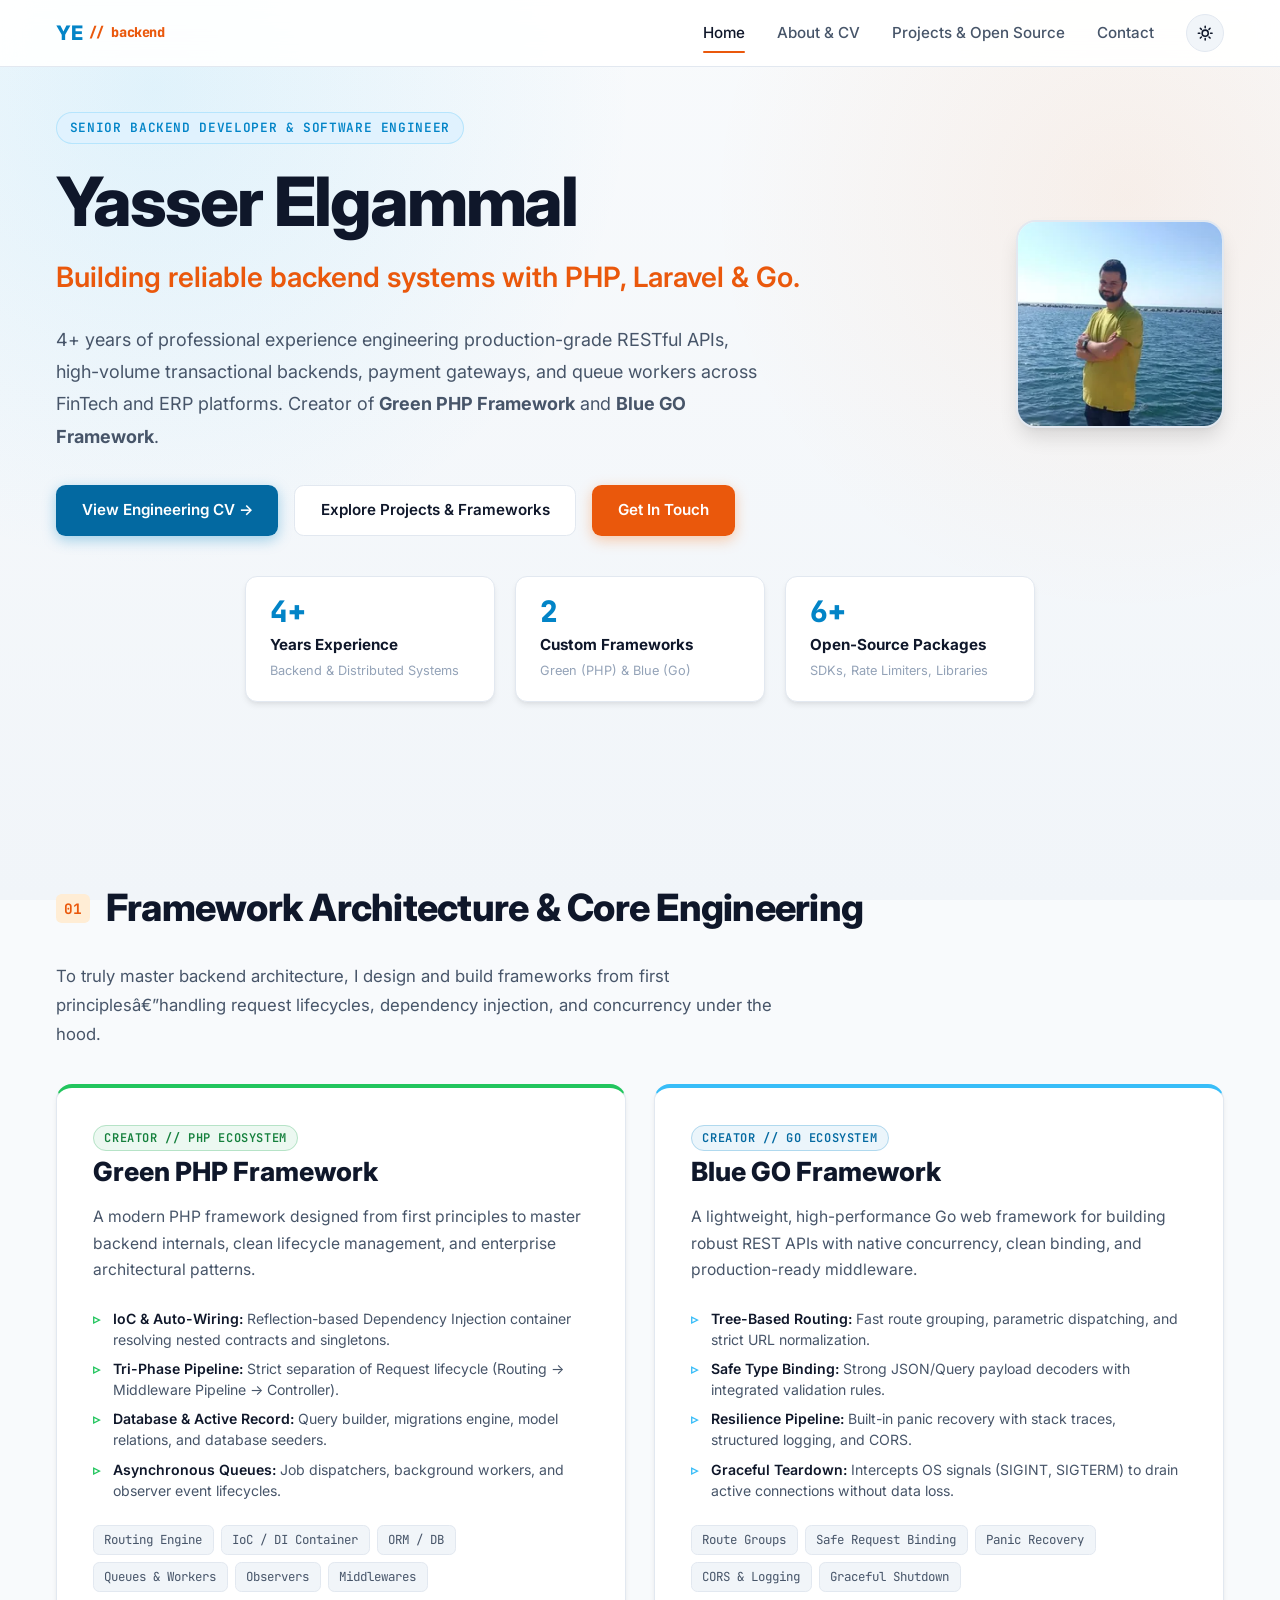
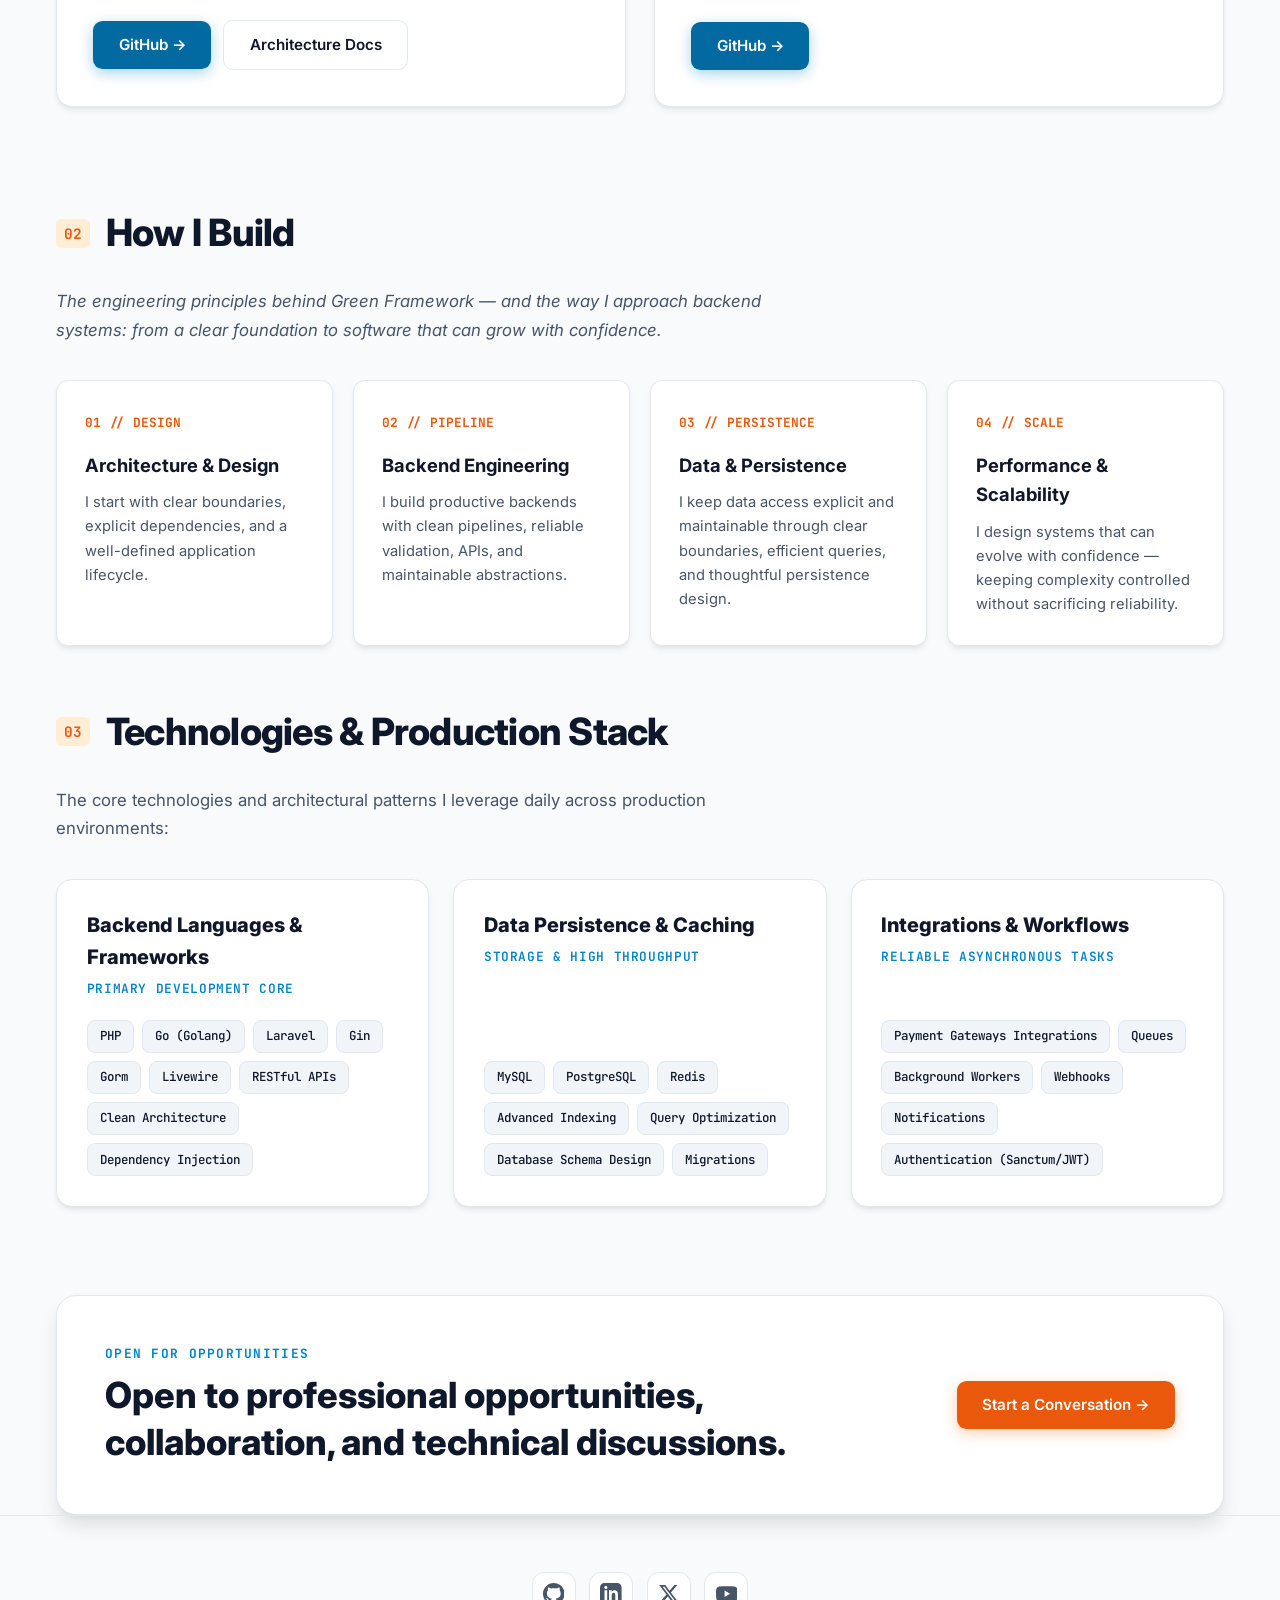
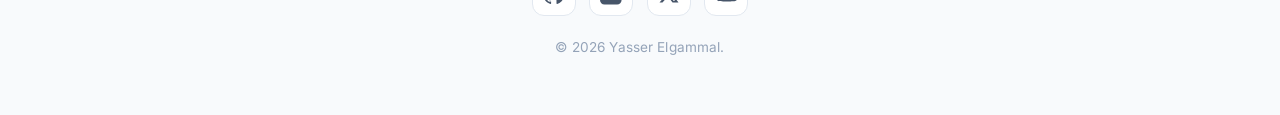
==== commit 06a0dd55: "feat: add global stylesheet and update footer social links across pages" ====
--- a/index.html
+++ b/index.html
@@ -336,7 +336,6 @@
     </div>
     <p>&copy; <span id="year"></span> Yasser Elgammal.</p>
   </footer>
-  </main>
 
   <script src="assets/js/theme.min.js" defer></script>
   <script>
--- a/assets/styles.css
+++ b/assets/styles.css
@@ -787,7 +787,7 @@
 
 /* Footer */
 .site-footer {
-    padding: 3rem 1.5rem;
+    padding: 3.5rem 1.5rem;
     text-align: center;
     color: var(--color-text-subtle);
     border-top: 1px solid var(--color-border);
@@ -797,36 +797,59 @@
 .footer-socials {
     display: flex;
     justify-content: center;
-    gap: 1.25rem;
-    margin-bottom: 1.25rem;
+    align-items: center;
+    gap: 0.85rem;
+    margin-bottom: 1.35rem;
 }
 
 .footer-social-link {
-    width: 2.6rem;
-    height: 2.6rem;
+    width: 2.75rem;
+    height: 2.75rem;
     display: inline-flex;
     align-items: center;
     justify-content: center;
-    border-radius: 0.6rem;
+    border-radius: 0.75rem;
     background: var(--color-surface);
     border: 1px solid var(--color-border);
     color: var(--color-text-muted);
-    transition: all 0.2s ease;
+    transition: all 0.22s cubic-bezier(0.4, 0, 0.2, 1);
+    position: relative;
 }
 
 .footer-social-link:hover {
     color: var(--color-primary);
     border-color: var(--color-border-hover);
-    transform: translateY(-2px);
+    transform: translateY(-3px);
     background: var(--color-surface-muted);
+    box-shadow: 0 6px 16px -2px rgba(2, 132, 199, 0.18);
+}
+
+.footer-social-link:active {
+    transform: translateY(-1px) scale(0.96);
+}
+
+.footer-social-link:focus-visible {
+    outline: 2px solid var(--color-primary);
+    outline-offset: 3px;
 }
 
 .footer-social-link svg {
-    width: 1.25rem !important;
-    height: 1.25rem !important;
+    width: 1.35rem !important;
+    height: 1.35rem !important;
     fill: currentColor;
     display: block;
     flex-shrink: 0;
+    transition: transform 0.22s ease;
+}
+
+.footer-social-link:hover svg {
+    transform: scale(1.08);
+}
+
+.site-footer p {
+    font-size: 0.85rem;
+    color: var(--color-text-subtle);
+    letter-spacing: 0.01em;
 }
 
 /* Responsive Breakpoints */
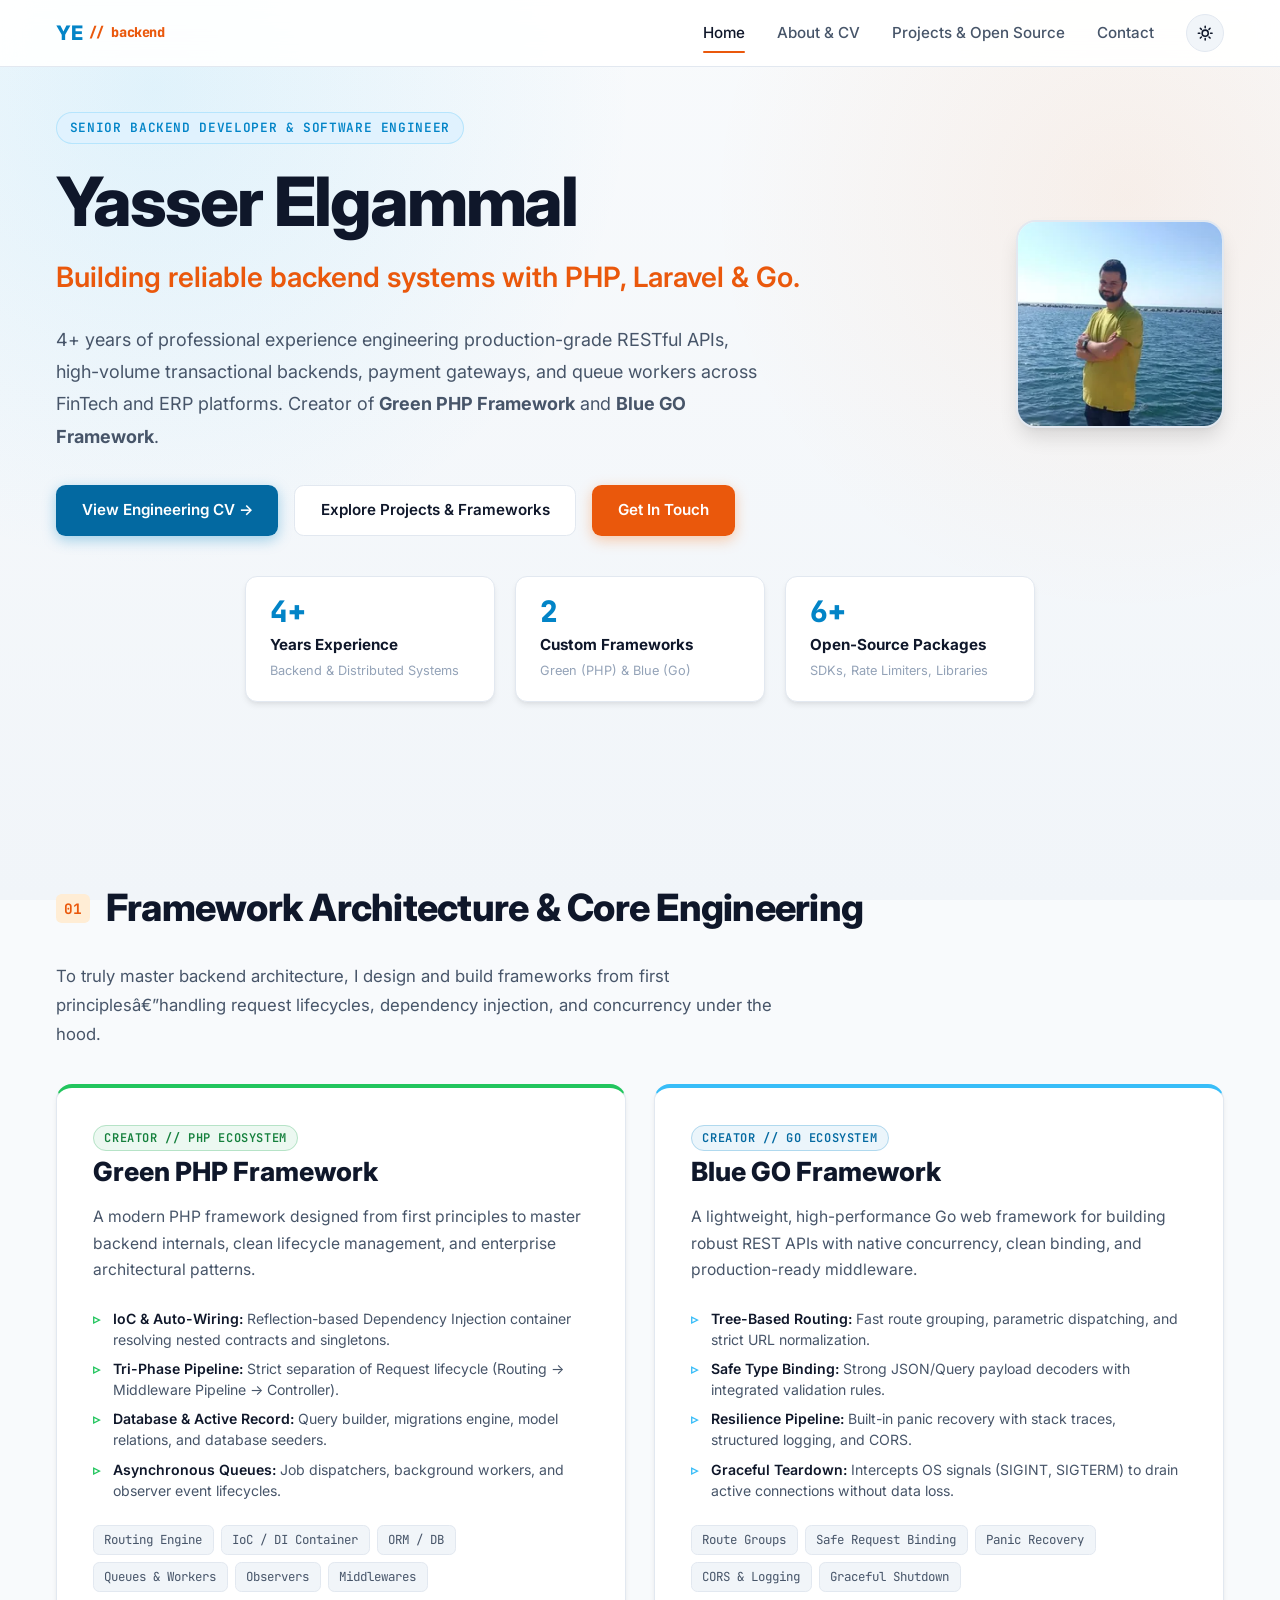
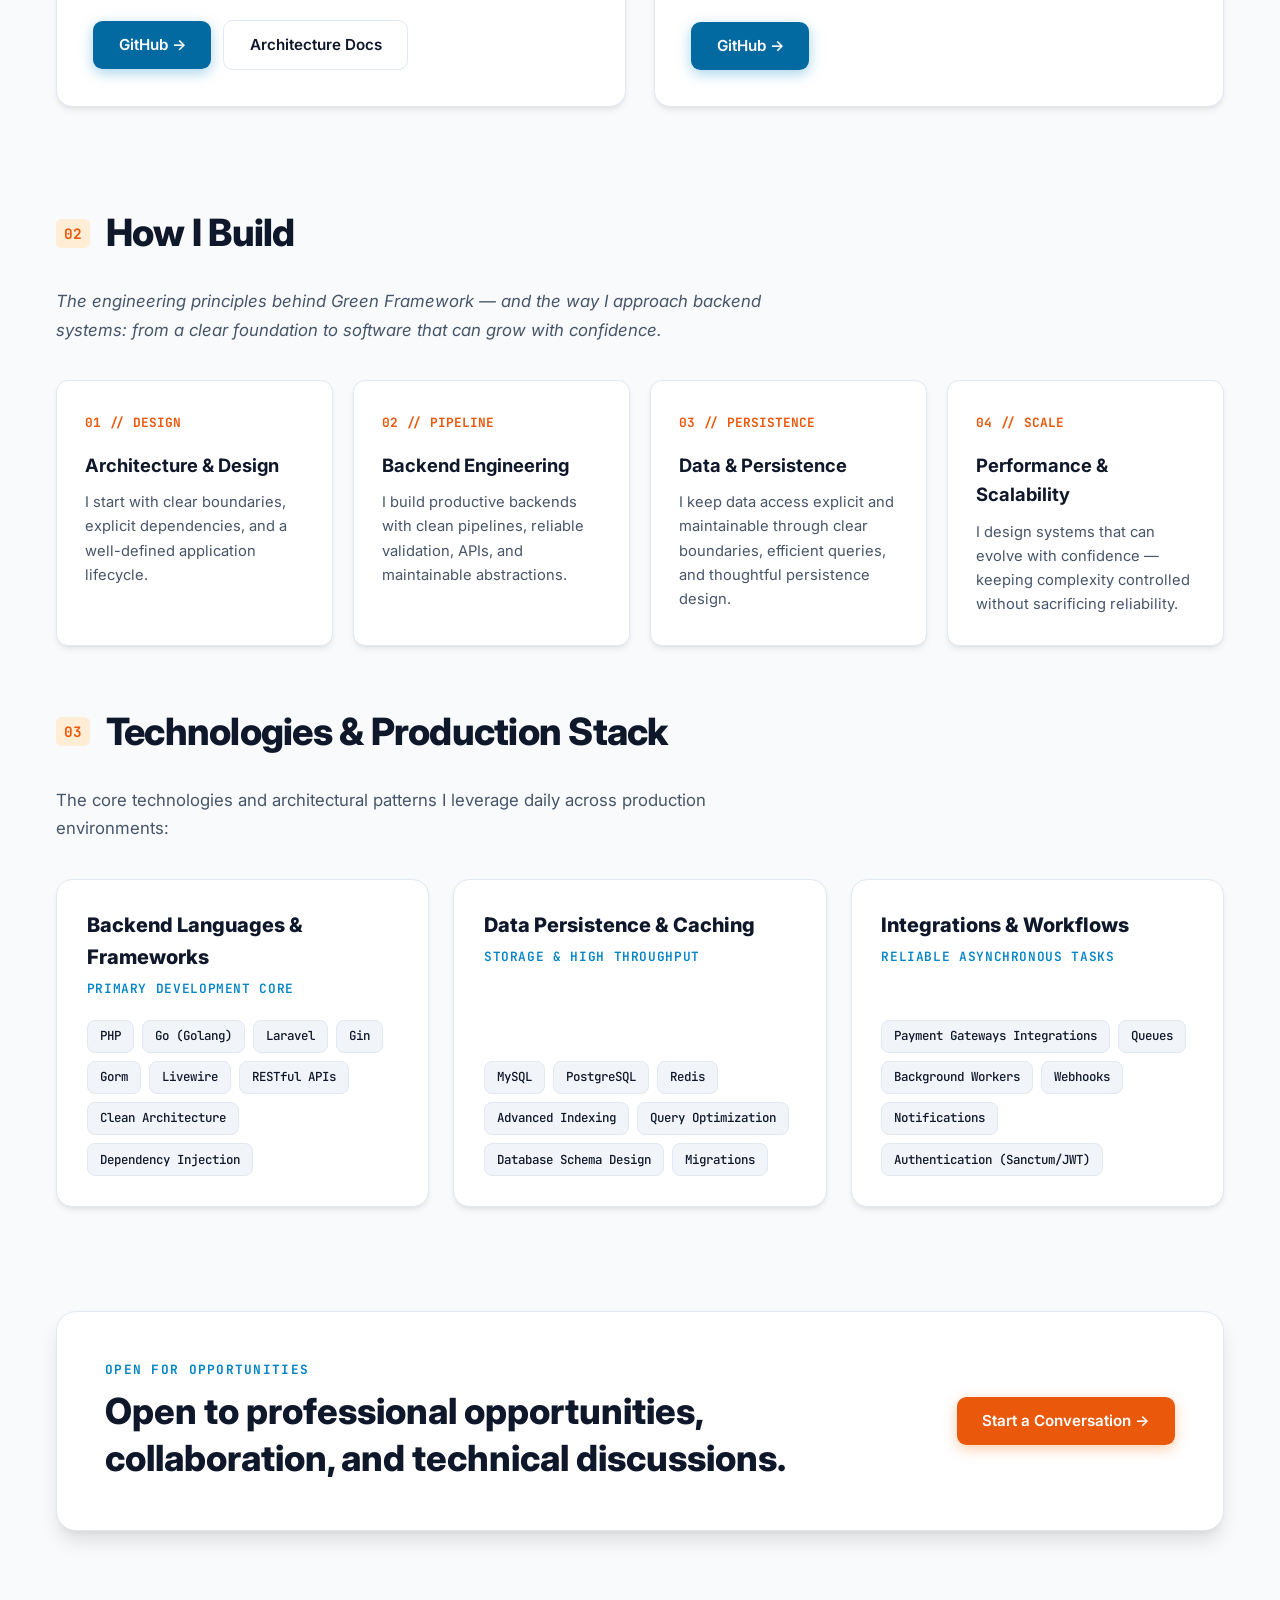
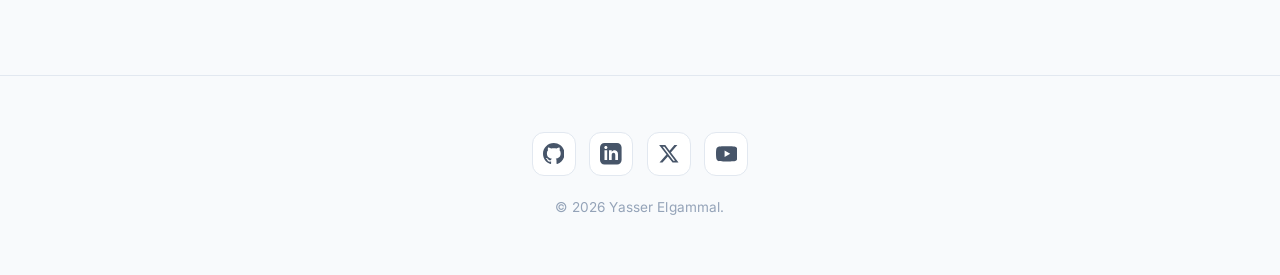
==== commit 3bc9f3bd: "style: update CTA section spacing and footer icon size and titles" ====
--- a/index.html
+++ b/index.html
@@ -295,9 +295,9 @@
     </section>
 
     <!-- Call to Action Section -->
-    <section class="content-section">
+    <section class="content-section" style="padding-bottom: 6rem;">
       <div class="max-w-6xl mx-auto px-6">
-        <div class="cta-card" style="margin: 2rem auto 0;">
+        <div class="cta-card" style="margin: 3rem auto;">
           <div>
             <span>Open for Opportunities</span>
             <h2>Open to professional opportunities, collaboration, and technical discussions.</h2>
@@ -313,23 +313,23 @@
   <!-- Global Footer -->
   <footer class="site-footer">
     <div class="footer-socials">
-      <a href="https://github.com/yasserelgammal" target="_blank" rel="noopener noreferrer" class="footer-social-link" aria-label="GitHub Profile">
-        <svg viewBox="0 0 24 24" aria-hidden="true" width="20" height="20">
+      <a href="https://github.com/yasserelgammal" target="_blank" rel="noopener noreferrer" class="footer-social-link" aria-label="GitHub Profile" title="GitHub">
+        <svg viewBox="0 0 24 24" aria-hidden="true" width="22" height="22">
           <path d="M12 0c-6.626 0-12 5.373-12 12 0 5.302 3.438 9.8 8.207 11.387.599.111.793-.261.793-.577v-2.234c-3.338.726-4.033-1.416-4.033-1.416-.546-1.387-1.333-1.756-1.333-1.756-1.089-.745.083-.729.083-.729 1.205.084 1.839 1.237 1.839 1.237 1.07 1.834 2.807 1.304 3.492.997.107-.775.418-1.305.762-1.604-2.665-.305-5.467-1.334-5.467-5.931 0-1.311.469-2.381 1.236-3.221-.124-.303-.535-1.524.117-3.176 0 0 1.008-.322 3.301 1.23.957-.266 1.983-.399 3.003-.404 1.02.005 2.047.138 3.006.404 2.291-1.552 3.297-1.23 3.297-1.23.653 1.653.242 2.874.118 3.176.77.84 1.235 1.911 1.235 3.221 0 4.609-2.807 5.624-5.479 5.921.43.372.823 1.102.823 2.222v3.293c0 .319.192.694.801.576 4.765-1.589 8.199-6.086 8.199-11.386 0-6.627-5.373-12-12-12z"/>
         </svg>
       </a>
-      <a href="https://linkedin.com/in/elgammal" target="_blank" rel="noopener noreferrer" class="footer-social-link" aria-label="LinkedIn Profile">
-        <svg viewBox="0 0 24 24" aria-hidden="true" width="20" height="20">
+      <a href="https://linkedin.com/in/elgammal" target="_blank" rel="noopener noreferrer" class="footer-social-link" aria-label="LinkedIn Profile" title="LinkedIn">
+        <svg viewBox="0 0 24 24" aria-hidden="true" width="22" height="22">
           <path d="M19 0h-14c-2.761 0-5 2.239-5 5v14c0 2.761 2.239 5 5 5h14c2.762 0 5-2.239 5-5v-14c0-2.761-2.238-5-5-5zm-11 19h-3v-11h3v11zm-1.5-12.268c-.966 0-1.75-.79-1.75-1.764s.784-1.764 1.75-1.764 1.75.79 1.75 1.764-.783 1.764-1.75 1.764zm13.5 12.268h-3v-5.604c0-3.368-4-3.113-4 0v5.604h-3v-11h3v1.765c1.396-2.586 7-2.777 7 2.476v6.759z"/>
         </svg>
       </a>
-      <a href="https://twitter.com/yasserelgammal" target="_blank" rel="noopener noreferrer" class="footer-social-link" aria-label="X / Twitter Profile">
-        <svg viewBox="0 0 24 24" aria-hidden="true" width="20" height="20">
+      <a href="https://twitter.com/yasserelgammal" target="_blank" rel="noopener noreferrer" class="footer-social-link" aria-label="X / Twitter Profile" title="X (Twitter)">
+        <svg viewBox="0 0 24 24" aria-hidden="true" width="22" height="22">
           <path d="M18.244 2.25h3.308l-7.227 8.26 8.502 11.24H16.17l-5.214-6.817L4.99 21.75H1.68l7.73-8.835L1.254 2.25H8.08l4.713 6.231zm-1.161 17.52h1.833L7.084 4.126H5.117z"/>
         </svg>
       </a>
-      <a href="https://youtube.com/@yasser.elgammal" target="_blank" rel="noopener noreferrer" class="footer-social-link" aria-label="YouTube Channel">
-        <svg viewBox="0 0 24 24" aria-hidden="true" width="20" height="20">
+      <a href="https://youtube.com/@yasser.elgammal" target="_blank" rel="noopener noreferrer" class="footer-social-link" aria-label="YouTube Channel" title="YouTube">
+        <svg viewBox="0 0 24 24" aria-hidden="true" width="22" height="22">
           <path d="M23.498 6.186a3.016 3.016 0 0 0-2.122-2.136C19.505 3.545 12 3.545 12 3.545s-7.505 0-9.377.505A3.017 3.017 0 0 0 .502 6.186C0 8.07 0 12 0 12s0 3.93.502 5.814a3.016 3.016 0 0 0 2.122 2.136c1.871.505 9.376.505 9.376.505s7.505 0 9.377-.505a3.015 3.015 0 0 0 2.122-2.136C24 15.93 24 12 24 12s0-3.93-.502-5.814zM9.545 15.568V8.432L15.818 12l-6.273 3.568z"/>
         </svg>
       </a>
